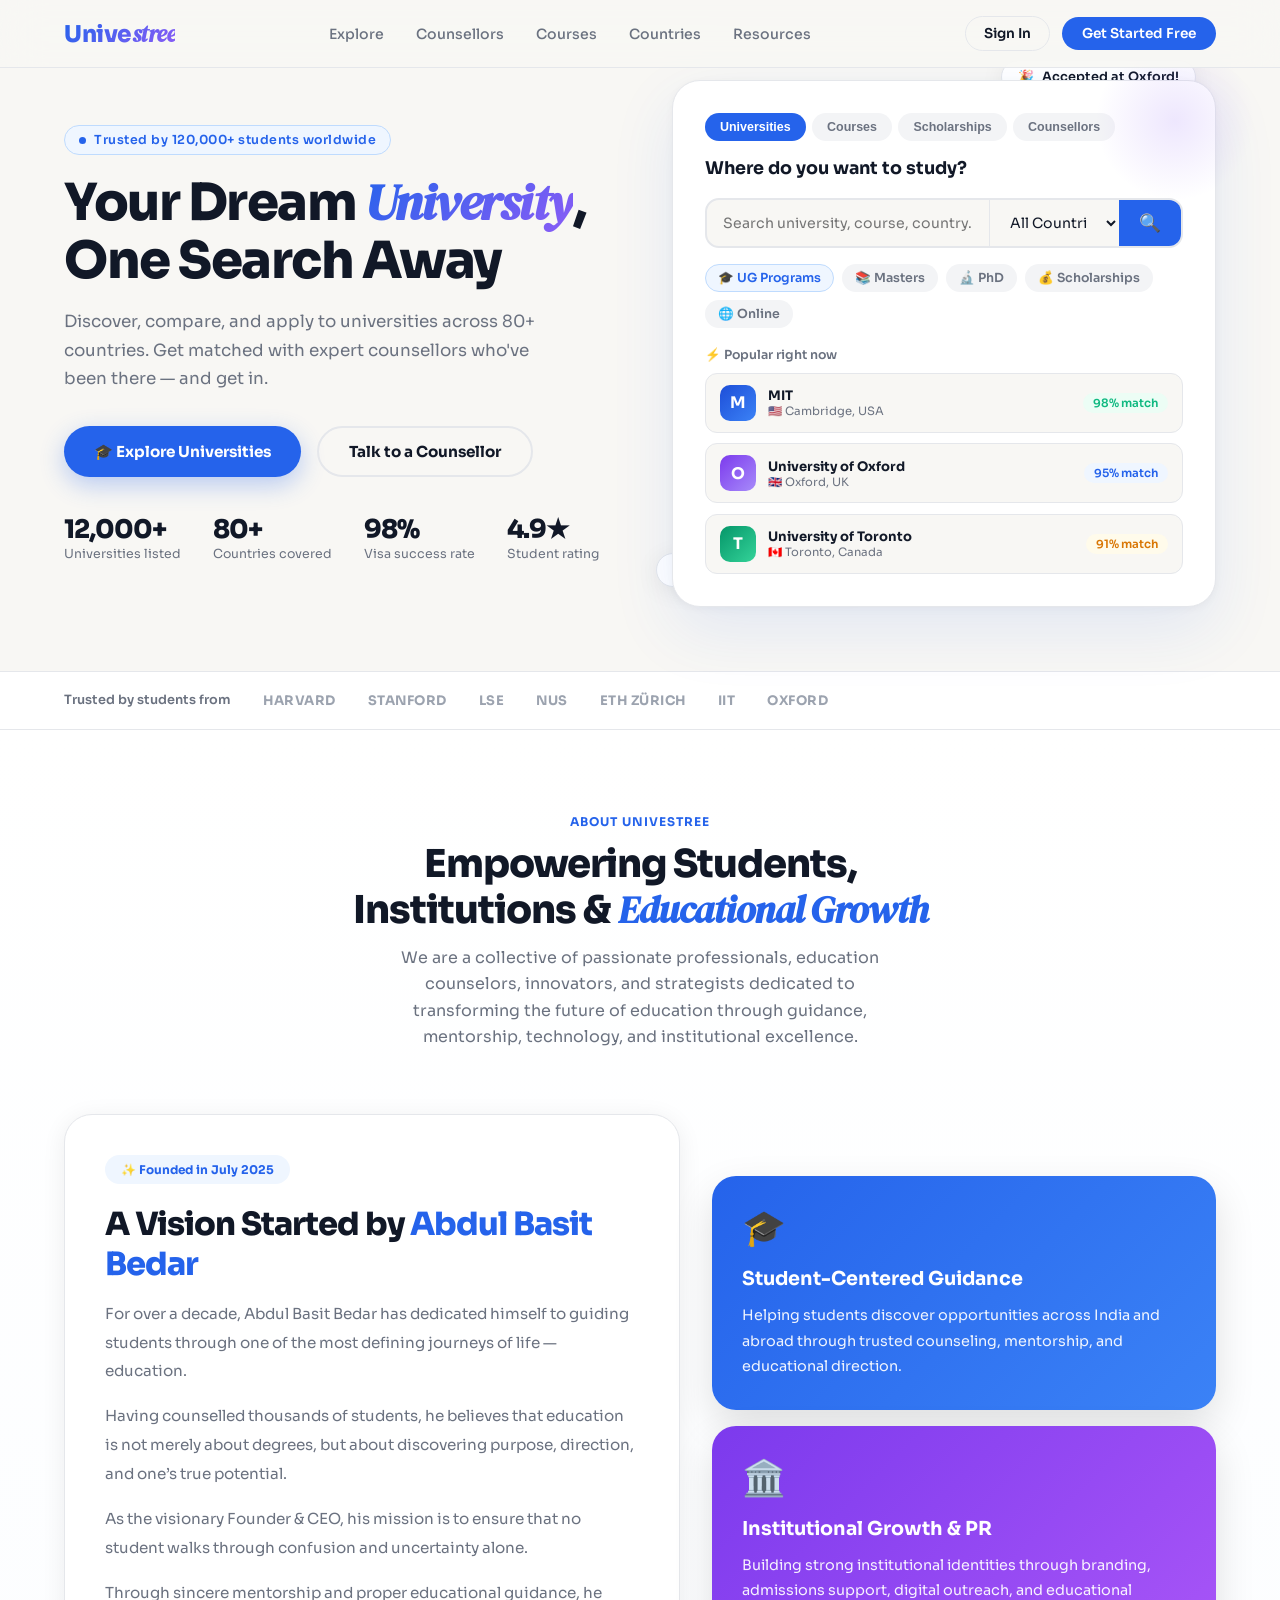
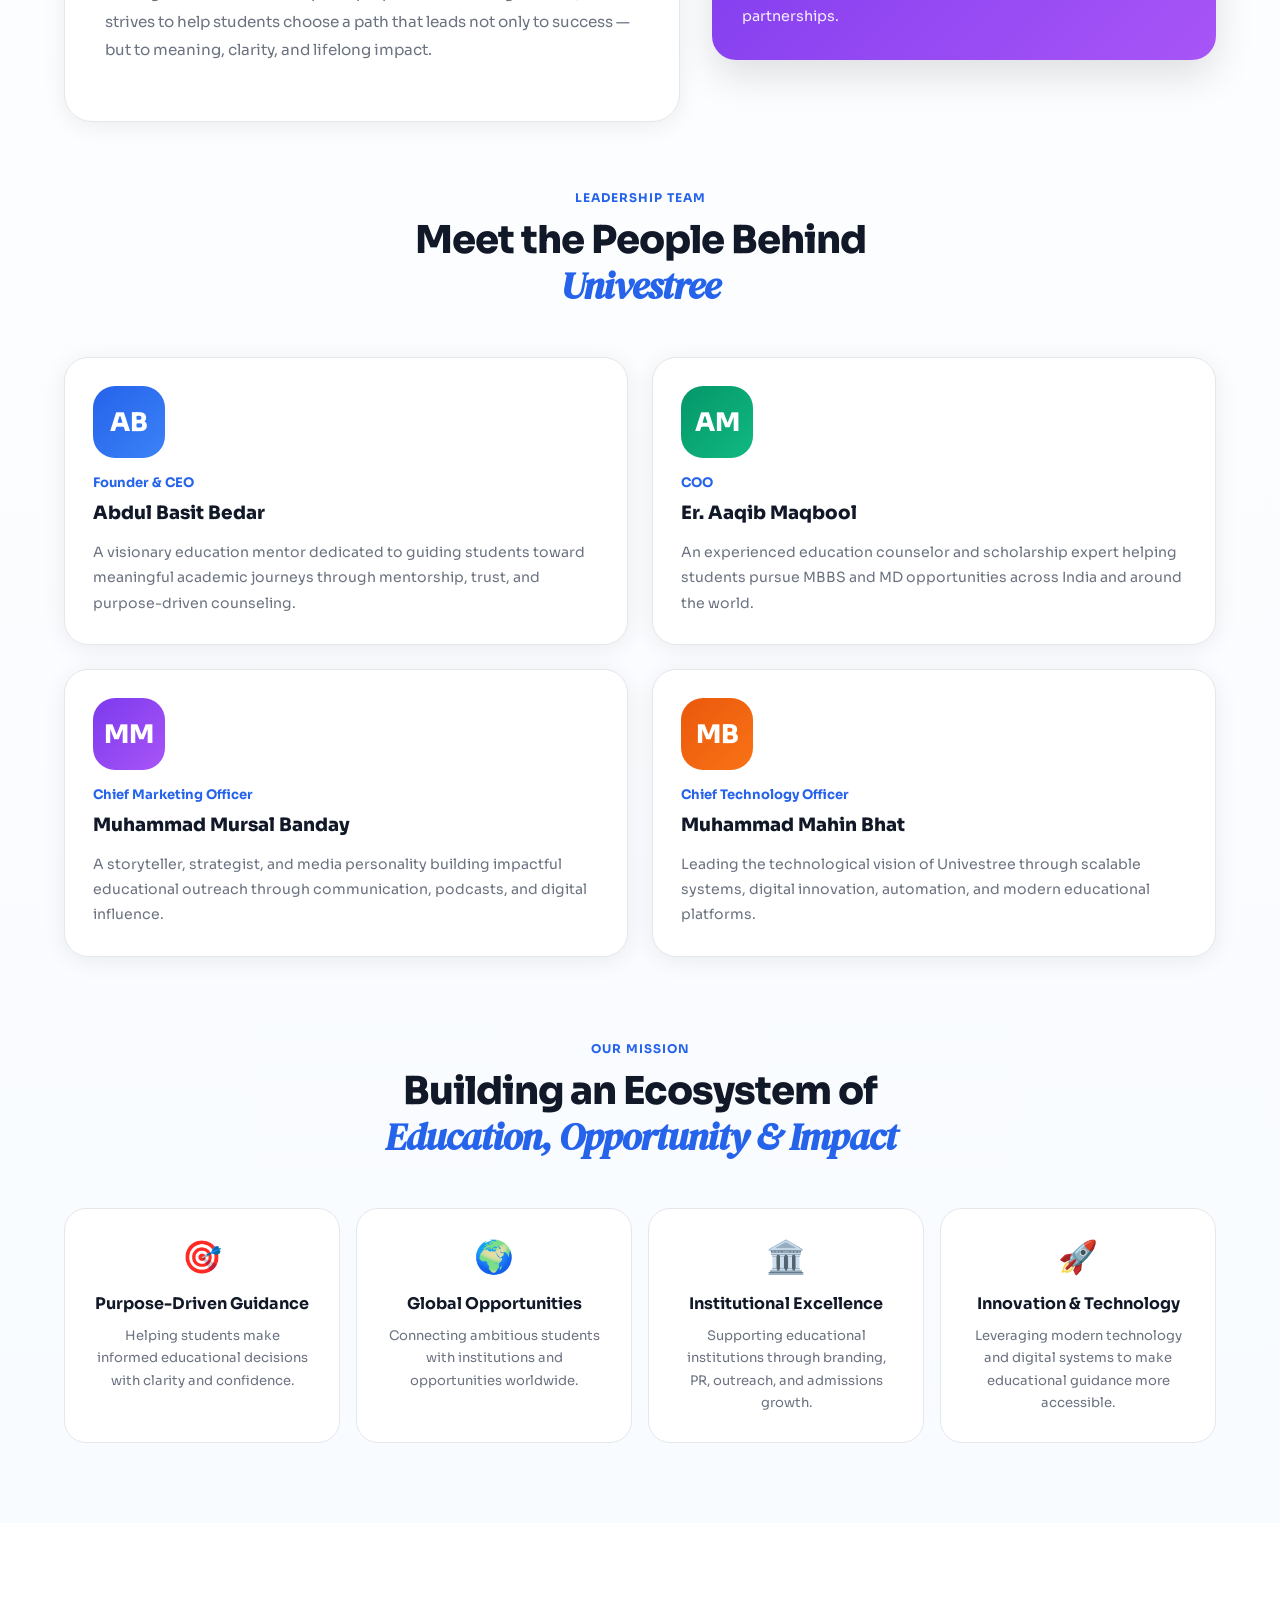
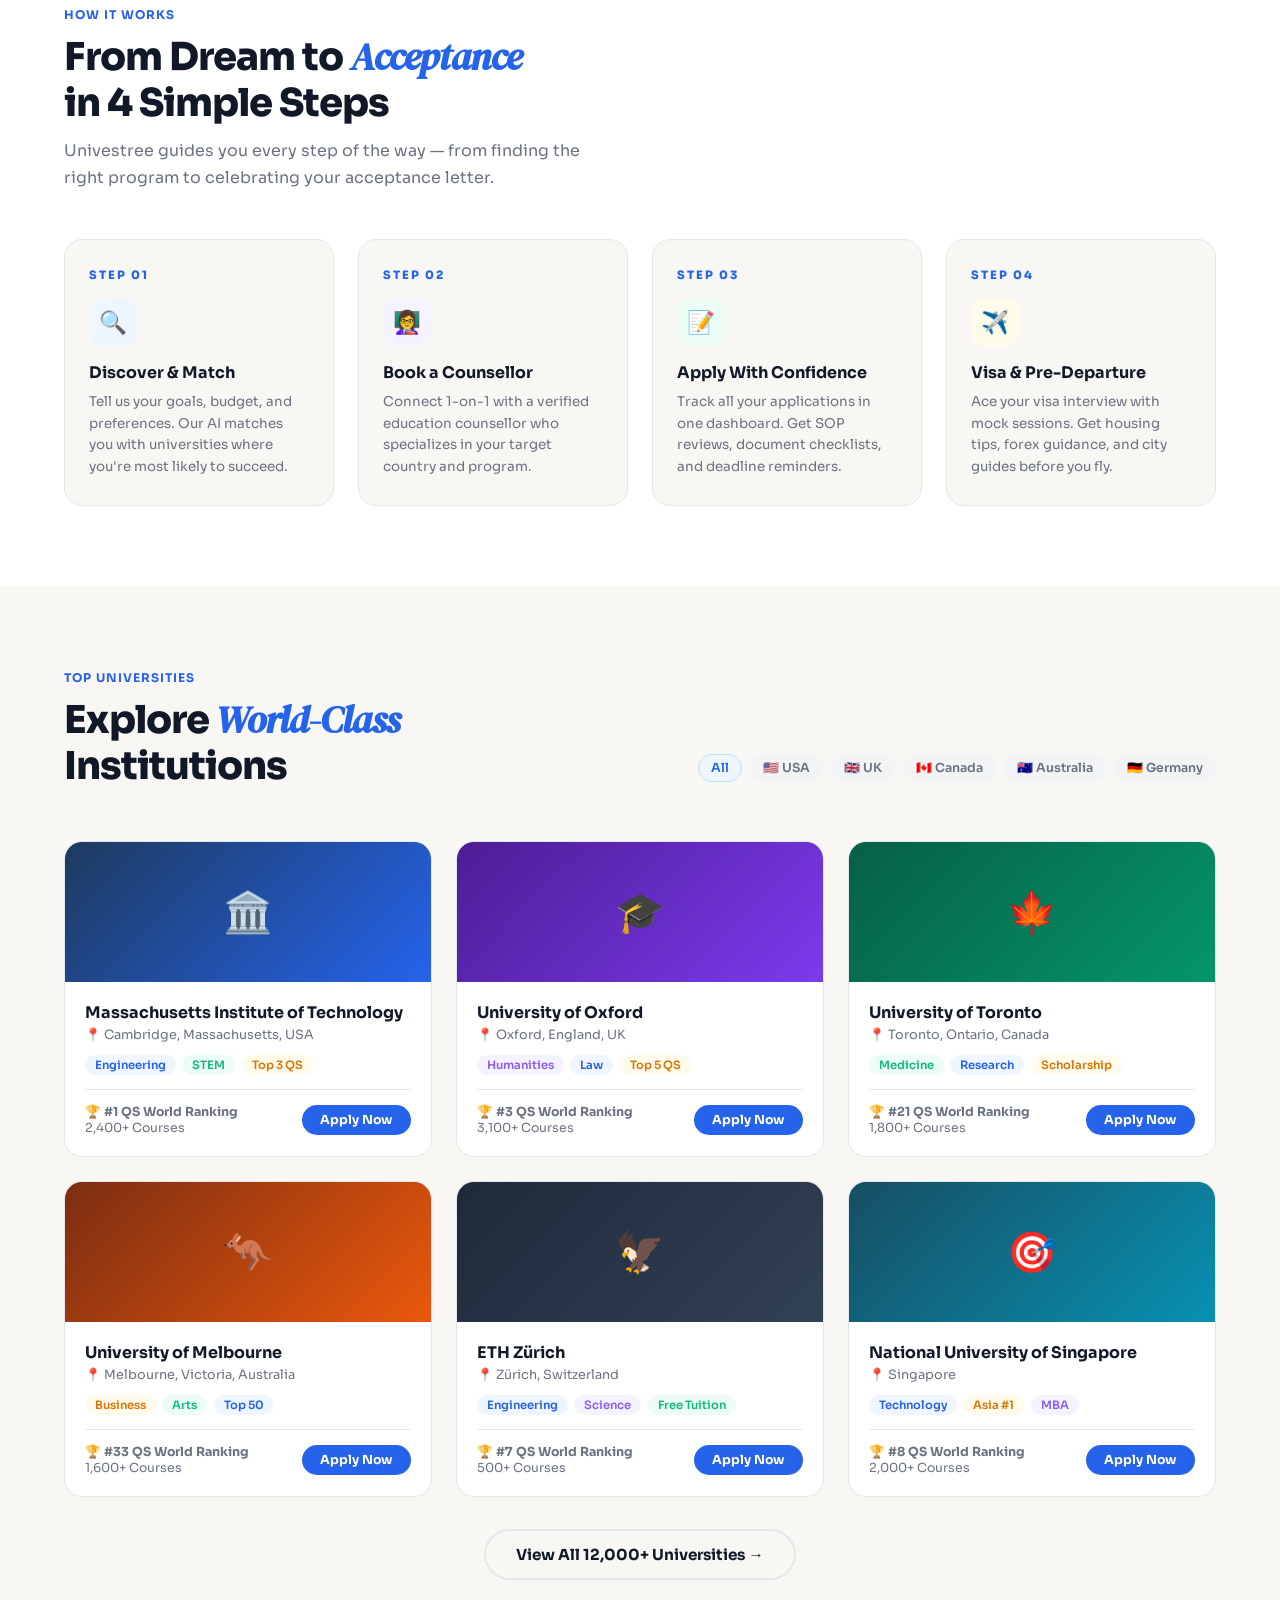
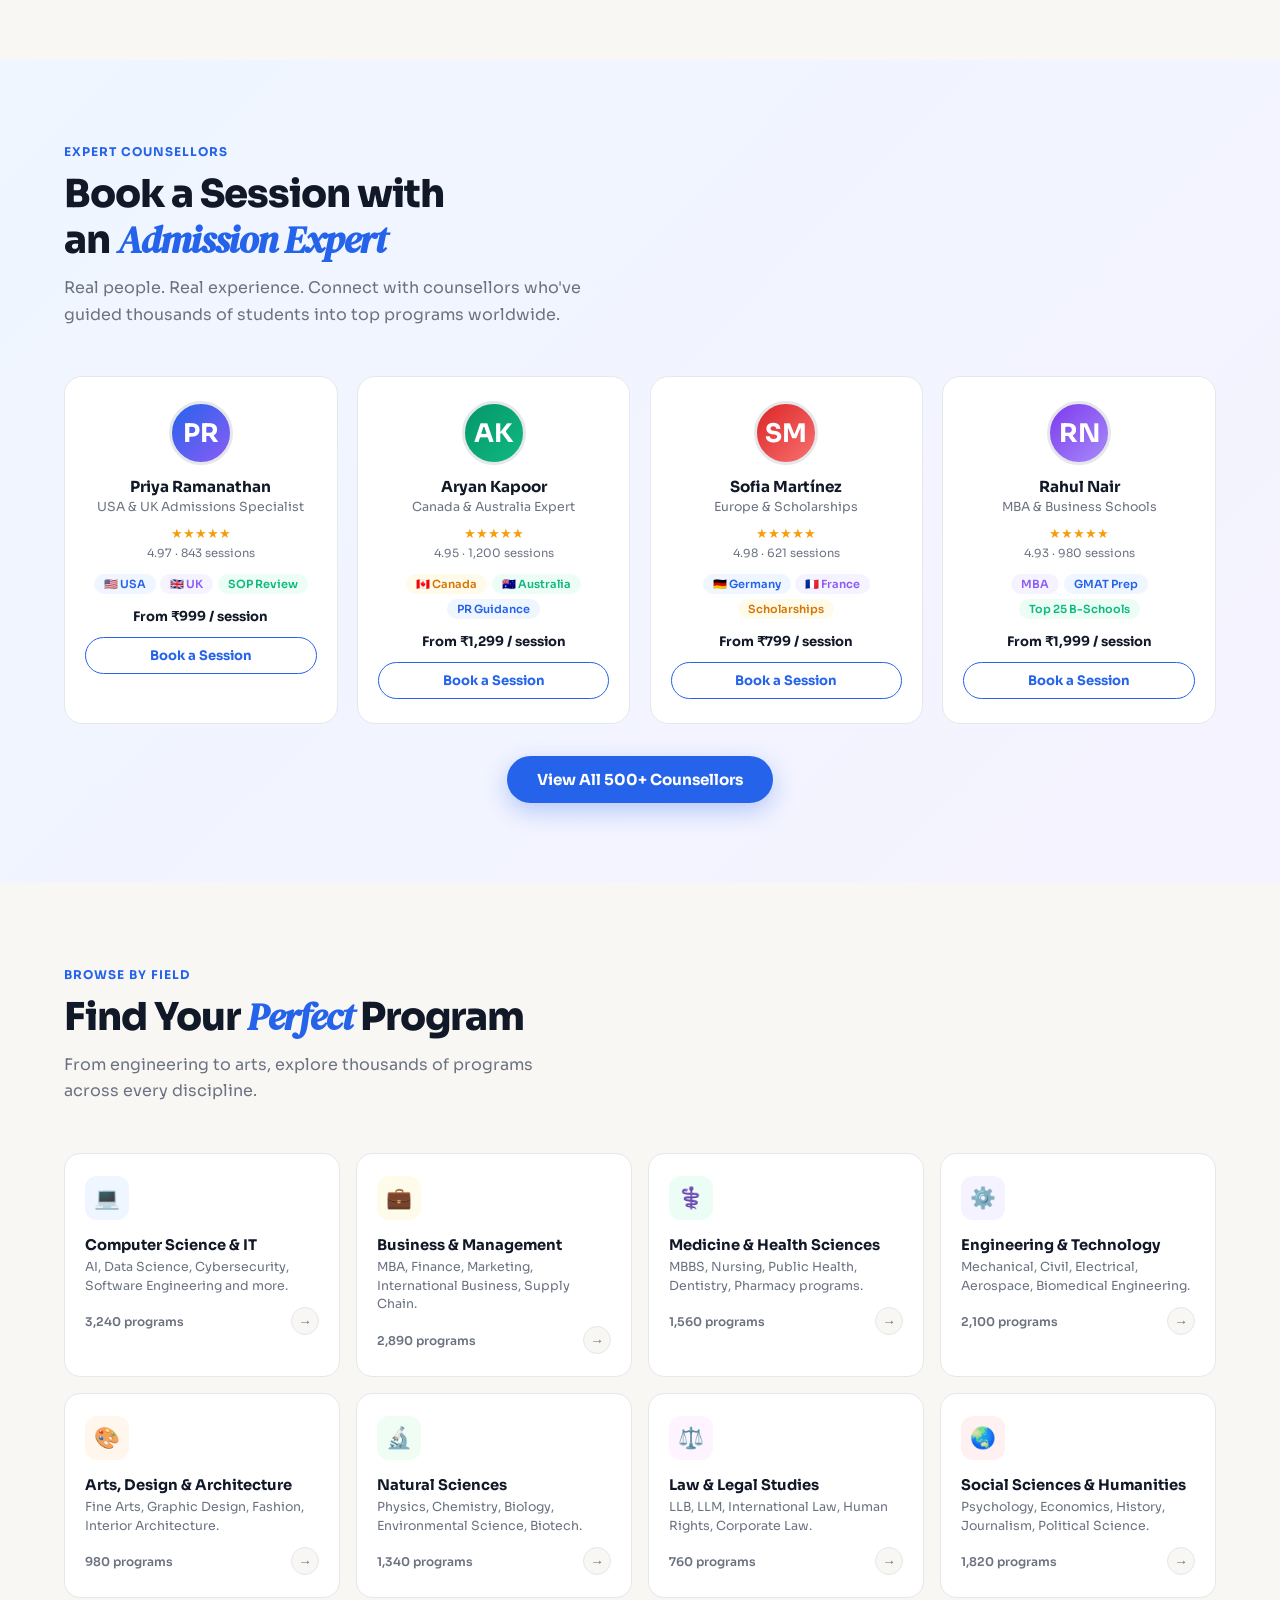
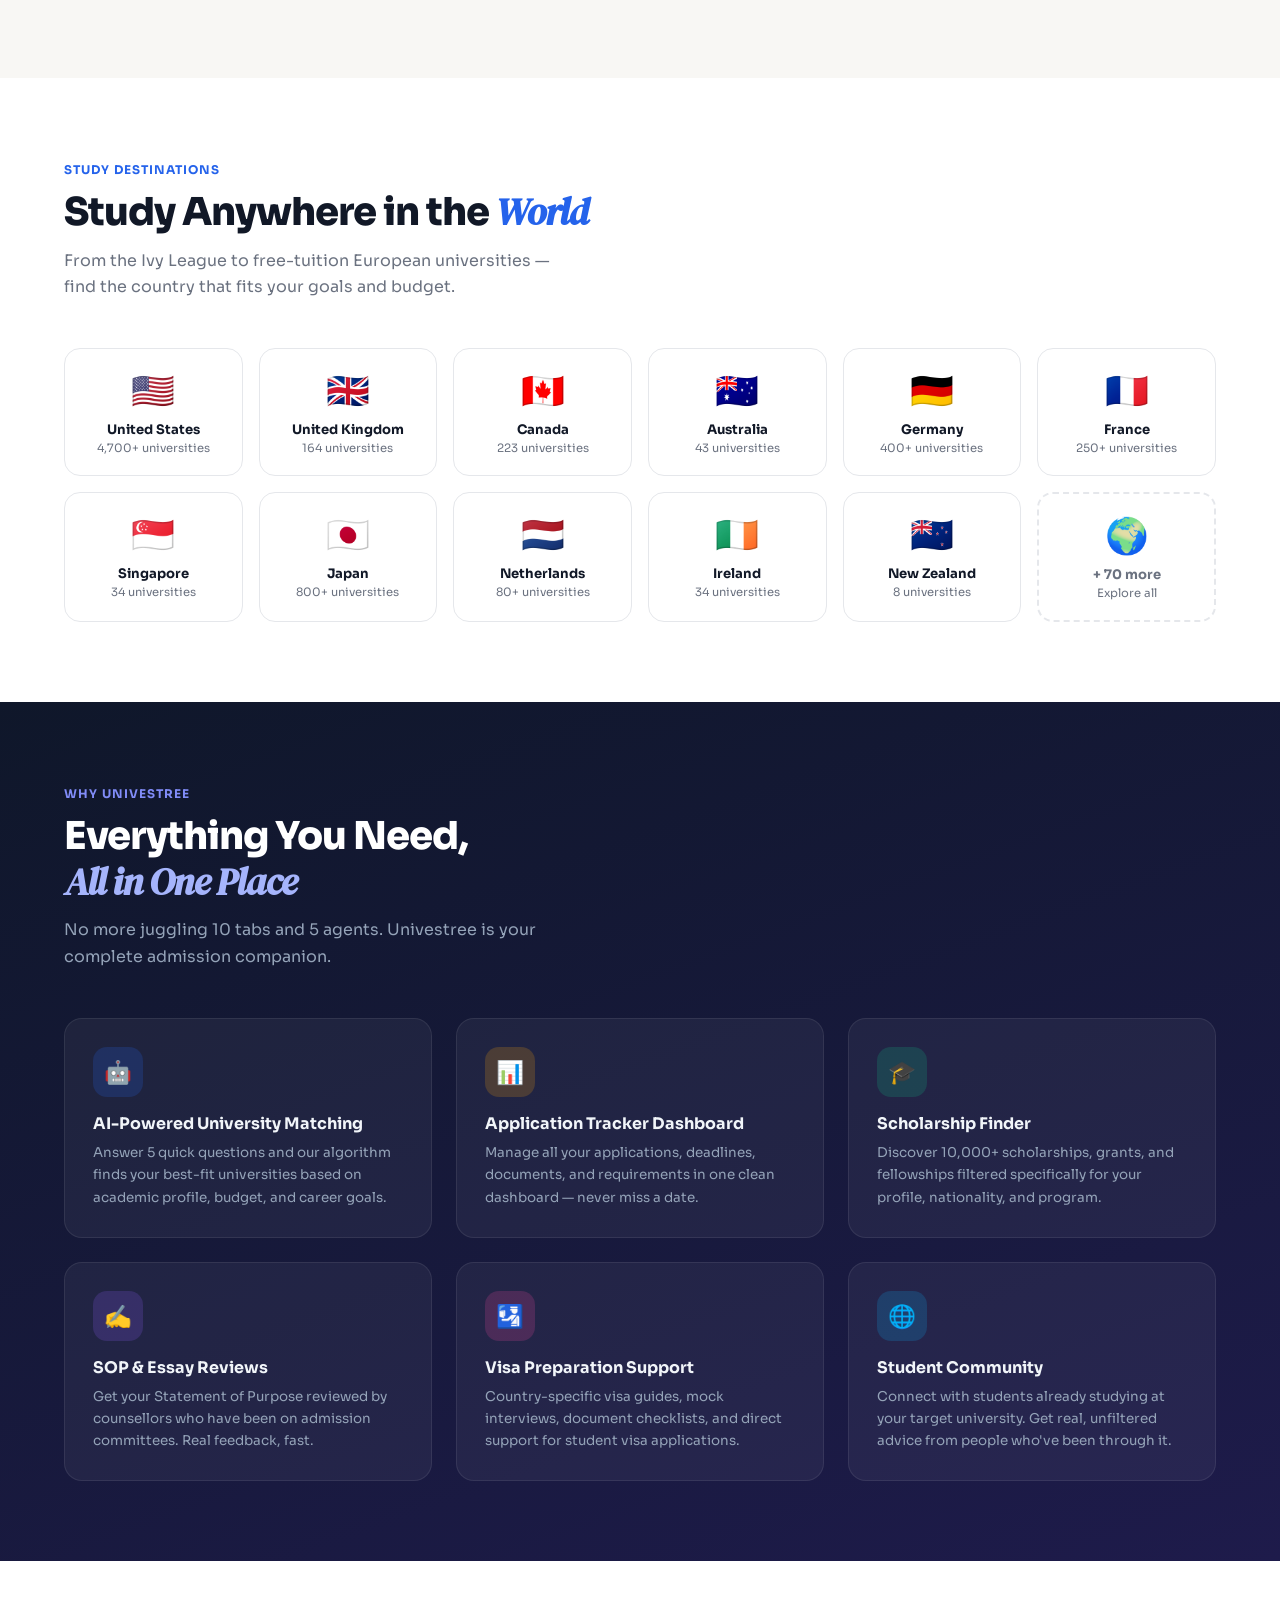
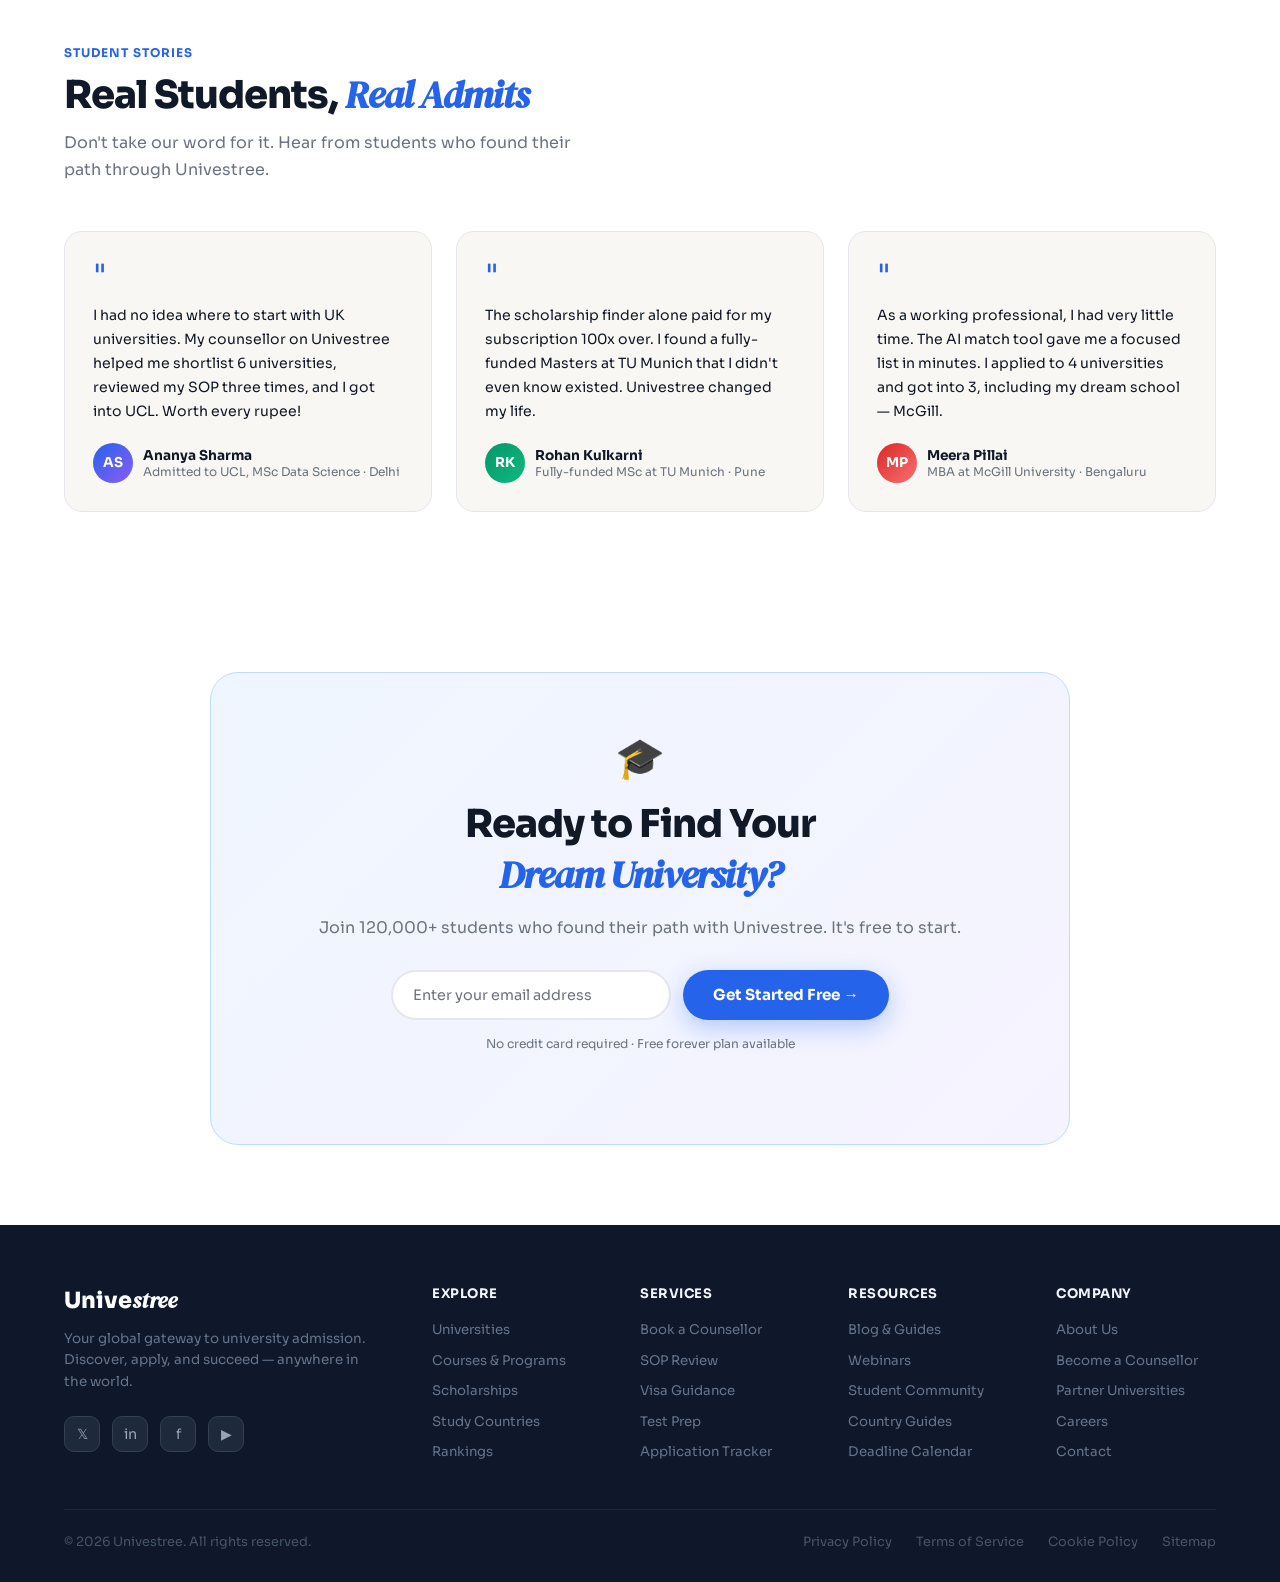
==== index.html @ a6bc5f27 "Initial website" ====
<!DOCTYPE html>
<html lang="en">
<head>
<meta charset="UTF-8">
<meta name="viewport" content="width=device-width, initial-scale=1.0">
<title>Univestree — Find Your University, Anywhere in the World</title>
<link rel="preconnect" href="https://fonts.googleapis.com">
<link href="https://fonts.googleapis.com/css2?family=Sora:wght@300;400;500;600;700;800&family=DM+Serif+Display:ital@0;1&display=swap" rel="stylesheet">
<style>
  :root {
    --primary: #2563EB;
    --primary-light: #3B82F6;
    --primary-dark: #1D4ED8;
    --accent: #F59E0B;
    --accent2: #10B981;
    --accent3: #8B5CF6;
    --bg: #F8F7F4;
    --card: #FFFFFF;
    --text: #111827;
    --muted: #6B7280;
    --border: #E5E7EB;
    --warm: #FFF7ED;
    --radius: 18px;
    --shadow: 0 4px 24px rgba(0,0,0,0.07);
    --shadow-hover: 0 12px 40px rgba(37,99,235,0.13);
  }

  * { margin: 0; padding: 0; box-sizing: border-box; }

  body {
    font-family: 'Sora', sans-serif;
    background: var(--bg);
    color: var(--text);
    overflow-x: hidden;
  }

  /* ── NAV ── */
  nav {
    position: fixed; top: 0; left: 0; right: 0; z-index: 100;
    background: rgba(248,247,244,0.88);
    backdrop-filter: blur(20px);
    border-bottom: 1px solid var(--border);
    padding: 0 5%;
    display: flex; align-items: center; justify-content: space-between;
    height: 68px;
  }
  .logo {
    font-size: 1.45rem; font-weight: 800;
    background: linear-gradient(135deg, var(--primary), var(--accent3));
    -webkit-background-clip: text; -webkit-text-fill-color: transparent;
    letter-spacing: -0.5px;
  }
  .logo span { font-family: 'DM Serif Display', serif; font-style: italic; }
  nav ul {
    display: flex; gap: 2rem; list-style: none;
    align-items: center;
  }
  nav ul a {
    text-decoration: none; color: var(--muted);
    font-size: 0.88rem; font-weight: 500;
    transition: color 0.2s;
  }
  nav ul a:hover { color: var(--primary); }
  .nav-ctas { display: flex; gap: 0.75rem; align-items: center; }
  .btn-ghost {
    padding: 8px 18px; border-radius: 50px;
    border: 1.5px solid var(--border);
    background: transparent; color: var(--text);
    font-family: 'Sora', sans-serif; font-size: 0.85rem; font-weight: 600;
    cursor: pointer; transition: all 0.2s;
  }
  .btn-ghost:hover { border-color: var(--primary); color: var(--primary); }
  .btn-primary {
    padding: 8px 20px; border-radius: 50px;
    border: none; background: var(--primary); color: #fff;
    font-family: 'Sora', sans-serif; font-size: 0.85rem; font-weight: 600;
    cursor: pointer; transition: all 0.2s;
  }
  .btn-primary:hover { background: var(--primary-dark); transform: translateY(-1px); box-shadow: 0 6px 20px rgba(37,99,235,0.3); }

  /* ── HERO ── */
  .hero {
    margin-top: 68px;
    padding: 80px 5% 60px;
    display: grid; grid-template-columns: 1fr 1fr; gap: 4rem;
    align-items: center; max-width: 1280px; margin-left: auto; margin-right: auto;
    margin-top: 68px;
  }
  .hero-tag {
    display: inline-flex; align-items: center; gap: 8px;
    background: #EFF6FF; color: var(--primary);
    font-size: 0.78rem; font-weight: 600; letter-spacing: 0.5px;
    padding: 6px 14px; border-radius: 50px;
    border: 1px solid #BFDBFE;
    margin-bottom: 1.2rem;
  }
  .hero-tag .dot { width: 7px; height: 7px; background: var(--primary); border-radius: 50%; animation: pulse 2s infinite; }
  @keyframes pulse { 0%,100%{opacity:1} 50%{opacity:0.4} }
  .hero h1 {
    font-size: clamp(2.4rem, 4vw, 3.6rem);
    font-weight: 800; line-height: 1.12;
    letter-spacing: -1.5px; color: var(--text);
    margin-bottom: 1.2rem;
  }
  .hero h1 em {
    font-family: 'DM Serif Display', serif;
    font-style: italic;
    background: linear-gradient(135deg, #2563EB, #8B5CF6);
    -webkit-background-clip: text; -webkit-text-fill-color: transparent;
  }
  .hero p {
    font-size: 1.05rem; color: var(--muted);
    line-height: 1.7; max-width: 480px; margin-bottom: 2rem;
  }
  .hero-btns { display: flex; gap: 1rem; flex-wrap: wrap; margin-bottom: 2.5rem; }
  .btn-big {
    padding: 14px 30px; border-radius: 50px;
    font-family: 'Sora', sans-serif; font-size: 0.95rem; font-weight: 700;
    cursor: pointer; transition: all 0.25s;
  }
  .btn-big.primary {
    background: var(--primary); color: #fff; border: none;
    box-shadow: 0 8px 24px rgba(37,99,235,0.3);
  }
  .btn-big.primary:hover { transform: translateY(-2px); box-shadow: 0 12px 32px rgba(37,99,235,0.4); }
  .btn-big.outline {
    background: transparent; color: var(--text);
    border: 2px solid var(--border);
  }
  .btn-big.outline:hover { border-color: var(--primary); color: var(--primary); }
  .hero-stats {
    display: flex; gap: 2rem; flex-wrap: wrap;
  }
  .stat { display: flex; flex-direction: column; }
  .stat-num {
    font-size: 1.6rem; font-weight: 800; color: var(--text);
    letter-spacing: -1px; line-height: 1;
  }
  .stat-label { font-size: 0.78rem; color: var(--muted); margin-top: 3px; }

  /* Hero Right — Search Card */
  .hero-card {
    background: var(--card);
    border-radius: 28px;
    padding: 32px;
    box-shadow: 0 24px 64px rgba(37,99,235,0.1), 0 2px 8px rgba(0,0,0,0.04);
    border: 1px solid var(--border);
    position: relative; overflow: visible;
  }
  .hero-card::before {
    content: '';
    position: absolute; top: -40px; right: -40px;
    width: 160px; height: 160px;
    background: radial-gradient(circle, rgba(139,92,246,0.15), transparent 70%);
    pointer-events: none;
  }
  .card-title {
    font-size: 1.1rem; font-weight: 700; margin-bottom: 1.2rem;
    color: var(--text);
  }
  .search-row {
    display: flex; gap: 0; margin-bottom: 1rem;
    border: 2px solid var(--border);
    border-radius: 14px; overflow: hidden;
    background: var(--bg); transition: border-color 0.2s;
  }
  .search-row:focus-within { border-color: var(--primary); }
  .search-row input, .search-row select {
    flex: 1; border: none; background: transparent;
    padding: 13px 16px; font-family: 'Sora', sans-serif;
    font-size: 0.88rem; color: var(--text); outline: none;
  }
  .search-row select { border-left: 1px solid var(--border); max-width: 130px; }
  .search-btn {
    background: var(--primary); color: #fff; border: none;
    padding: 12px 20px; font-size: 1.1rem; cursor: pointer;
    transition: background 0.2s;
  }
  .search-btn:hover { background: var(--primary-dark); }

  .filter-chips {
    display: flex; gap: 0.5rem; flex-wrap: wrap; margin-bottom: 1.2rem;
  }
  .chip {
    display: inline-flex; align-items: center; gap: 5px;
    padding: 5px 12px; border-radius: 50px; font-size: 0.78rem;
    font-weight: 600; cursor: pointer; transition: all 0.2s;
    border: 1.5px solid transparent;
  }
  .chip.active { background: #EFF6FF; color: var(--primary); border-color: #BFDBFE; }
  .chip:not(.active) { background: #F3F4F6; color: var(--muted); border-color: transparent; }
  .chip:hover { border-color: var(--primary); color: var(--primary); }

  .mini-unis {
    display: flex; flex-direction: column; gap: 0.65rem;
  }
  .mini-uni-card {
    display: flex; align-items: center; gap: 12px;
    padding: 11px 14px; background: var(--bg);
    border-radius: 12px; border: 1px solid var(--border);
    cursor: pointer; transition: all 0.2s;
  }
  .mini-uni-card:hover { border-color: var(--primary); background: #EFF6FF; }
  .uni-logo-sm {
    width: 36px; height: 36px; border-radius: 10px;
    display: flex; align-items: center; justify-content: center;
    font-size: 1rem; font-weight: 700; color: #fff;
  }
  .uni-info { flex: 1; }
  .uni-name-sm { font-size: 0.82rem; font-weight: 700; color: var(--text); }
  .uni-country-sm { font-size: 0.72rem; color: var(--muted); }
  .uni-match {
    font-size: 0.72rem; font-weight: 700;
    padding: 3px 9px; border-radius: 50px;
  }

  /* ── TRUST BAR ── */
  .trust-bar {
    background: var(--card); border-top: 1px solid var(--border); border-bottom: 1px solid var(--border);
    padding: 20px 5%;
  }
  .trust-inner {
    max-width: 1280px; margin: 0 auto;
    display: flex; align-items: center; gap: 2rem; flex-wrap: wrap;
  }
  .trust-label { font-size: 0.8rem; color: var(--muted); font-weight: 600; white-space: nowrap; }
  .trust-logos {
    display: flex; gap: 2rem; align-items: center; flex-wrap: wrap;
  }
  .t-logo {
    font-size: 0.82rem; font-weight: 700; color: #9CA3AF;
    letter-spacing: 0.5px; transition: color 0.2s;
  }
  .t-logo:hover { color: var(--muted); }

  /* ── SECTION LAYOUT ── */
  section { padding: 80px 5%; }
  .section-inner { max-width: 1280px; margin: 0 auto; }
  .section-tag {
    display: inline-block; font-size: 0.75rem; font-weight: 700;
    letter-spacing: 1px; text-transform: uppercase;
    color: var(--primary); margin-bottom: 0.75rem;
  }
  .section-h {
    font-size: clamp(1.8rem, 3vw, 2.6rem);
    font-weight: 800; letter-spacing: -1px;
    line-height: 1.2; margin-bottom: 0.75rem;
  }
  .section-h em {
    font-family: 'DM Serif Display', serif; font-style: italic;
    color: var(--primary);
  }
  .section-sub {
    font-size: 1rem; color: var(--muted); max-width: 520px; line-height: 1.65;
    margin-bottom: 3rem;
  }

  /* ── HOW IT WORKS ── */
  .how { background: var(--card); }
  .steps-grid {
    display: grid; grid-template-columns: repeat(4, 1fr); gap: 1.5rem;
  }
  .step-card {
    background: var(--bg); border-radius: var(--radius);
    padding: 28px 24px; border: 1px solid var(--border);
    transition: all 0.3s; position: relative; overflow: hidden;
  }
  .step-card::after {
    content: ''; position: absolute; bottom: 0; left: 0; right: 0;
    height: 3px; background: linear-gradient(90deg, var(--primary), var(--accent3));
    transform: scaleX(0); transition: transform 0.3s;
  }
  .step-card:hover { transform: translateY(-4px); box-shadow: var(--shadow-hover); }
  .step-card:hover::after { transform: scaleX(1); }
  .step-num {
    font-size: 0.72rem; font-weight: 800; color: var(--primary);
    letter-spacing: 2px; margin-bottom: 1rem;
  }
  .step-icon {
    width: 48px; height: 48px; border-radius: 14px;
    display: flex; align-items: center; justify-content: center;
    font-size: 1.4rem; margin-bottom: 1rem;
  }
  .step-card h3 { font-size: 1rem; font-weight: 700; margin-bottom: 0.5rem; }
  .step-card p { font-size: 0.84rem; color: var(--muted); line-height: 1.6; }

  /* ── UNIVERSITY CARDS ── */
  .unis-grid {
    display: grid; grid-template-columns: repeat(3, 1fr); gap: 1.5rem;
    margin-bottom: 2rem;
  }
  .uni-card {
    background: var(--card); border-radius: var(--radius);
    border: 1px solid var(--border); overflow: hidden;
    cursor: pointer; transition: all 0.3s;
  }
  .uni-card:hover { transform: translateY(-6px); box-shadow: var(--shadow-hover); border-color: #BFDBFE; }
  .uni-card-img {
    height: 140px; display: flex; align-items: center; justify-content: center;
    font-size: 2.5rem; position: relative; overflow: hidden;
  }
  .uni-card-body { padding: 20px; }
  .uni-card-name {
    font-size: 1rem; font-weight: 700; margin-bottom: 4px;
    color: var(--text);
  }
  .uni-card-loc {
    font-size: 0.8rem; color: var(--muted); margin-bottom: 12px;
    display: flex; align-items: center; gap: 4px;
  }
  .uni-card-tags {
    display: flex; gap: 0.4rem; flex-wrap: wrap; margin-bottom: 14px;
  }
  .tag {
    font-size: 0.72rem; font-weight: 600; padding: 3px 10px; border-radius: 50px;
  }
  .tag-blue { background: #EFF6FF; color: var(--primary); }
  .tag-green { background: #ECFDF5; color: var(--accent2); }
  .tag-amber { background: #FFFBEB; color: #D97706; }
  .tag-purple { background: #F5F3FF; color: var(--accent3); }
  .uni-card-footer {
    display: flex; align-items: center; justify-content: space-between;
    border-top: 1px solid var(--border); padding-top: 14px;
  }
  .uni-card-rank { font-size: 0.78rem; font-weight: 700; color: var(--muted); }
  .uni-card-courses { font-size: 0.78rem; color: var(--muted); }
  .apply-btn {
    padding: 7px 18px; border-radius: 50px; border: none;
    background: var(--primary); color: #fff;
    font-family: 'Sora', sans-serif; font-size: 0.78rem; font-weight: 700;
    cursor: pointer; transition: all 0.2s;
  }
  .apply-btn:hover { background: var(--primary-dark); }
  .view-all-row { text-align: center; }

  /* ── COUNSELLORS ── */
  .counsellors-bg { background: linear-gradient(135deg, #EFF6FF 0%, #F5F3FF 100%); }
  .counsellors-grid {
    display: grid; grid-template-columns: repeat(4, 1fr); gap: 1.2rem;
  }
  .counsellor-card {
    background: var(--card); border-radius: var(--radius);
    padding: 24px 20px; text-align: center;
    border: 1px solid var(--border); cursor: pointer;
    transition: all 0.3s;
  }
  .counsellor-card:hover { transform: translateY(-5px); box-shadow: var(--shadow-hover); border-color: #BFDBFE; }
  .c-avatar {
    width: 64px; height: 64px; border-radius: 50%;
    margin: 0 auto 12px;
    display: flex; align-items: center; justify-content: center;
    font-size: 1.6rem; font-weight: 700; color: #fff;
    border: 3px solid var(--border);
  }
  .c-name { font-size: 0.95rem; font-weight: 700; margin-bottom: 3px; }
  .c-spec { font-size: 0.78rem; color: var(--muted); margin-bottom: 10px; }
  .c-stars { font-size: 0.82rem; color: #F59E0B; margin-bottom: 4px; }
  .c-reviews { font-size: 0.72rem; color: var(--muted); margin-bottom: 14px; }
  .c-tags { display: flex; gap: 0.3rem; justify-content: center; flex-wrap: wrap; margin-bottom: 14px; }
  .c-price { font-size: 0.82rem; font-weight: 700; color: var(--text); margin-bottom: 12px; }
  .book-btn {
    width: 100%; padding: 9px; border-radius: 50px;
    border: 1.5px solid var(--primary); background: transparent;
    color: var(--primary); font-family: 'Sora', sans-serif;
    font-size: 0.82rem; font-weight: 700; cursor: pointer; transition: all 0.2s;
  }
  .book-btn:hover { background: var(--primary); color: #fff; }

  /* ── COURSES ── */
  .courses-grid {
    display: grid; grid-template-columns: repeat(4, 1fr); gap: 1rem;
  }
  .course-card {
    background: var(--card); border-radius: 16px;
    padding: 22px 20px; border: 1px solid var(--border);
    cursor: pointer; transition: all 0.3s;
  }
  .course-card:hover { transform: translateY(-4px); box-shadow: var(--shadow-hover); }
  .course-icon {
    width: 44px; height: 44px; border-radius: 12px;
    display: flex; align-items: center; justify-content: center;
    font-size: 1.3rem; margin-bottom: 1rem;
  }
  .course-card h3 { font-size: 0.92rem; font-weight: 700; margin-bottom: 4px; }
  .course-card p { font-size: 0.78rem; color: var(--muted); margin-bottom: 12px; line-height: 1.5; }
  .course-meta { display: flex; align-items: center; justify-content: space-between; }
  .course-count { font-size: 0.75rem; font-weight: 600; color: var(--muted); }
  .course-arrow {
    width: 28px; height: 28px; border-radius: 50%;
    background: var(--bg); border: 1px solid var(--border);
    display: flex; align-items: center; justify-content: center;
    font-size: 0.85rem; color: var(--muted); transition: all 0.2s;
  }
  .course-card:hover .course-arrow { background: var(--primary); color: #fff; border-color: var(--primary); }

  /* ── TESTIMONIALS ── */
  .testimonials-bg { background: var(--card); }
  .test-grid {
    display: grid; grid-template-columns: repeat(3, 1fr); gap: 1.5rem;
  }
  .test-card {
    background: var(--bg); border-radius: var(--radius);
    padding: 28px; border: 1px solid var(--border); transition: all 0.3s;
  }
  .test-card:hover { box-shadow: var(--shadow-hover); border-color: #BFDBFE; }
  .test-quote { font-size: 2rem; color: var(--primary); line-height: 1; margin-bottom: 0.75rem; }
  .test-text { font-size: 0.88rem; color: var(--text); line-height: 1.7; margin-bottom: 1.2rem; }
  .test-author { display: flex; align-items: center; gap: 10px; }
  .test-avatar {
    width: 40px; height: 40px; border-radius: 50%;
    display: flex; align-items: center; justify-content: center;
    font-weight: 700; font-size: 0.85rem; color: #fff;
  }
  .test-name { font-size: 0.85rem; font-weight: 700; }
  .test-info { font-size: 0.75rem; color: var(--muted); }

  /* ── COUNTRIES ── */
  .countries-grid {
    display: grid; grid-template-columns: repeat(6, 1fr); gap: 1rem;
  }
  .country-card {
    background: var(--card); border-radius: 16px;
    padding: 20px 16px; text-align: center;
    border: 1px solid var(--border); cursor: pointer; transition: all 0.3s;
  }
  .country-card:hover { border-color: var(--primary); background: #EFF6FF; transform: translateY(-3px); }
  .country-flag { font-size: 2.2rem; margin-bottom: 8px; }
  .country-name { font-size: 0.82rem; font-weight: 700; margin-bottom: 3px; }
  .country-unis { font-size: 0.72rem; color: var(--muted); }

  /* ── FEATURES (Why Univestree) ── */
  .features-bg { background: linear-gradient(160deg, #0F172A 0%, #1E1B4B 100%); color: #fff; }
  .features-bg .section-tag { color: #818CF8; }
  .features-bg .section-h { color: #fff; }
  .features-bg .section-h em { color: #A5B4FC; -webkit-text-fill-color: #A5B4FC; }
  .features-bg .section-sub { color: #94A3B8; }
  .features-grid {
    display: grid; grid-template-columns: repeat(3, 1fr); gap: 1.5rem;
  }
  .feat-card {
    background: rgba(255,255,255,0.05);
    border-radius: var(--radius); padding: 28px;
    border: 1px solid rgba(255,255,255,0.08);
    transition: all 0.3s;
  }
  .feat-card:hover { background: rgba(255,255,255,0.08); border-color: rgba(165,180,252,0.3); }
  .feat-icon {
    width: 50px; height: 50px; border-radius: 14px;
    display: flex; align-items: center; justify-content: center;
    font-size: 1.4rem; margin-bottom: 1rem;
  }
  .feat-card h3 { font-size: 1rem; font-weight: 700; color: #F1F5F9; margin-bottom: 0.5rem; }
  .feat-card p { font-size: 0.84rem; color: #94A3B8; line-height: 1.65; }

  /* ── CTA ── */
  .cta-section {
    background: var(--card); padding: 80px 5%;
  }
  .cta-box {
    max-width: 860px; margin: 0 auto; text-align: center;
    background: linear-gradient(135deg, #EFF6FF, #F5F3FF);
    border-radius: 28px; padding: 60px 48px;
    border: 1px solid #BFDBFE;
  }
  .cta-box h2 {
    font-size: clamp(1.8rem, 3vw, 2.6rem);
    font-weight: 800; letter-spacing: -1px; margin-bottom: 1rem;
  }
  .cta-box h2 em {
    font-family: 'DM Serif Display', serif; font-style: italic; color: var(--primary);
  }
  .cta-box p { font-size: 1rem; color: var(--muted); margin-bottom: 2rem; }
  .cta-row { display: flex; gap: 0.75rem; justify-content: center; flex-wrap: wrap; }
  .email-input {
    padding: 14px 20px; border-radius: 50px;
    border: 2px solid var(--border); background: var(--card);
    font-family: 'Sora', sans-serif; font-size: 0.9rem;
    width: 280px; outline: none; color: var(--text);
    transition: border-color 0.2s;
  }
  .email-input:focus { border-color: var(--primary); }
  .email-input::placeholder { color: var(--muted); }

  /* ── FOOTER ── */
  footer {
    background: #0F172A; color: #94A3B8; padding: 60px 5% 32px;
  }
  .footer-inner { max-width: 1280px; margin: 0 auto; }
  .footer-top {
    display: grid; grid-template-columns: 2fr 1fr 1fr 1fr 1fr; gap: 3rem;
    margin-bottom: 48px;
  }
  .footer-logo {
    font-size: 1.4rem; font-weight: 800; color: #fff;
    margin-bottom: 0.75rem;
  }
  .footer-logo span { font-family: 'DM Serif Display', serif; font-style: italic; }
  .footer-tagline { font-size: 0.84rem; line-height: 1.6; color: #64748B; margin-bottom: 1.5rem; }
  .footer-socials { display: flex; gap: 0.75rem; }
  .social-btn {
    width: 36px; height: 36px; border-radius: 10px;
    background: #1E293B; border: 1px solid #334155;
    display: flex; align-items: center; justify-content: center;
    font-size: 0.9rem; cursor: pointer; transition: all 0.2s;
    color: #94A3B8;
  }
  .social-btn:hover { background: var(--primary); border-color: var(--primary); color: #fff; }
  .footer-col h4 { font-size: 0.82rem; font-weight: 700; color: #F1F5F9; margin-bottom: 1rem; letter-spacing: 0.5px; text-transform: uppercase; }
  .footer-col ul { list-style: none; display: flex; flex-direction: column; gap: 0.6rem; }
  .footer-col ul a {
    text-decoration: none; color: #64748B; font-size: 0.83rem;
    transition: color 0.2s;
  }
  .footer-col ul a:hover { color: #94A3B8; }
  .footer-bottom {
    border-top: 1px solid #1E293B; padding-top: 24px;
    display: flex; align-items: center; justify-content: space-between; flex-wrap: wrap; gap: 1rem;
  }
  .footer-copy { font-size: 0.8rem; color: #475569; }
  .footer-links { display: flex; gap: 1.5rem; }
  .footer-links a { font-size: 0.8rem; color: #475569; text-decoration: none; transition: color 0.2s; }
  .footer-links a:hover { color: #94A3B8; }

  /* ── SEARCH TABS ── */
  .search-tabs {
    display: flex; gap: 0.4rem; margin-bottom: 1rem;
  }
  .s-tab {
    padding: 6px 14px; border-radius: 50px;
    font-size: 0.78rem; font-weight: 600; cursor: pointer;
    border: 1.5px solid transparent; transition: all 0.2s;
  }
  .s-tab.active { background: var(--primary); color: #fff; }
  .s-tab:not(.active) { color: var(--muted); background: #F3F4F6; }
  .s-tab:not(.active):hover { border-color: var(--primary); color: var(--primary); }

  /* ── FLOATING BADGES ── */
  .badge-float {
    position: absolute; display: flex; align-items: center; gap: 8px;
    background: var(--card); border: 1px solid var(--border);
    border-radius: 50px; padding: 8px 16px;
    box-shadow: var(--shadow); font-size: 0.8rem; font-weight: 600;
    white-space: nowrap; pointer-events: none;
  }

  /* ── SCROLL ANIMATIONS ── */
  .reveal {
    opacity: 0; transform: translateY(24px);
    transition: opacity 0.6s ease, transform 0.6s ease;
  }
  .reveal.in { opacity: 1; transform: none; }
  .reveal-delay-1 { transition-delay: 0.1s; }
  .reveal-delay-2 { transition-delay: 0.2s; }
  .reveal-delay-3 { transition-delay: 0.3s; }
/* ── ABOUT US PREMIUM ── */

.about-premium {
  background: linear-gradient(180deg,#ffffff 0%,#f8fbff 100%);
}

.about-grid {
  display:grid;
  grid-template-columns:1.1fr 0.9fr;
  gap:2rem;
  align-items:center;
  margin-bottom:4rem;
}

.about-card {
  background:var(--card);
  border:1px solid var(--border);
  border-radius:28px;
  padding:40px;
  box-shadow:var(--shadow);
}

.about-founder-badge {
  display:inline-flex;
  align-items:center;
  gap:8px;
  background:#EFF6FF;
  color:var(--primary);
  padding:7px 16px;
  border-radius:50px;
  font-size:0.75rem;
  font-weight:700;
  margin-bottom:1.2rem;
}

.about-founder-title {
  font-size:2rem;
  font-weight:800;
  line-height:1.25;
  margin-bottom:1rem;
  letter-spacing:-1px;
}

.about-founder-text {
  color:var(--muted);
  line-height:1.9;
  margin-bottom:1rem;
  font-size:0.95rem;
}

.about-highlight-grid {
  display:grid;
  gap:1rem;
}

.about-highlight {
  border-radius:24px;
  padding:30px;
  color:white;
  box-shadow:0 16px 40px rgba(0,0,0,0.12);
}

.team-grid {
  display:grid;
  grid-template-columns:repeat(2,1fr);
  gap:1.5rem;
  margin-top:3rem;
}

.team-card {
  background:var(--card);
  border:1px solid var(--border);
  border-radius:24px;
  padding:28px;
  transition:all 0.3s;
  box-shadow:var(--shadow);
}

.team-card:hover {
  transform:translateY(-6px);
  box-shadow:var(--shadow-hover);
}

.team-avatar {
  width:72px;
  height:72px;
  border-radius:22px;
  display:flex;
  align-items:center;
  justify-content:center;
  font-size:1.6rem;
  font-weight:800;
  color:white;
  margin-bottom:1rem;
}

.team-role {
  color:var(--primary);
  font-size:0.82rem;
  font-weight:700;
  margin-bottom:0.6rem;
}

.team-name {
  font-size:1.15rem;
  font-weight:800;
  margin-bottom:1rem;
}

.team-desc {
  color:var(--muted);
  line-height:1.8;
  font-size:0.88rem;
}

.mission-grid {
  display:grid;
  grid-template-columns:repeat(4,1fr);
  gap:1rem;
  margin-top:3rem;
}

.mission-card {
  background:var(--card);
  border:1px solid var(--border);
  border-radius:22px;
  padding:28px;
  text-align:center;
  transition:all 0.3s;
}

.mission-card:hover {
  transform:translateY(-4px);
  box-shadow:var(--shadow-hover);
}

.mission-icon {
  font-size:2rem;
  margin-bottom:1rem;
}

.mission-title {
  font-size:1rem;
  font-weight:700;
  margin-bottom:0.7rem;
}

.mission-text {
  font-size:0.82rem;
  color:var(--muted);
  line-height:1.7;
}

@media(max-width:1024px){

  .about-grid{
    grid-template-columns:1fr;
  }

  .team-grid{
    grid-template-columns:1fr;
  }

  .mission-grid{
    grid-template-columns:repeat(2,1fr);
  }

}

@media(max-width:640px){

  .mission-grid{
    grid-template-columns:1fr;
  }

  .about-card{
    padding:28px;
  }

  .about-founder-title{
    font-size:1.5rem;
  }

}
  /* ── RESPONSIVE ── */
  @media (max-width: 1024px) {
    .hero { grid-template-columns: 1fr; gap: 2.5rem; }
    .steps-grid { grid-template-columns: repeat(2, 1fr); }
    .unis-grid { grid-template-columns: repeat(2, 1fr); }
    .counsellors-grid { grid-template-columns: repeat(2, 1fr); }
    .courses-grid { grid-template-columns: repeat(2, 1fr); }
    .test-grid { grid-template-columns: 1fr; }
    .countries-grid { grid-template-columns: repeat(3, 1fr); }
    .features-grid { grid-template-columns: repeat(2, 1fr); }
    .footer-top { grid-template-columns: 1fr 1fr; }
  }
  @media (max-width: 640px) {
    nav ul { display: none; }
    .hero { padding: 40px 5%; }
    .steps-grid, .unis-grid, .counsellors-grid, .courses-grid { grid-template-columns: 1fr; }
    .countries-grid { grid-template-columns: repeat(2, 1fr); }
    .features-grid { grid-template-columns: 1fr; }
    .footer-top { grid-template-columns: 1fr 1fr; gap: 2rem; }
    .cta-box { padding: 36px 24px; }
  }
</style>
</head>
<body>

<!-- NAV -->
<nav>
  <div class="logo">Unive<span>stree</span></div>
  <ul>
    <li><a href="#explore">Explore</a></li>
    <li><a href="#counsellors">Counsellors</a></li>
    <li><a href="#courses">Courses</a></li>
    <li><a href="#countries">Countries</a></li>
    <li><a href="#about">Resources</a></li>
  </ul>
  <div class="nav-ctas">
    <button class="btn-ghost">Sign In</button>
    <button class="btn-primary">Get Started Free</button>
  </div>
</nav>

<!-- HERO -->
<section style="padding:0; max-width:none;">
<div class="hero section-inner" style="padding-top:80px; padding-bottom:64px;">
  <div>
    <div class="hero-tag">
      <span class="dot"></span>
      Trusted by 120,000+ students worldwide
    </div>
    <h1>Your Dream <em>University</em>,<br>One Search Away</h1>
    <p>Discover, compare, and apply to universities across 80+ countries. Get matched with expert counsellors who've been there — and get in.</p>
    <div class="hero-btns">
      <button class="btn-big primary">🎓 Explore Universities</button>
      <button class="btn-big outline">Talk to a Counsellor</button>
    </div>
    <div class="hero-stats">
      <div class="stat"><span class="stat-num">12,000+</span><span class="stat-label">Universities listed</span></div>
      <div class="stat"><span class="stat-num">80+</span><span class="stat-label">Countries covered</span></div>
      <div class="stat"><span class="stat-num">98%</span><span class="stat-label">Visa success rate</span></div>
      <div class="stat"><span class="stat-num">4.9★</span><span class="stat-label">Student rating</span></div>
    </div>
  </div>

  <div style="position:relative;">
    <!-- Floating badges -->
    <div class="badge-float" style="top:-20px; right:20px; animation: float1 3s ease-in-out infinite;">
      🎉 <span>Accepted at Oxford!</span>
    </div>
    <div class="badge-float" style="bottom:20px; left:-16px; animation: float2 4s ease-in-out infinite;">
      📩 <span>Application sent to MIT</span>
    </div>
    <style>
      @keyframes float1 { 0%,100%{transform:translateY(0)} 50%{transform:translateY(-8px)} }
      @keyframes float2 { 0%,100%{transform:translateY(0)} 50%{transform:translateY(6px)} }
    </style>

    <div class="hero-card">
      <div class="search-tabs">
        <button class="s-tab active">Universities</button>
        <button class="s-tab">Courses</button>
        <button class="s-tab">Scholarships</button>
        <button class="s-tab">Counsellors</button>
      </div>
      <div class="card-title">Where do you want to study?</div>
      <div class="search-row">
        <input type="text" placeholder="Search university, course, country...">
        <select>
          <option>All Countries</option>
          <option>🇺🇸 USA</option>
          <option>🇬🇧 UK</option>
          <option>🇨🇦 Canada</option>
          <option>🇦🇺 Australia</option>
          <option>🇩🇪 Germany</option>
        </select>
        <button class="search-btn">🔍</button>
      </div>
      <div class="filter-chips">
        <span class="chip active">🎓 UG Programs</span>
        <span class="chip">📚 Masters</span>
        <span class="chip">🔬 PhD</span>
        <span class="chip">💰 Scholarships</span>
        <span class="chip">🌐 Online</span>
      </div>
      <div style="font-size:0.78rem; color:var(--muted); font-weight:600; margin-bottom:0.6rem;">⚡ Popular right now</div>
      <div class="mini-unis">
        <div class="mini-uni-card">
          <div class="uni-logo-sm" style="background:linear-gradient(135deg,#1D4ED8,#3B82F6)">M</div>
          <div class="uni-info">
            <div class="uni-name-sm">MIT</div>
            <div class="uni-country-sm">🇺🇸 Cambridge, USA</div>
          </div>
          <div class="uni-match tag tag-green">98% match</div>
        </div>
        <div class="mini-uni-card">
          <div class="uni-logo-sm" style="background:linear-gradient(135deg,#7C3AED,#A78BFA)">O</div>
          <div class="uni-info">
            <div class="uni-name-sm">University of Oxford</div>
            <div class="uni-country-sm">🇬🇧 Oxford, UK</div>
          </div>
          <div class="uni-match tag tag-blue">95% match</div>
        </div>
        <div class="mini-uni-card">
          <div class="uni-logo-sm" style="background:linear-gradient(135deg,#059669,#34D399)">T</div>
          <div class="uni-info">
            <div class="uni-name-sm">University of Toronto</div>
            <div class="uni-country-sm">🇨🇦 Toronto, Canada</div>
          </div>
          <div class="uni-match tag tag-amber">91% match</div>
        </div>
      </div>
    </div>
  </div>
</div>
</section>

<!-- TRUST BAR -->
<div class="trust-bar">
  <div class="trust-inner">
    <span class="trust-label">Trusted by students from</span>
    <div class="trust-logos">
      <span class="t-logo">HARVARD</span>
      <span class="t-logo">STANFORD</span>
      <span class="t-logo">LSE</span>
      <span class="t-logo">NUS</span>
      <span class="t-logo">ETH ZÜRICH</span>
      <span class="t-logo">IIT</span>
      <span class="t-logo">OXFORD</span>
    </div>
  </div>
</div>
<!-- ABOUT US -->
<section class="about-premium" id="about-us">

<div class="section-inner">

  <!-- HEADING -->
  <div class="reveal" style="text-align:center; margin-bottom:4rem;">
    <span class="section-tag">About Univestree</span>

    <h2 class="section-h">
      Empowering Students,<br>
      Institutions & <em>Educational Growth</em>
    </h2>

    <p class="section-sub" style="margin:auto;">
      We are a collective of passionate professionals, education counselors, innovators, and strategists dedicated to transforming the future of education through guidance, mentorship, technology, and institutional excellence.
    </p>
  </div>

  <!-- FOUNDER SECTION -->
  <div class="about-grid">

    <!-- LEFT -->
    <div class="reveal">

      <div class="about-card">

        <div class="about-founder-badge">
          ✨ Founded in July 2025
        </div>

        <div class="about-founder-title">
          A Vision Started by <em style="color:var(--primary); font-style:normal;">Abdul Basit Bedar</em>
        </div>

        <p class="about-founder-text">
          For over a decade, Abdul Basit Bedar has dedicated himself to guiding students through one of the most defining journeys of life — education.
        </p>

        <p class="about-founder-text">
          Having counselled thousands of students, he believes that education is not merely about degrees, but about discovering purpose, direction, and one’s true potential.
        </p>

        <p class="about-founder-text">
          As the visionary Founder & CEO, his mission is to ensure that no student walks through confusion and uncertainty alone.
        </p>

        <p class="about-founder-text">
          Through sincere mentorship and proper educational guidance, he strives to help students choose a path that leads not only to success — but to meaning, clarity, and lifelong impact.
        </p>

      </div>

    </div>

    <!-- RIGHT -->
    <div class="about-highlight-grid reveal reveal-delay-1">

      <div class="about-highlight"
      style="background:linear-gradient(135deg,#2563EB,#3B82F6);">

        <div style="font-size:2.2rem; margin-bottom:1rem;">🎓</div>

        <h3 style="font-size:1.2rem; font-weight:700; margin-bottom:0.7rem;">
          Student-Centered Guidance
        </h3>

        <p style="line-height:1.8; opacity:0.92; font-size:0.9rem;">
          Helping students discover opportunities across India and abroad through trusted counseling, mentorship, and educational direction.
        </p>

      </div>

      <div class="about-highlight"
      style="background:linear-gradient(135deg,#7C3AED,#A855F7);">

        <div style="font-size:2.2rem; margin-bottom:1rem;">🏛️</div>

        <h3 style="font-size:1.2rem; font-weight:700; margin-bottom:0.7rem;">
          Institutional Growth & PR
        </h3>

        <p style="line-height:1.8; opacity:0.92; font-size:0.9rem;">
          Building strong institutional identities through branding, admissions support, digital outreach, and educational partnerships.
        </p>

      </div>

    </div>

  </div>

  <!-- TEAM -->
  <div class="reveal" style="margin-top:2rem;">

    <div style="text-align:center; margin-bottom:3rem;">
      <span class="section-tag">Leadership Team</span>

      <h2 class="section-h">
        Meet the People Behind<br>
        <em>Univestree</em>
      </h2>
    </div>

    <div class="team-grid">

      <!-- TEAM 1 -->
      <div class="team-card">

        <div class="team-avatar"
        style="background:linear-gradient(135deg,#2563EB,#3B82F6)">
          AB
        </div>

        <div class="team-role">
          Founder & CEO
        </div>

        <div class="team-name">
          Abdul Basit Bedar
        </div>

        <div class="team-desc">
          A visionary education mentor dedicated to guiding students toward meaningful academic journeys through mentorship, trust, and purpose-driven counseling.
        </div>

      </div>

      <!-- TEAM 2 -->
      <div class="team-card">

        <div class="team-avatar"
        style="background:linear-gradient(135deg,#059669,#10B981)">
          AM
        </div>

        <div class="team-role">
          COO
        </div>

        <div class="team-name">
          Er. Aaqib Maqbool
        </div>

        <div class="team-desc">
          An experienced education counselor and scholarship expert helping students pursue MBBS and MD opportunities across India and around the world.
        </div>

      </div>

      <!-- TEAM 3 -->
      <div class="team-card">

        <div class="team-avatar"
        style="background:linear-gradient(135deg,#7C3AED,#A855F7)">
          MM
        </div>

        <div class="team-role">
          Chief Marketing Officer
        </div>

        <div class="team-name">
          Muhammad Mursal Banday
        </div>

        <div class="team-desc">
          A storyteller, strategist, and media personality building impactful educational outreach through communication, podcasts, and digital influence.
        </div>

      </div>

      <!-- TEAM 4 -->
      <div class="team-card">

        <div class="team-avatar"
        style="background:linear-gradient(135deg,#EA580C,#F97316)">
          MB
        </div>

        <div class="team-role">
          Chief Technology Officer
        </div>

        <div class="team-name">
          Muhammad Mahin Bhat
        </div>

        <div class="team-desc">
          Leading the technological vision of Univestree through scalable systems, digital innovation, automation, and modern educational platforms.
        </div>

      </div>

    </div>

  </div>

  <!-- MISSION -->
  <div class="reveal" style="margin-top:5rem;">

    <div style="text-align:center; margin-bottom:2.5rem;">
      <span class="section-tag">Our Mission</span>

      <h2 class="section-h">
        Building an Ecosystem of<br>
        <em>Education, Opportunity & Impact</em>
      </h2>
    </div>

    <div class="mission-grid">

      <div class="mission-card">
        <div class="mission-icon">🎯</div>
        <div class="mission-title">Purpose-Driven Guidance</div>
        <div class="mission-text">
          Helping students make informed educational decisions with clarity and confidence.
        </div>
      </div>

      <div class="mission-card">
        <div class="mission-icon">🌍</div>
        <div class="mission-title">Global Opportunities</div>
        <div class="mission-text">
          Connecting ambitious students with institutions and opportunities worldwide.
        </div>
      </div>

      <div class="mission-card">
        <div class="mission-icon">🏛️</div>
        <div class="mission-title">Institutional Excellence</div>
        <div class="mission-text">
          Supporting educational institutions through branding, PR, outreach, and admissions growth.
        </div>
      </div>

      <div class="mission-card">
        <div class="mission-icon">🚀</div>
        <div class="mission-title">Innovation & Technology</div>
        <div class="mission-text">
          Leveraging modern technology and digital systems to make educational guidance more accessible.
        </div>
      </div>

    </div>

  </div>

</div>
</section>
<!-- HOW IT WORKS -->
<section class="how" id="about">
<div class="section-inner">
  <div class="reveal">
    <span class="section-tag">How It Works</span>
    <h2 class="section-h">From Dream to <em>Acceptance</em><br>in 4 Simple Steps</h2>
    <p class="section-sub">Univestree guides you every step of the way — from finding the right program to celebrating your acceptance letter.</p>
  </div>
  <div class="steps-grid">
    <div class="step-card reveal reveal-delay-1">
      <div class="step-num">STEP 01</div>
      <div class="step-icon" style="background:#EFF6FF;">🔍</div>
      <h3>Discover & Match</h3>
      <p>Tell us your goals, budget, and preferences. Our AI matches you with universities where you're most likely to succeed.</p>
    </div>
    <div class="step-card reveal reveal-delay-2">
      <div class="step-num">STEP 02</div>
      <div class="step-icon" style="background:#F5F3FF;">👩‍🏫</div>
      <h3>Book a Counsellor</h3>
      <p>Connect 1-on-1 with a verified education counsellor who specializes in your target country and program.</p>
    </div>
    <div class="step-card reveal reveal-delay-3">
      <div class="step-num">STEP 03</div>
      <div class="step-icon" style="background:#ECFDF5;">📝</div>
      <h3>Apply With Confidence</h3>
      <p>Track all your applications in one dashboard. Get SOP reviews, document checklists, and deadline reminders.</p>
    </div>
    <div class="step-card reveal" style="transition-delay:0.4s">
      <div class="step-num">STEP 04</div>
      <div class="step-icon" style="background:#FFFBEB;">✈️</div>
      <h3>Visa & Pre-Departure</h3>
      <p>Ace your visa interview with mock sessions. Get housing tips, forex guidance, and city guides before you fly.</p>
    </div>
  </div>
</div>
</section>

<!-- EXPLORE UNIVERSITIES -->
<section id="explore">
<div class="section-inner">
  <div style="display:flex; align-items:flex-end; justify-content:space-between; flex-wrap:wrap; gap:1rem; margin-bottom:2.5rem;">
    <div class="reveal">
      <span class="section-tag">Top Universities</span>
      <h2 class="section-h">Explore <em>World-Class</em><br>Institutions</h2>
    </div>
    <div class="filter-chips reveal">
      <span class="chip active">All</span>
      <span class="chip">🇺🇸 USA</span>
      <span class="chip">🇬🇧 UK</span>
      <span class="chip">🇨🇦 Canada</span>
      <span class="chip">🇦🇺 Australia</span>
      <span class="chip">🇩🇪 Germany</span>
    </div>
  </div>
  <div class="unis-grid">

    <div class="uni-card reveal">
      <div class="uni-card-img" style="background:linear-gradient(135deg,#1e3a5f,#2563EB);">🏛️</div>
      <div class="uni-card-body">
        <div class="uni-card-name">Massachusetts Institute of Technology</div>
        <div class="uni-card-loc">📍 Cambridge, Massachusetts, USA</div>
        <div class="uni-card-tags">
          <span class="tag tag-blue">Engineering</span>
          <span class="tag tag-green">STEM</span>
          <span class="tag tag-amber">Top 3 QS</span>
        </div>
        <div class="uni-card-footer">
          <div>
            <div class="uni-card-rank">🏆 #1 QS World Ranking</div>
            <div class="uni-card-courses">2,400+ Courses</div>
          </div>
          <button class="apply-btn">Apply Now</button>
        </div>
      </div>
    </div>

    <div class="uni-card reveal reveal-delay-1">
      <div class="uni-card-img" style="background:linear-gradient(135deg,#4c1d95,#7C3AED);">🎓</div>
      <div class="uni-card-body">
        <div class="uni-card-name">University of Oxford</div>
        <div class="uni-card-loc">📍 Oxford, England, UK</div>
        <div class="uni-card-tags">
          <span class="tag tag-purple">Humanities</span>
          <span class="tag tag-blue">Law</span>
          <span class="tag tag-amber">Top 5 QS</span>
        </div>
        <div class="uni-card-footer">
          <div>
            <div class="uni-card-rank">🏆 #3 QS World Ranking</div>
            <div class="uni-card-courses">3,100+ Courses</div>
          </div>
          <button class="apply-btn">Apply Now</button>
        </div>
      </div>
    </div>

    <div class="uni-card reveal reveal-delay-2">
      <div class="uni-card-img" style="background:linear-gradient(135deg,#065f46,#059669);">🍁</div>
      <div class="uni-card-body">
        <div class="uni-card-name">University of Toronto</div>
        <div class="uni-card-loc">📍 Toronto, Ontario, Canada</div>
        <div class="uni-card-tags">
          <span class="tag tag-green">Medicine</span>
          <span class="tag tag-blue">Research</span>
          <span class="tag tag-amber">Scholarship</span>
        </div>
        <div class="uni-card-footer">
          <div>
            <div class="uni-card-rank">🏆 #21 QS World Ranking</div>
            <div class="uni-card-courses">1,800+ Courses</div>
          </div>
          <button class="apply-btn">Apply Now</button>
        </div>
      </div>
    </div>

    <div class="uni-card reveal">
      <div class="uni-card-img" style="background:linear-gradient(135deg,#7c2d12,#EA580C);">🦘</div>
      <div class="uni-card-body">
        <div class="uni-card-name">University of Melbourne</div>
        <div class="uni-card-loc">📍 Melbourne, Victoria, Australia</div>
        <div class="uni-card-tags">
          <span class="tag tag-amber">Business</span>
          <span class="tag tag-green">Arts</span>
          <span class="tag tag-blue">Top 50</span>
        </div>
        <div class="uni-card-footer">
          <div>
            <div class="uni-card-rank">🏆 #33 QS World Ranking</div>
            <div class="uni-card-courses">1,600+ Courses</div>
          </div>
          <button class="apply-btn">Apply Now</button>
        </div>
      </div>
    </div>

    <div class="uni-card reveal reveal-delay-1">
      <div class="uni-card-img" style="background:linear-gradient(135deg,#1e293b,#334155);">🦅</div>
      <div class="uni-card-body">
        <div class="uni-card-name">ETH Zürich</div>
        <div class="uni-card-loc">📍 Zürich, Switzerland</div>
        <div class="uni-card-tags">
          <span class="tag tag-blue">Engineering</span>
          <span class="tag tag-purple">Science</span>
          <span class="tag tag-green">Free Tuition</span>
        </div>
        <div class="uni-card-footer">
          <div>
            <div class="uni-card-rank">🏆 #7 QS World Ranking</div>
            <div class="uni-card-courses">500+ Courses</div>
          </div>
          <button class="apply-btn">Apply Now</button>
        </div>
      </div>
    </div>

    <div class="uni-card reveal reveal-delay-2">
      <div class="uni-card-img" style="background:linear-gradient(135deg,#164e63,#0891B2);">🎯</div>
      <div class="uni-card-body">
        <div class="uni-card-name">National University of Singapore</div>
        <div class="uni-card-loc">📍 Singapore</div>
        <div class="uni-card-tags">
          <span class="tag tag-blue">Technology</span>
          <span class="tag tag-amber">Asia #1</span>
          <span class="tag tag-purple">MBA</span>
        </div>
        <div class="uni-card-footer">
          <div>
            <div class="uni-card-rank">🏆 #8 QS World Ranking</div>
            <div class="uni-card-courses">2,000+ Courses</div>
          </div>
          <button class="apply-btn">Apply Now</button>
        </div>
      </div>
    </div>

  </div>
  <div class="view-all-row" style="margin-top:2rem;">
    <button class="btn-big outline">View All 12,000+ Universities →</button>
  </div>
</div>
</section>

<!-- COUNSELLORS -->
<section class="counsellors-bg" id="counsellors">
<div class="section-inner">
  <div class="reveal">
    <span class="section-tag">Expert Counsellors</span>
    <h2 class="section-h">Book a Session with<br>an <em>Admission Expert</em></h2>
    <p class="section-sub">Real people. Real experience. Connect with counsellors who've guided thousands of students into top programs worldwide.</p>
  </div>
  <div class="counsellors-grid">

    <div class="counsellor-card reveal">
      <div class="c-avatar" style="background:linear-gradient(135deg,#2563EB,#8B5CF6)">PR</div>
      <div class="c-name">Priya Ramanathan</div>
      <div class="c-spec">USA & UK Admissions Specialist</div>
      <div class="c-stars">★★★★★</div>
      <div class="c-reviews">4.97 · 843 sessions</div>
      <div class="c-tags">
        <span class="tag tag-blue" style="font-size:0.7rem">🇺🇸 USA</span>
        <span class="tag tag-purple" style="font-size:0.7rem">🇬🇧 UK</span>
        <span class="tag tag-green" style="font-size:0.7rem">SOP Review</span>
      </div>
      <div class="c-price">From ₹999 / session</div>
      <button class="book-btn">Book a Session</button>
    </div>

    <div class="counsellor-card reveal reveal-delay-1">
      <div class="c-avatar" style="background:linear-gradient(135deg,#059669,#10B981)">AK</div>
      <div class="c-name">Aryan Kapoor</div>
      <div class="c-spec">Canada & Australia Expert</div>
      <div class="c-stars">★★★★★</div>
      <div class="c-reviews">4.95 · 1,200 sessions</div>
      <div class="c-tags">
        <span class="tag tag-amber" style="font-size:0.7rem">🇨🇦 Canada</span>
        <span class="tag tag-green" style="font-size:0.7rem">🇦🇺 Australia</span>
        <span class="tag tag-blue" style="font-size:0.7rem">PR Guidance</span>
      </div>
      <div class="c-price">From ₹1,299 / session</div>
      <button class="book-btn">Book a Session</button>
    </div>

    <div class="counsellor-card reveal reveal-delay-2">
      <div class="c-avatar" style="background:linear-gradient(135deg,#DC2626,#F87171)">SM</div>
      <div class="c-name">Sofia Martínez</div>
      <div class="c-spec">Europe & Scholarships</div>
      <div class="c-stars">★★★★★</div>
      <div class="c-reviews">4.98 · 621 sessions</div>
      <div class="c-tags">
        <span class="tag tag-blue" style="font-size:0.7rem">🇩🇪 Germany</span>
        <span class="tag tag-purple" style="font-size:0.7rem">🇫🇷 France</span>
        <span class="tag tag-amber" style="font-size:0.7rem">Scholarships</span>
      </div>
      <div class="c-price">From ₹799 / session</div>
      <button class="book-btn">Book a Session</button>
    </div>

    <div class="counsellor-card reveal" style="transition-delay:0.3s">
      <div class="c-avatar" style="background:linear-gradient(135deg,#7C3AED,#A78BFA)">RN</div>
      <div class="c-name">Rahul Nair</div>
      <div class="c-spec">MBA & Business Schools</div>
      <div class="c-stars">★★★★★</div>
      <div class="c-reviews">4.93 · 980 sessions</div>
      <div class="c-tags">
        <span class="tag tag-purple" style="font-size:0.7rem">MBA</span>
        <span class="tag tag-blue" style="font-size:0.7rem">GMAT Prep</span>
        <span class="tag tag-green" style="font-size:0.7rem">Top 25 B-Schools</span>
      </div>
      <div class="c-price">From ₹1,999 / session</div>
      <button class="book-btn">Book a Session</button>
    </div>

  </div>
  <div class="view-all-row" style="margin-top:2rem;">
    <button class="btn-big primary">View All 500+ Counsellors</button>
  </div>
</div>
</section>

<!-- COURSES -->
<section id="courses">
<div class="section-inner">
  <div class="reveal">
    <span class="section-tag">Browse by Field</span>
    <h2 class="section-h">Find Your <em>Perfect</em> Program</h2>
    <p class="section-sub">From engineering to arts, explore thousands of programs across every discipline.</p>
  </div>
  <div class="courses-grid">
    <div class="course-card reveal">
      <div class="course-icon" style="background:#EFF6FF;">💻</div>
      <h3>Computer Science & IT</h3>
      <p>AI, Data Science, Cybersecurity, Software Engineering and more.</p>
      <div class="course-meta">
        <span class="course-count">3,240 programs</span>
        <div class="course-arrow">→</div>
      </div>
    </div>
    <div class="course-card reveal reveal-delay-1">
      <div class="course-icon" style="background:#FFFBEB;">💼</div>
      <h3>Business & Management</h3>
      <p>MBA, Finance, Marketing, International Business, Supply Chain.</p>
      <div class="course-meta">
        <span class="course-count">2,890 programs</span>
        <div class="course-arrow">→</div>
      </div>
    </div>
    <div class="course-card reveal reveal-delay-2">
      <div class="course-icon" style="background:#ECFDF5;">⚕️</div>
      <h3>Medicine & Health Sciences</h3>
      <p>MBBS, Nursing, Public Health, Dentistry, Pharmacy programs.</p>
      <div class="course-meta">
        <span class="course-count">1,560 programs</span>
        <div class="course-arrow">→</div>
      </div>
    </div>
    <div class="course-card reveal" style="transition-delay:0.3s">
      <div class="course-icon" style="background:#F5F3FF;">⚙️</div>
      <h3>Engineering & Technology</h3>
      <p>Mechanical, Civil, Electrical, Aerospace, Biomedical Engineering.</p>
      <div class="course-meta">
        <span class="course-count">2,100 programs</span>
        <div class="course-arrow">→</div>
      </div>
    </div>
    <div class="course-card reveal">
      <div class="course-icon" style="background:#FFF7ED;">🎨</div>
      <h3>Arts, Design & Architecture</h3>
      <p>Fine Arts, Graphic Design, Fashion, Interior Architecture.</p>
      <div class="course-meta">
        <span class="course-count">980 programs</span>
        <div class="course-arrow">→</div>
      </div>
    </div>
    <div class="course-card reveal reveal-delay-1">
      <div class="course-icon" style="background:#F0FDF4;">🔬</div>
      <h3>Natural Sciences</h3>
      <p>Physics, Chemistry, Biology, Environmental Science, Biotech.</p>
      <div class="course-meta">
        <span class="course-count">1,340 programs</span>
        <div class="course-arrow">→</div>
      </div>
    </div>
    <div class="course-card reveal reveal-delay-2">
      <div class="course-icon" style="background:#FDF4FF;">⚖️</div>
      <h3>Law & Legal Studies</h3>
      <p>LLB, LLM, International Law, Human Rights, Corporate Law.</p>
      <div class="course-meta">
        <span class="course-count">760 programs</span>
        <div class="course-arrow">→</div>
      </div>
    </div>
    <div class="course-card reveal" style="transition-delay:0.3s">
      <div class="course-icon" style="background:#FFF1F2;">🌏</div>
      <h3>Social Sciences & Humanities</h3>
      <p>Psychology, Economics, History, Journalism, Political Science.</p>
      <div class="course-meta">
        <span class="course-count">1,820 programs</span>
        <div class="course-arrow">→</div>
      </div>
    </div>
  </div>
</div>
</section>

<!-- COUNTRIES -->
<section id="countries" style="background:var(--card);">
<div class="section-inner">
  <div class="reveal">
    <span class="section-tag">Study Destinations</span>
    <h2 class="section-h">Study Anywhere in the <em>World</em></h2>
    <p class="section-sub">From the Ivy League to free-tuition European universities — find the country that fits your goals and budget.</p>
  </div>
  <div class="countries-grid">
    <div class="country-card reveal"><div class="country-flag">🇺🇸</div><div class="country-name">United States</div><div class="country-unis">4,700+ universities</div></div>
    <div class="country-card reveal reveal-delay-1"><div class="country-flag">🇬🇧</div><div class="country-name">United Kingdom</div><div class="country-unis">164 universities</div></div>
    <div class="country-card reveal reveal-delay-2"><div class="country-flag">🇨🇦</div><div class="country-name">Canada</div><div class="country-unis">223 universities</div></div>
    <div class="country-card reveal"><div class="country-flag">🇦🇺</div><div class="country-name">Australia</div><div class="country-unis">43 universities</div></div>
    <div class="country-card reveal reveal-delay-1"><div class="country-flag">🇩🇪</div><div class="country-name">Germany</div><div class="country-unis">400+ universities</div></div>
    <div class="country-card reveal reveal-delay-2"><div class="country-flag">🇫🇷</div><div class="country-name">France</div><div class="country-unis">250+ universities</div></div>
    <div class="country-card reveal"><div class="country-flag">🇸🇬</div><div class="country-name">Singapore</div><div class="country-unis">34 universities</div></div>
    <div class="country-card reveal reveal-delay-1"><div class="country-flag">🇯🇵</div><div class="country-name">Japan</div><div class="country-unis">800+ universities</div></div>
    <div class="country-card reveal reveal-delay-2"><div class="country-flag">🇳🇱</div><div class="country-name">Netherlands</div><div class="country-unis">80+ universities</div></div>
    <div class="country-card reveal"><div class="country-flag">🇮🇪</div><div class="country-name">Ireland</div><div class="country-unis">34 universities</div></div>
    <div class="country-card reveal reveal-delay-1"><div class="country-flag">🇳🇿</div><div class="country-name">New Zealand</div><div class="country-unis">8 universities</div></div>
    <div class="country-card reveal reveal-delay-2" style="border:2px dashed var(--border); color:var(--muted);">
      <div class="country-flag">🌍</div><div class="country-name">+ 70 more</div><div class="country-unis">Explore all</div>
    </div>
  </div>
</div>
</section>

<!-- WHY UNIVESTREE -->
<section class="features-bg">
<div class="section-inner">
  <div class="reveal">
    <span class="section-tag">Why Univestree</span>
    <h2 class="section-h">Everything You Need,<br><em>All in One Place</em></h2>
    <p class="section-sub">No more juggling 10 tabs and 5 agents. Univestree is your complete admission companion.</p>
  </div>
  <div class="features-grid">
    <div class="feat-card reveal">
      <div class="feat-icon" style="background:rgba(37,99,235,0.2)">🤖</div>
      <h3>AI-Powered University Matching</h3>
      <p>Answer 5 quick questions and our algorithm finds your best-fit universities based on academic profile, budget, and career goals.</p>
    </div>
    <div class="feat-card reveal reveal-delay-1">
      <div class="feat-icon" style="background:rgba(245,158,11,0.2)">📊</div>
      <h3>Application Tracker Dashboard</h3>
      <p>Manage all your applications, deadlines, documents, and requirements in one clean dashboard — never miss a date.</p>
    </div>
    <div class="feat-card reveal reveal-delay-2">
      <div class="feat-icon" style="background:rgba(16,185,129,0.2)">🎓</div>
      <h3>Scholarship Finder</h3>
      <p>Discover 10,000+ scholarships, grants, and fellowships filtered specifically for your profile, nationality, and program.</p>
    </div>
    <div class="feat-card reveal">
      <div class="feat-icon" style="background:rgba(139,92,246,0.2)">✍️</div>
      <h3>SOP & Essay Reviews</h3>
      <p>Get your Statement of Purpose reviewed by counsellors who have been on admission committees. Real feedback, fast.</p>
    </div>
    <div class="feat-card reveal reveal-delay-1">
      <div class="feat-icon" style="background:rgba(236,72,153,0.2)">🛂</div>
      <h3>Visa Preparation Support</h3>
      <p>Country-specific visa guides, mock interviews, document checklists, and direct support for student visa applications.</p>
    </div>
    <div class="feat-card reveal reveal-delay-2">
      <div class="feat-icon" style="background:rgba(14,165,233,0.2)">🌐</div>
      <h3>Student Community</h3>
      <p>Connect with students already studying at your target university. Get real, unfiltered advice from people who've been through it.</p>
    </div>
  </div>
</div>
</section>

<!-- TESTIMONIALS -->
<section class="testimonials-bg">
<div class="section-inner">
  <div class="reveal">
    <span class="section-tag">Student Stories</span>
    <h2 class="section-h">Real Students, <em>Real Admits</em></h2>
    <p class="section-sub">Don't take our word for it. Hear from students who found their path through Univestree.</p>
  </div>
  <div class="test-grid">
    <div class="test-card reveal">
      <div class="test-quote">"</div>
      <p class="test-text">I had no idea where to start with UK universities. My counsellor on Univestree helped me shortlist 6 universities, reviewed my SOP three times, and I got into UCL. Worth every rupee!</p>
      <div class="test-author">
        <div class="test-avatar" style="background:linear-gradient(135deg,#2563EB,#8B5CF6)">AS</div>
        <div>
          <div class="test-name">Ananya Sharma</div>
          <div class="test-info">Admitted to UCL, MSc Data Science · Delhi</div>
        </div>
      </div>
    </div>
    <div class="test-card reveal reveal-delay-1">
      <div class="test-quote">"</div>
      <p class="test-text">The scholarship finder alone paid for my subscription 100x over. I found a fully-funded Masters at TU Munich that I didn't even know existed. Univestree changed my life.</p>
      <div class="test-author">
        <div class="test-avatar" style="background:linear-gradient(135deg,#059669,#10B981)">RK</div>
        <div>
          <div class="test-name">Rohan Kulkarni</div>
          <div class="test-info">Fully-funded MSc at TU Munich · Pune</div>
        </div>
      </div>
    </div>
    <div class="test-card reveal reveal-delay-2">
      <div class="test-quote">"</div>
      <p class="test-text">As a working professional, I had very little time. The AI match tool gave me a focused list in minutes. I applied to 4 universities and got into 3, including my dream school — McGill.</p>
      <div class="test-author">
        <div class="test-avatar" style="background:linear-gradient(135deg,#DC2626,#F87171)">MP</div>
        <div>
          <div class="test-name">Meera Pillai</div>
          <div class="test-info">MBA at McGill University · Bengaluru</div>
        </div>
      </div>
    </div>
  </div>
</div>
</section>

<!-- CTA -->
<div class="cta-section">
  <div class="cta-box reveal">
    <div style="font-size:2.5rem; margin-bottom:1rem;">🎓</div>
    <h2>Ready to Find Your<br><em>Dream University?</em></h2>
    <p>Join 120,000+ students who found their path with Univestree. It's free to start.</p>
    <div class="cta-row">
      <input class="email-input" type="email" placeholder="Enter your email address">
      <button class="btn-big primary">Get Started Free →</button>
    </div>
    <p style="font-size:0.76rem; color:var(--muted); margin-top:1rem;">No credit card required · Free forever plan available</p>
  </div>
</div>

<!-- FOOTER -->
<footer>
  <div class="footer-inner">
    <div class="footer-top">
      <div>
        <div class="footer-logo">Unive<span>stree</span></div>
        <p class="footer-tagline">Your global gateway to university admission. Discover, apply, and succeed — anywhere in the world.</p>
        <div class="footer-socials">
          <div class="social-btn">𝕏</div>
          <div class="social-btn">in</div>
          <div class="social-btn">f</div>
          <div class="social-btn">▶</div>
        </div>
      </div>
      <div class="footer-col">
        <h4>Explore</h4>
        <ul>
          <li><a href="#">Universities</a></li>
          <li><a href="#">Courses & Programs</a></li>
          <li><a href="#">Scholarships</a></li>
          <li><a href="#">Study Countries</a></li>
          <li><a href="#">Rankings</a></li>
        </ul>
      </div>
      <div class="footer-col">
        <h4>Services</h4>
        <ul>
          <li><a href="#">Book a Counsellor</a></li>
          <li><a href="#">SOP Review</a></li>
          <li><a href="#">Visa Guidance</a></li>
          <li><a href="#">Test Prep</a></li>
          <li><a href="#">Application Tracker</a></li>
        </ul>
      </div>
      <div class="footer-col">
        <h4>Resources</h4>
        <ul>
          <li><a href="#">Blog & Guides</a></li>
          <li><a href="#">Webinars</a></li>
          <li><a href="#">Student Community</a></li>
          <li><a href="#">Country Guides</a></li>
          <li><a href="#">Deadline Calendar</a></li>
        </ul>
      </div>
      <div class="footer-col">
        <h4>Company</h4>
        <ul>
          <li><a href="#">About Us</a></li>
          <li><a href="#">Become a Counsellor</a></li>
          <li><a href="#">Partner Universities</a></li>
          <li><a href="#">Careers</a></li>
          <li><a href="#">Contact</a></li>
        </ul>
      </div>
    </div>
    <div class="footer-bottom">
      <div class="footer-copy">© 2026 Univestree. All rights reserved.</div>
      <div class="footer-links">
        <a href="#">Privacy Policy</a>
        <a href="#">Terms of Service</a>
        <a href="#">Cookie Policy</a>
        <a href="#">Sitemap</a>
      </div>
    </div>
  </div>
</footer>

<script>
  // Scroll reveal
  const reveals = document.querySelectorAll('.reveal');
  const observer = new IntersectionObserver((entries) => {
    entries.forEach(e => { if (e.isIntersecting) { e.target.classList.add('in'); } });
  }, { threshold: 0.12 });
  reveals.forEach(r => observer.observe(r));

  // Filter chips interaction
  document.querySelectorAll('.filter-chips').forEach(group => {
    group.querySelectorAll('.chip').forEach(chip => {
      chip.addEventListener('click', () => {
        group.querySelectorAll('.chip').forEach(c => c.classList.remove('active'));
        chip.classList.add('active');
      });
    });
  });

  // Search tabs
  document.querySelectorAll('.s-tab').forEach(tab => {
    tab.addEventListener('click', () => {
      document.querySelectorAll('.s-tab').forEach(t => t.classList.remove('active'));
      tab.classList.add('active');
    });
  });

  // CTA email
  document.querySelector('.cta-section .btn-big').addEventListener('click', () => {
    const input = document.querySelector('.email-input');
    if (input.value.includes('@')) {
      input.style.borderColor = '#10B981';
      input.value = '✅ You\'re on the list!';
      input.disabled = true;
    } else {
      input.style.borderColor = '#EF4444';
      input.placeholder = 'Please enter a valid email';
    }
  });

  // Smooth scroll for nav links
  document.querySelectorAll('a[href^="#"]').forEach(a => {
    a.addEventListener('click', e => {
      e.preventDefault();
      const target = document.querySelector(a.getAttribute('href'));
      if (target) target.scrollIntoView({ behavior: 'smooth', block: 'start' });
    });
  });

  // Trigger hero reveals on load
  setTimeout(() => document.querySelectorAll('.hero .reveal').forEach(r => r.classList.add('in')), 100);
</script>
</body>
</html>
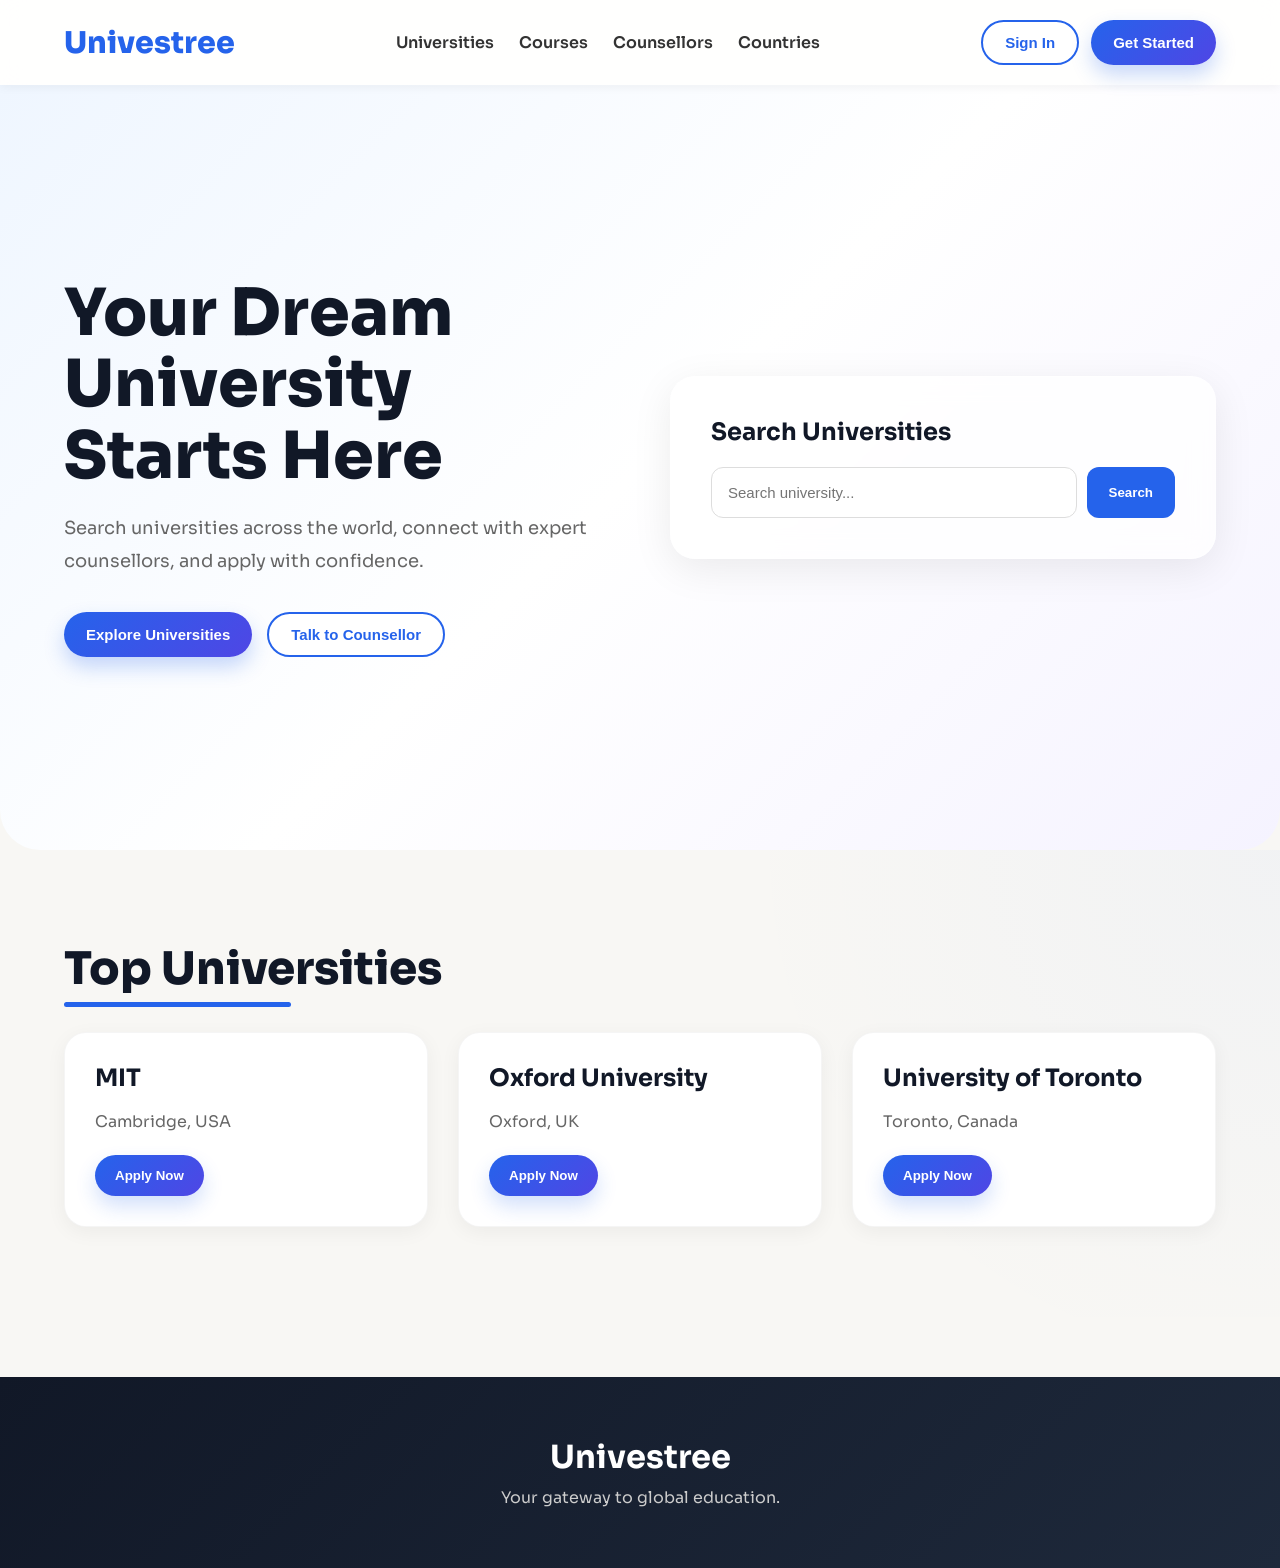
==== commit f53c81e3: "added latest project work" ====
--- a/index.html
+++ b/index.html
@@ -1,1733 +1,235 @@
 <!DOCTYPE html>
 <html lang="en">
+
 <head>
+
 <meta charset="UTF-8">
 <meta name="viewport" content="width=device-width, initial-scale=1.0">
-<title>Univestree — Find Your University, Anywhere in the World</title>
+
+<title>Univestree</title>
+
 <link rel="preconnect" href="https://fonts.googleapis.com">
-<link href="https://fonts.googleapis.com/css2?family=Sora:wght@300;400;500;600;700;800&family=DM+Serif+Display:ital@0;1&display=swap" rel="stylesheet">
-<style>
-  :root {
-    --primary: #2563EB;
-    --primary-light: #3B82F6;
-    --primary-dark: #1D4ED8;
-    --accent: #F59E0B;
-    --accent2: #10B981;
-    --accent3: #8B5CF6;
-    --bg: #F8F7F4;
-    --card: #FFFFFF;
-    --text: #111827;
-    --muted: #6B7280;
-    --border: #E5E7EB;
-    --warm: #FFF7ED;
-    --radius: 18px;
-    --shadow: 0 4px 24px rgba(0,0,0,0.07);
-    --shadow-hover: 0 12px 40px rgba(37,99,235,0.13);
-  }
-
-  * { margin: 0; padding: 0; box-sizing: border-box; }
-
-  body {
-    font-family: 'Sora', sans-serif;
-    background: var(--bg);
-    color: var(--text);
-    overflow-x: hidden;
-  }
-
-  /* ── NAV ── */
-  nav {
-    position: fixed; top: 0; left: 0; right: 0; z-index: 100;
-    background: rgba(248,247,244,0.88);
-    backdrop-filter: blur(20px);
-    border-bottom: 1px solid var(--border);
-    padding: 0 5%;
-    display: flex; align-items: center; justify-content: space-between;
-    height: 68px;
-  }
-  .logo {
-    font-size: 1.45rem; font-weight: 800;
-    background: linear-gradient(135deg, var(--primary), var(--accent3));
-    -webkit-background-clip: text; -webkit-text-fill-color: transparent;
-    letter-spacing: -0.5px;
-  }
-  .logo span { font-family: 'DM Serif Display', serif; font-style: italic; }
-  nav ul {
-    display: flex; gap: 2rem; list-style: none;
-    align-items: center;
-  }
-  nav ul a {
-    text-decoration: none; color: var(--muted);
-    font-size: 0.88rem; font-weight: 500;
-    transition: color 0.2s;
-  }
-  nav ul a:hover { color: var(--primary); }
-  .nav-ctas { display: flex; gap: 0.75rem; align-items: center; }
-  .btn-ghost {
-    padding: 8px 18px; border-radius: 50px;
-    border: 1.5px solid var(--border);
-    background: transparent; color: var(--text);
-    font-family: 'Sora', sans-serif; font-size: 0.85rem; font-weight: 600;
-    cursor: pointer; transition: all 0.2s;
-  }
-  .btn-ghost:hover { border-color: var(--primary); color: var(--primary); }
-  .btn-primary {
-    padding: 8px 20px; border-radius: 50px;
-    border: none; background: var(--primary); color: #fff;
-    font-family: 'Sora', sans-serif; font-size: 0.85rem; font-weight: 600;
-    cursor: pointer; transition: all 0.2s;
-  }
-  .btn-primary:hover { background: var(--primary-dark); transform: translateY(-1px); box-shadow: 0 6px 20px rgba(37,99,235,0.3); }
-
-  /* ── HERO ── */
-  .hero {
-    margin-top: 68px;
-    padding: 80px 5% 60px;
-    display: grid; grid-template-columns: 1fr 1fr; gap: 4rem;
-    align-items: center; max-width: 1280px; margin-left: auto; margin-right: auto;
-    margin-top: 68px;
-  }
-  .hero-tag {
-    display: inline-flex; align-items: center; gap: 8px;
-    background: #EFF6FF; color: var(--primary);
-    font-size: 0.78rem; font-weight: 600; letter-spacing: 0.5px;
-    padding: 6px 14px; border-radius: 50px;
-    border: 1px solid #BFDBFE;
-    margin-bottom: 1.2rem;
-  }
-  .hero-tag .dot { width: 7px; height: 7px; background: var(--primary); border-radius: 50%; animation: pulse 2s infinite; }
-  @keyframes pulse { 0%,100%{opacity:1} 50%{opacity:0.4} }
-  .hero h1 {
-    font-size: clamp(2.4rem, 4vw, 3.6rem);
-    font-weight: 800; line-height: 1.12;
-    letter-spacing: -1.5px; color: var(--text);
-    margin-bottom: 1.2rem;
-  }
-  .hero h1 em {
-    font-family: 'DM Serif Display', serif;
-    font-style: italic;
-    background: linear-gradient(135deg, #2563EB, #8B5CF6);
-    -webkit-background-clip: text; -webkit-text-fill-color: transparent;
-  }
-  .hero p {
-    font-size: 1.05rem; color: var(--muted);
-    line-height: 1.7; max-width: 480px; margin-bottom: 2rem;
-  }
-  .hero-btns { display: flex; gap: 1rem; flex-wrap: wrap; margin-bottom: 2.5rem; }
-  .btn-big {
-    padding: 14px 30px; border-radius: 50px;
-    font-family: 'Sora', sans-serif; font-size: 0.95rem; font-weight: 700;
-    cursor: pointer; transition: all 0.25s;
-  }
-  .btn-big.primary {
-    background: var(--primary); color: #fff; border: none;
-    box-shadow: 0 8px 24px rgba(37,99,235,0.3);
-  }
-  .btn-big.primary:hover { transform: translateY(-2px); box-shadow: 0 12px 32px rgba(37,99,235,0.4); }
-  .btn-big.outline {
-    background: transparent; color: var(--text);
-    border: 2px solid var(--border);
-  }
-  .btn-big.outline:hover { border-color: var(--primary); color: var(--primary); }
-  .hero-stats {
-    display: flex; gap: 2rem; flex-wrap: wrap;
-  }
-  .stat { display: flex; flex-direction: column; }
-  .stat-num {
-    font-size: 1.6rem; font-weight: 800; color: var(--text);
-    letter-spacing: -1px; line-height: 1;
-  }
-  .stat-label { font-size: 0.78rem; color: var(--muted); margin-top: 3px; }
-
-  /* Hero Right — Search Card */
-  .hero-card {
-    background: var(--card);
-    border-radius: 28px;
-    padding: 32px;
-    box-shadow: 0 24px 64px rgba(37,99,235,0.1), 0 2px 8px rgba(0,0,0,0.04);
-    border: 1px solid var(--border);
-    position: relative; overflow: visible;
-  }
-  .hero-card::before {
-    content: '';
-    position: absolute; top: -40px; right: -40px;
-    width: 160px; height: 160px;
-    background: radial-gradient(circle, rgba(139,92,246,0.15), transparent 70%);
-    pointer-events: none;
-  }
-  .card-title {
-    font-size: 1.1rem; font-weight: 700; margin-bottom: 1.2rem;
-    color: var(--text);
-  }
-  .search-row {
-    display: flex; gap: 0; margin-bottom: 1rem;
-    border: 2px solid var(--border);
-    border-radius: 14px; overflow: hidden;
-    background: var(--bg); transition: border-color 0.2s;
-  }
-  .search-row:focus-within { border-color: var(--primary); }
-  .search-row input, .search-row select {
-    flex: 1; border: none; background: transparent;
-    padding: 13px 16px; font-family: 'Sora', sans-serif;
-    font-size: 0.88rem; color: var(--text); outline: none;
-  }
-  .search-row select { border-left: 1px solid var(--border); max-width: 130px; }
-  .search-btn {
-    background: var(--primary); color: #fff; border: none;
-    padding: 12px 20px; font-size: 1.1rem; cursor: pointer;
-    transition: background 0.2s;
-  }
-  .search-btn:hover { background: var(--primary-dark); }
-
-  .filter-chips {
-    display: flex; gap: 0.5rem; flex-wrap: wrap; margin-bottom: 1.2rem;
-  }
-  .chip {
-    display: inline-flex; align-items: center; gap: 5px;
-    padding: 5px 12px; border-radius: 50px; font-size: 0.78rem;
-    font-weight: 600; cursor: pointer; transition: all 0.2s;
-    border: 1.5px solid transparent;
-  }
-  .chip.active { background: #EFF6FF; color: var(--primary); border-color: #BFDBFE; }
-  .chip:not(.active) { background: #F3F4F6; color: var(--muted); border-color: transparent; }
-  .chip:hover { border-color: var(--primary); color: var(--primary); }
-
-  .mini-unis {
-    display: flex; flex-direction: column; gap: 0.65rem;
-  }
-  .mini-uni-card {
-    display: flex; align-items: center; gap: 12px;
-    padding: 11px 14px; background: var(--bg);
-    border-radius: 12px; border: 1px solid var(--border);
-    cursor: pointer; transition: all 0.2s;
-  }
-  .mini-uni-card:hover { border-color: var(--primary); background: #EFF6FF; }
-  .uni-logo-sm {
-    width: 36px; height: 36px; border-radius: 10px;
-    display: flex; align-items: center; justify-content: center;
-    font-size: 1rem; font-weight: 700; color: #fff;
-  }
-  .uni-info { flex: 1; }
-  .uni-name-sm { font-size: 0.82rem; font-weight: 700; color: var(--text); }
-  .uni-country-sm { font-size: 0.72rem; color: var(--muted); }
-  .uni-match {
-    font-size: 0.72rem; font-weight: 700;
-    padding: 3px 9px; border-radius: 50px;
-  }
-
-  /* ── TRUST BAR ── */
-  .trust-bar {
-    background: var(--card); border-top: 1px solid var(--border); border-bottom: 1px solid var(--border);
-    padding: 20px 5%;
-  }
-  .trust-inner {
-    max-width: 1280px; margin: 0 auto;
-    display: flex; align-items: center; gap: 2rem; flex-wrap: wrap;
-  }
-  .trust-label { font-size: 0.8rem; color: var(--muted); font-weight: 600; white-space: nowrap; }
-  .trust-logos {
-    display: flex; gap: 2rem; align-items: center; flex-wrap: wrap;
-  }
-  .t-logo {
-    font-size: 0.82rem; font-weight: 700; color: #9CA3AF;
-    letter-spacing: 0.5px; transition: color 0.2s;
-  }
-  .t-logo:hover { color: var(--muted); }
-
-  /* ── SECTION LAYOUT ── */
-  section { padding: 80px 5%; }
-  .section-inner { max-width: 1280px; margin: 0 auto; }
-  .section-tag {
-    display: inline-block; font-size: 0.75rem; font-weight: 700;
-    letter-spacing: 1px; text-transform: uppercase;
-    color: var(--primary); margin-bottom: 0.75rem;
-  }
-  .section-h {
-    font-size: clamp(1.8rem, 3vw, 2.6rem);
-    font-weight: 800; letter-spacing: -1px;
-    line-height: 1.2; margin-bottom: 0.75rem;
-  }
-  .section-h em {
-    font-family: 'DM Serif Display', serif; font-style: italic;
-    color: var(--primary);
-  }
-  .section-sub {
-    font-size: 1rem; color: var(--muted); max-width: 520px; line-height: 1.65;
-    margin-bottom: 3rem;
-  }
-
-  /* ── HOW IT WORKS ── */
-  .how { background: var(--card); }
-  .steps-grid {
-    display: grid; grid-template-columns: repeat(4, 1fr); gap: 1.5rem;
-  }
-  .step-card {
-    background: var(--bg); border-radius: var(--radius);
-    padding: 28px 24px; border: 1px solid var(--border);
-    transition: all 0.3s; position: relative; overflow: hidden;
-  }
-  .step-card::after {
-    content: ''; position: absolute; bottom: 0; left: 0; right: 0;
-    height: 3px; background: linear-gradient(90deg, var(--primary), var(--accent3));
-    transform: scaleX(0); transition: transform 0.3s;
-  }
-  .step-card:hover { transform: translateY(-4px); box-shadow: var(--shadow-hover); }
-  .step-card:hover::after { transform: scaleX(1); }
-  .step-num {
-    font-size: 0.72rem; font-weight: 800; color: var(--primary);
-    letter-spacing: 2px; margin-bottom: 1rem;
-  }
-  .step-icon {
-    width: 48px; height: 48px; border-radius: 14px;
-    display: flex; align-items: center; justify-content: center;
-    font-size: 1.4rem; margin-bottom: 1rem;
-  }
-  .step-card h3 { font-size: 1rem; font-weight: 700; margin-bottom: 0.5rem; }
-  .step-card p { font-size: 0.84rem; color: var(--muted); line-height: 1.6; }
-
-  /* ── UNIVERSITY CARDS ── */
-  .unis-grid {
-    display: grid; grid-template-columns: repeat(3, 1fr); gap: 1.5rem;
-    margin-bottom: 2rem;
-  }
-  .uni-card {
-    background: var(--card); border-radius: var(--radius);
-    border: 1px solid var(--border); overflow: hidden;
-    cursor: pointer; transition: all 0.3s;
-  }
-  .uni-card:hover { transform: translateY(-6px); box-shadow: var(--shadow-hover); border-color: #BFDBFE; }
-  .uni-card-img {
-    height: 140px; display: flex; align-items: center; justify-content: center;
-    font-size: 2.5rem; position: relative; overflow: hidden;
-  }
-  .uni-card-body { padding: 20px; }
-  .uni-card-name {
-    font-size: 1rem; font-weight: 700; margin-bottom: 4px;
-    color: var(--text);
-  }
-  .uni-card-loc {
-    font-size: 0.8rem; color: var(--muted); margin-bottom: 12px;
-    display: flex; align-items: center; gap: 4px;
-  }
-  .uni-card-tags {
-    display: flex; gap: 0.4rem; flex-wrap: wrap; margin-bottom: 14px;
-  }
-  .tag {
-    font-size: 0.72rem; font-weight: 600; padding: 3px 10px; border-radius: 50px;
-  }
-  .tag-blue { background: #EFF6FF; color: var(--primary); }
-  .tag-green { background: #ECFDF5; color: var(--accent2); }
-  .tag-amber { background: #FFFBEB; color: #D97706; }
-  .tag-purple { background: #F5F3FF; color: var(--accent3); }
-  .uni-card-footer {
-    display: flex; align-items: center; justify-content: space-between;
-    border-top: 1px solid var(--border); padding-top: 14px;
-  }
-  .uni-card-rank { font-size: 0.78rem; font-weight: 700; color: var(--muted); }
-  .uni-card-courses { font-size: 0.78rem; color: var(--muted); }
-  .apply-btn {
-    padding: 7px 18px; border-radius: 50px; border: none;
-    background: var(--primary); color: #fff;
-    font-family: 'Sora', sans-serif; font-size: 0.78rem; font-weight: 700;
-    cursor: pointer; transition: all 0.2s;
-  }
-  .apply-btn:hover { background: var(--primary-dark); }
-  .view-all-row { text-align: center; }
-
-  /* ── COUNSELLORS ── */
-  .counsellors-bg { background: linear-gradient(135deg, #EFF6FF 0%, #F5F3FF 100%); }
-  .counsellors-grid {
-    display: grid; grid-template-columns: repeat(4, 1fr); gap: 1.2rem;
-  }
-  .counsellor-card {
-    background: var(--card); border-radius: var(--radius);
-    padding: 24px 20px; text-align: center;
-    border: 1px solid var(--border); cursor: pointer;
-    transition: all 0.3s;
-  }
-  .counsellor-card:hover { transform: translateY(-5px); box-shadow: var(--shadow-hover); border-color: #BFDBFE; }
-  .c-avatar {
-    width: 64px; height: 64px; border-radius: 50%;
-    margin: 0 auto 12px;
-    display: flex; align-items: center; justify-content: center;
-    font-size: 1.6rem; font-weight: 700; color: #fff;
-    border: 3px solid var(--border);
-  }
-  .c-name { font-size: 0.95rem; font-weight: 700; margin-bottom: 3px; }
-  .c-spec { font-size: 0.78rem; color: var(--muted); margin-bottom: 10px; }
-  .c-stars { font-size: 0.82rem; color: #F59E0B; margin-bottom: 4px; }
-  .c-reviews { font-size: 0.72rem; color: var(--muted); margin-bottom: 14px; }
-  .c-tags { display: flex; gap: 0.3rem; justify-content: center; flex-wrap: wrap; margin-bottom: 14px; }
-  .c-price { font-size: 0.82rem; font-weight: 700; color: var(--text); margin-bottom: 12px; }
-  .book-btn {
-    width: 100%; padding: 9px; border-radius: 50px;
-    border: 1.5px solid var(--primary); background: transparent;
-    color: var(--primary); font-family: 'Sora', sans-serif;
-    font-size: 0.82rem; font-weight: 700; cursor: pointer; transition: all 0.2s;
-  }
-  .book-btn:hover { background: var(--primary); color: #fff; }
-
-  /* ── COURSES ── */
-  .courses-grid {
-    display: grid; grid-template-columns: repeat(4, 1fr); gap: 1rem;
-  }
-  .course-card {
-    background: var(--card); border-radius: 16px;
-    padding: 22px 20px; border: 1px solid var(--border);
-    cursor: pointer; transition: all 0.3s;
-  }
-  .course-card:hover { transform: translateY(-4px); box-shadow: var(--shadow-hover); }
-  .course-icon {
-    width: 44px; height: 44px; border-radius: 12px;
-    display: flex; align-items: center; justify-content: center;
-    font-size: 1.3rem; margin-bottom: 1rem;
-  }
-  .course-card h3 { font-size: 0.92rem; font-weight: 700; margin-bottom: 4px; }
-  .course-card p { font-size: 0.78rem; color: var(--muted); margin-bottom: 12px; line-height: 1.5; }
-  .course-meta { display: flex; align-items: center; justify-content: space-between; }
-  .course-count { font-size: 0.75rem; font-weight: 600; color: var(--muted); }
-  .course-arrow {
-    width: 28px; height: 28px; border-radius: 50%;
-    background: var(--bg); border: 1px solid var(--border);
-    display: flex; align-items: center; justify-content: center;
-    font-size: 0.85rem; color: var(--muted); transition: all 0.2s;
-  }
-  .course-card:hover .course-arrow { background: var(--primary); color: #fff; border-color: var(--primary); }
-
-  /* ── TESTIMONIALS ── */
-  .testimonials-bg { background: var(--card); }
-  .test-grid {
-    display: grid; grid-template-columns: repeat(3, 1fr); gap: 1.5rem;
-  }
-  .test-card {
-    background: var(--bg); border-radius: var(--radius);
-    padding: 28px; border: 1px solid var(--border); transition: all 0.3s;
-  }
-  .test-card:hover { box-shadow: var(--shadow-hover); border-color: #BFDBFE; }
-  .test-quote { font-size: 2rem; color: var(--primary); line-height: 1; margin-bottom: 0.75rem; }
-  .test-text { font-size: 0.88rem; color: var(--text); line-height: 1.7; margin-bottom: 1.2rem; }
-  .test-author { display: flex; align-items: center; gap: 10px; }
-  .test-avatar {
-    width: 40px; height: 40px; border-radius: 50%;
-    display: flex; align-items: center; justify-content: center;
-    font-weight: 700; font-size: 0.85rem; color: #fff;
-  }
-  .test-name { font-size: 0.85rem; font-weight: 700; }
-  .test-info { font-size: 0.75rem; color: var(--muted); }
-
-  /* ── COUNTRIES ── */
-  .countries-grid {
-    display: grid; grid-template-columns: repeat(6, 1fr); gap: 1rem;
-  }
-  .country-card {
-    background: var(--card); border-radius: 16px;
-    padding: 20px 16px; text-align: center;
-    border: 1px solid var(--border); cursor: pointer; transition: all 0.3s;
-  }
-  .country-card:hover { border-color: var(--primary); background: #EFF6FF; transform: translateY(-3px); }
-  .country-flag { font-size: 2.2rem; margin-bottom: 8px; }
-  .country-name { font-size: 0.82rem; font-weight: 700; margin-bottom: 3px; }
-  .country-unis { font-size: 0.72rem; color: var(--muted); }
-
-  /* ── FEATURES (Why Univestree) ── */
-  .features-bg { background: linear-gradient(160deg, #0F172A 0%, #1E1B4B 100%); color: #fff; }
-  .features-bg .section-tag { color: #818CF8; }
-  .features-bg .section-h { color: #fff; }
-  .features-bg .section-h em { color: #A5B4FC; -webkit-text-fill-color: #A5B4FC; }
-  .features-bg .section-sub { color: #94A3B8; }
-  .features-grid {
-    display: grid; grid-template-columns: repeat(3, 1fr); gap: 1.5rem;
-  }
-  .feat-card {
-    background: rgba(255,255,255,0.05);
-    border-radius: var(--radius); padding: 28px;
-    border: 1px solid rgba(255,255,255,0.08);
-    transition: all 0.3s;
-  }
-  .feat-card:hover { background: rgba(255,255,255,0.08); border-color: rgba(165,180,252,0.3); }
-  .feat-icon {
-    width: 50px; height: 50px; border-radius: 14px;
-    display: flex; align-items: center; justify-content: center;
-    font-size: 1.4rem; margin-bottom: 1rem;
-  }
-  .feat-card h3 { font-size: 1rem; font-weight: 700; color: #F1F5F9; margin-bottom: 0.5rem; }
-  .feat-card p { font-size: 0.84rem; color: #94A3B8; line-height: 1.65; }
-
-  /* ── CTA ── */
-  .cta-section {
-    background: var(--card); padding: 80px 5%;
-  }
-  .cta-box {
-    max-width: 860px; margin: 0 auto; text-align: center;
-    background: linear-gradient(135deg, #EFF6FF, #F5F3FF);
-    border-radius: 28px; padding: 60px 48px;
-    border: 1px solid #BFDBFE;
-  }
-  .cta-box h2 {
-    font-size: clamp(1.8rem, 3vw, 2.6rem);
-    font-weight: 800; letter-spacing: -1px; margin-bottom: 1rem;
-  }
-  .cta-box h2 em {
-    font-family: 'DM Serif Display', serif; font-style: italic; color: var(--primary);
-  }
-  .cta-box p { font-size: 1rem; color: var(--muted); margin-bottom: 2rem; }
-  .cta-row { display: flex; gap: 0.75rem; justify-content: center; flex-wrap: wrap; }
-  .email-input {
-    padding: 14px 20px; border-radius: 50px;
-    border: 2px solid var(--border); background: var(--card);
-    font-family: 'Sora', sans-serif; font-size: 0.9rem;
-    width: 280px; outline: none; color: var(--text);
-    transition: border-color 0.2s;
-  }
-  .email-input:focus { border-color: var(--primary); }
-  .email-input::placeholder { color: var(--muted); }
-
-  /* ── FOOTER ── */
-  footer {
-    background: #0F172A; color: #94A3B8; padding: 60px 5% 32px;
-  }
-  .footer-inner { max-width: 1280px; margin: 0 auto; }
-  .footer-top {
-    display: grid; grid-template-columns: 2fr 1fr 1fr 1fr 1fr; gap: 3rem;
-    margin-bottom: 48px;
-  }
-  .footer-logo {
-    font-size: 1.4rem; font-weight: 800; color: #fff;
-    margin-bottom: 0.75rem;
-  }
-  .footer-logo span { font-family: 'DM Serif Display', serif; font-style: italic; }
-  .footer-tagline { font-size: 0.84rem; line-height: 1.6; color: #64748B; margin-bottom: 1.5rem; }
-  .footer-socials { display: flex; gap: 0.75rem; }
-  .social-btn {
-    width: 36px; height: 36px; border-radius: 10px;
-    background: #1E293B; border: 1px solid #334155;
-    display: flex; align-items: center; justify-content: center;
-    font-size: 0.9rem; cursor: pointer; transition: all 0.2s;
-    color: #94A3B8;
-  }
-  .social-btn:hover { background: var(--primary); border-color: var(--primary); color: #fff; }
-  .footer-col h4 { font-size: 0.82rem; font-weight: 700; color: #F1F5F9; margin-bottom: 1rem; letter-spacing: 0.5px; text-transform: uppercase; }
-  .footer-col ul { list-style: none; display: flex; flex-direction: column; gap: 0.6rem; }
-  .footer-col ul a {
-    text-decoration: none; color: #64748B; font-size: 0.83rem;
-    transition: color 0.2s;
-  }
-  .footer-col ul a:hover { color: #94A3B8; }
-  .footer-bottom {
-    border-top: 1px solid #1E293B; padding-top: 24px;
-    display: flex; align-items: center; justify-content: space-between; flex-wrap: wrap; gap: 1rem;
-  }
-  .footer-copy { font-size: 0.8rem; color: #475569; }
-  .footer-links { display: flex; gap: 1.5rem; }
-  .footer-links a { font-size: 0.8rem; color: #475569; text-decoration: none; transition: color 0.2s; }
-  .footer-links a:hover { color: #94A3B8; }
-
-  /* ── SEARCH TABS ── */
-  .search-tabs {
-    display: flex; gap: 0.4rem; margin-bottom: 1rem;
-  }
-  .s-tab {
-    padding: 6px 14px; border-radius: 50px;
-    font-size: 0.78rem; font-weight: 600; cursor: pointer;
-    border: 1.5px solid transparent; transition: all 0.2s;
-  }
-  .s-tab.active { background: var(--primary); color: #fff; }
-  .s-tab:not(.active) { color: var(--muted); background: #F3F4F6; }
-  .s-tab:not(.active):hover { border-color: var(--primary); color: var(--primary); }
-
-  /* ── FLOATING BADGES ── */
-  .badge-float {
-    position: absolute; display: flex; align-items: center; gap: 8px;
-    background: var(--card); border: 1px solid var(--border);
-    border-radius: 50px; padding: 8px 16px;
-    box-shadow: var(--shadow); font-size: 0.8rem; font-weight: 600;
-    white-space: nowrap; pointer-events: none;
-  }
-
-  /* ── SCROLL ANIMATIONS ── */
-  .reveal {
-    opacity: 0; transform: translateY(24px);
-    transition: opacity 0.6s ease, transform 0.6s ease;
-  }
-  .reveal.in { opacity: 1; transform: none; }
-  .reveal-delay-1 { transition-delay: 0.1s; }
-  .reveal-delay-2 { transition-delay: 0.2s; }
-  .reveal-delay-3 { transition-delay: 0.3s; }
-/* ── ABOUT US PREMIUM ── */
-
-.about-premium {
-  background: linear-gradient(180deg,#ffffff 0%,#f8fbff 100%);
-}
-
-.about-grid {
-  display:grid;
-  grid-template-columns:1.1fr 0.9fr;
-  gap:2rem;
-  align-items:center;
-  margin-bottom:4rem;
-}
-
-.about-card {
-  background:var(--card);
-  border:1px solid var(--border);
-  border-radius:28px;
-  padding:40px;
-  box-shadow:var(--shadow);
-}
-
-.about-founder-badge {
-  display:inline-flex;
-  align-items:center;
-  gap:8px;
-  background:#EFF6FF;
-  color:var(--primary);
-  padding:7px 16px;
-  border-radius:50px;
-  font-size:0.75rem;
-  font-weight:700;
-  margin-bottom:1.2rem;
-}
-
-.about-founder-title {
-  font-size:2rem;
-  font-weight:800;
-  line-height:1.25;
-  margin-bottom:1rem;
-  letter-spacing:-1px;
-}
-
-.about-founder-text {
-  color:var(--muted);
-  line-height:1.9;
-  margin-bottom:1rem;
-  font-size:0.95rem;
-}
-
-.about-highlight-grid {
-  display:grid;
-  gap:1rem;
-}
-
-.about-highlight {
-  border-radius:24px;
-  padding:30px;
-  color:white;
-  box-shadow:0 16px 40px rgba(0,0,0,0.12);
-}
-
-.team-grid {
-  display:grid;
-  grid-template-columns:repeat(2,1fr);
-  gap:1.5rem;
-  margin-top:3rem;
-}
-
-.team-card {
-  background:var(--card);
-  border:1px solid var(--border);
-  border-radius:24px;
-  padding:28px;
-  transition:all 0.3s;
-  box-shadow:var(--shadow);
-}
-
-.team-card:hover {
-  transform:translateY(-6px);
-  box-shadow:var(--shadow-hover);
-}
-
-.team-avatar {
-  width:72px;
-  height:72px;
-  border-radius:22px;
-  display:flex;
-  align-items:center;
-  justify-content:center;
-  font-size:1.6rem;
-  font-weight:800;
-  color:white;
-  margin-bottom:1rem;
-}
-
-.team-role {
-  color:var(--primary);
-  font-size:0.82rem;
-  font-weight:700;
-  margin-bottom:0.6rem;
-}
-
-.team-name {
-  font-size:1.15rem;
-  font-weight:800;
-  margin-bottom:1rem;
-}
-
-.team-desc {
-  color:var(--muted);
-  line-height:1.8;
-  font-size:0.88rem;
-}
-
-.mission-grid {
-  display:grid;
-  grid-template-columns:repeat(4,1fr);
-  gap:1rem;
-  margin-top:3rem;
-}
-
-.mission-card {
-  background:var(--card);
-  border:1px solid var(--border);
-  border-radius:22px;
-  padding:28px;
-  text-align:center;
-  transition:all 0.3s;
-}
-
-.mission-card:hover {
-  transform:translateY(-4px);
-  box-shadow:var(--shadow-hover);
-}
-
-.mission-icon {
-  font-size:2rem;
-  margin-bottom:1rem;
-}
-
-.mission-title {
-  font-size:1rem;
-  font-weight:700;
-  margin-bottom:0.7rem;
-}
-
-.mission-text {
-  font-size:0.82rem;
-  color:var(--muted);
-  line-height:1.7;
-}
-
-@media(max-width:1024px){
-
-  .about-grid{
-    grid-template-columns:1fr;
-  }
-
-  .team-grid{
-    grid-template-columns:1fr;
-  }
-
-  .mission-grid{
-    grid-template-columns:repeat(2,1fr);
-  }
-
-}
-
-@media(max-width:640px){
-
-  .mission-grid{
-    grid-template-columns:1fr;
-  }
-
-  .about-card{
-    padding:28px;
-  }
-
-  .about-founder-title{
-    font-size:1.5rem;
-  }
-
-}
-  /* ── RESPONSIVE ── */
-  @media (max-width: 1024px) {
-    .hero { grid-template-columns: 1fr; gap: 2.5rem; }
-    .steps-grid { grid-template-columns: repeat(2, 1fr); }
-    .unis-grid { grid-template-columns: repeat(2, 1fr); }
-    .counsellors-grid { grid-template-columns: repeat(2, 1fr); }
-    .courses-grid { grid-template-columns: repeat(2, 1fr); }
-    .test-grid { grid-template-columns: 1fr; }
-    .countries-grid { grid-template-columns: repeat(3, 1fr); }
-    .features-grid { grid-template-columns: repeat(2, 1fr); }
-    .footer-top { grid-template-columns: 1fr 1fr; }
-  }
-  @media (max-width: 640px) {
-    nav ul { display: none; }
-    .hero { padding: 40px 5%; }
-    .steps-grid, .unis-grid, .counsellors-grid, .courses-grid { grid-template-columns: 1fr; }
-    .countries-grid { grid-template-columns: repeat(2, 1fr); }
-    .features-grid { grid-template-columns: 1fr; }
-    .footer-top { grid-template-columns: 1fr 1fr; gap: 2rem; }
-    .cta-box { padding: 36px 24px; }
-  }
-</style>
+
+<link href="https://fonts.googleapis.com/css2?family=Sora:wght@300;400;500;600;700;800&display=swap" rel="stylesheet">
+
+<link rel="stylesheet" href="css/style.css">
+
 </head>
+
 <body>
 
-<!-- NAV -->
+<!-- NAVBAR -->
+
 <nav>
-  <div class="logo">Unive<span>stree</span></div>
-  <ul>
-    <li><a href="#explore">Explore</a></li>
-    <li><a href="#counsellors">Counsellors</a></li>
-    <li><a href="#courses">Courses</a></li>
-    <li><a href="#countries">Countries</a></li>
-    <li><a href="#about">Resources</a></li>
-  </ul>
-  <div class="nav-ctas">
-    <button class="btn-ghost">Sign In</button>
-    <button class="btn-primary">Get Started Free</button>
-  </div>
+
+<div class="logo">
+Univestree
+</div>
+
+<ul>
+
+<li>
+<a href="pages/universities.html">
+Universities
+</a>
+</li>
+
+<li>
+<a href="pages/courses.html">
+Courses
+</a>
+</li>
+
+<li>
+<a href="pages/counsellors.html">
+Counsellors
+</a>
+</li>
+
+<li>
+<a href="pages/countries.html">
+Countries
+</a>
+</li>
+
+</ul>
+
+<div class="nav-buttons">
+
+<button
+class="btn btn-outline"
+onclick="window.location.href='pages/login.html'">
+
+Sign In
+
+</button>
+
+<button
+class="btn btn-primary"
+onclick="window.location.href='pages/signup.html'">
+
+Get Started
+
+</button>
+
+</div>
+
 </nav>
 
-<!-- HERO -->
-<section style="padding:0; max-width:none;">
-<div class="hero section-inner" style="padding-top:80px; padding-bottom:64px;">
-  <div>
-    <div class="hero-tag">
-      <span class="dot"></span>
-      Trusted by 120,000+ students worldwide
-    </div>
-    <h1>Your Dream <em>University</em>,<br>One Search Away</h1>
-    <p>Discover, compare, and apply to universities across 80+ countries. Get matched with expert counsellors who've been there — and get in.</p>
-    <div class="hero-btns">
-      <button class="btn-big primary">🎓 Explore Universities</button>
-      <button class="btn-big outline">Talk to a Counsellor</button>
-    </div>
-    <div class="hero-stats">
-      <div class="stat"><span class="stat-num">12,000+</span><span class="stat-label">Universities listed</span></div>
-      <div class="stat"><span class="stat-num">80+</span><span class="stat-label">Countries covered</span></div>
-      <div class="stat"><span class="stat-num">98%</span><span class="stat-label">Visa success rate</span></div>
-      <div class="stat"><span class="stat-num">4.9★</span><span class="stat-label">Student rating</span></div>
-    </div>
-  </div>
-
-  <div style="position:relative;">
-    <!-- Floating badges -->
-    <div class="badge-float" style="top:-20px; right:20px; animation: float1 3s ease-in-out infinite;">
-      🎉 <span>Accepted at Oxford!</span>
-    </div>
-    <div class="badge-float" style="bottom:20px; left:-16px; animation: float2 4s ease-in-out infinite;">
-      📩 <span>Application sent to MIT</span>
-    </div>
-    <style>
-      @keyframes float1 { 0%,100%{transform:translateY(0)} 50%{transform:translateY(-8px)} }
-      @keyframes float2 { 0%,100%{transform:translateY(0)} 50%{transform:translateY(6px)} }
-    </style>
-
-    <div class="hero-card">
-      <div class="search-tabs">
-        <button class="s-tab active">Universities</button>
-        <button class="s-tab">Courses</button>
-        <button class="s-tab">Scholarships</button>
-        <button class="s-tab">Counsellors</button>
-      </div>
-      <div class="card-title">Where do you want to study?</div>
-      <div class="search-row">
-        <input type="text" placeholder="Search university, course, country...">
-        <select>
-          <option>All Countries</option>
-          <option>🇺🇸 USA</option>
-          <option>🇬🇧 UK</option>
-          <option>🇨🇦 Canada</option>
-          <option>🇦🇺 Australia</option>
-          <option>🇩🇪 Germany</option>
-        </select>
-        <button class="search-btn">🔍</button>
-      </div>
-      <div class="filter-chips">
-        <span class="chip active">🎓 UG Programs</span>
-        <span class="chip">📚 Masters</span>
-        <span class="chip">🔬 PhD</span>
-        <span class="chip">💰 Scholarships</span>
-        <span class="chip">🌐 Online</span>
-      </div>
-      <div style="font-size:0.78rem; color:var(--muted); font-weight:600; margin-bottom:0.6rem;">⚡ Popular right now</div>
-      <div class="mini-unis">
-        <div class="mini-uni-card">
-          <div class="uni-logo-sm" style="background:linear-gradient(135deg,#1D4ED8,#3B82F6)">M</div>
-          <div class="uni-info">
-            <div class="uni-name-sm">MIT</div>
-            <div class="uni-country-sm">🇺🇸 Cambridge, USA</div>
-          </div>
-          <div class="uni-match tag tag-green">98% match</div>
-        </div>
-        <div class="mini-uni-card">
-          <div class="uni-logo-sm" style="background:linear-gradient(135deg,#7C3AED,#A78BFA)">O</div>
-          <div class="uni-info">
-            <div class="uni-name-sm">University of Oxford</div>
-            <div class="uni-country-sm">🇬🇧 Oxford, UK</div>
-          </div>
-          <div class="uni-match tag tag-blue">95% match</div>
-        </div>
-        <div class="mini-uni-card">
-          <div class="uni-logo-sm" style="background:linear-gradient(135deg,#059669,#34D399)">T</div>
-          <div class="uni-info">
-            <div class="uni-name-sm">University of Toronto</div>
-            <div class="uni-country-sm">🇨🇦 Toronto, Canada</div>
-          </div>
-          <div class="uni-match tag tag-amber">91% match</div>
-        </div>
-      </div>
-    </div>
-  </div>
-</div>
+<!-- HERO SECTION -->
+
+<section class="hero">
+
+<div class="hero-left">
+
+<h1>
+Your Dream University<br>
+Starts Here
+</h1>
+
+<p>
+
+Search universities across the world,
+connect with expert counsellors,
+and apply with confidence.
+
+</p>
+
+<div class="hero-buttons">
+
+<button
+class="btn btn-primary"
+onclick="window.location.href='pages/universities.html'">
+
+Explore Universities
+
+</button>
+
+<button
+class="btn btn-outline"
+onclick="window.location.href='pages/counsellors.html'">
+
+Talk to Counsellor
+
+</button>
+
+</div>
+
+</div>
+
+<div class="hero-card">
+
+<h2>
+Search Universities
+</h2>
+
+<div class="search-box">
+
+<input
+type="text"
+placeholder="Search university...">
+
+<button>
+
+Search
+
+</button>
+
+</div>
+
+</div>
+
 </section>
 
-<!-- TRUST BAR -->
-<div class="trust-bar">
-  <div class="trust-inner">
-    <span class="trust-label">Trusted by students from</span>
-    <div class="trust-logos">
-      <span class="t-logo">HARVARD</span>
-      <span class="t-logo">STANFORD</span>
-      <span class="t-logo">LSE</span>
-      <span class="t-logo">NUS</span>
-      <span class="t-logo">ETH ZÜRICH</span>
-      <span class="t-logo">IIT</span>
-      <span class="t-logo">OXFORD</span>
-    </div>
-  </div>
-</div>
-<!-- ABOUT US -->
-<section class="about-premium" id="about-us">
-
-<div class="section-inner">
-
-  <!-- HEADING -->
-  <div class="reveal" style="text-align:center; margin-bottom:4rem;">
-    <span class="section-tag">About Univestree</span>
-
-    <h2 class="section-h">
-      Empowering Students,<br>
-      Institutions & <em>Educational Growth</em>
-    </h2>
-
-    <p class="section-sub" style="margin:auto;">
-      We are a collective of passionate professionals, education counselors, innovators, and strategists dedicated to transforming the future of education through guidance, mentorship, technology, and institutional excellence.
-    </p>
-  </div>
-
-  <!-- FOUNDER SECTION -->
-  <div class="about-grid">
-
-    <!-- LEFT -->
-    <div class="reveal">
-
-      <div class="about-card">
-
-        <div class="about-founder-badge">
-          ✨ Founded in July 2025
-        </div>
-
-        <div class="about-founder-title">
-          A Vision Started by <em style="color:var(--primary); font-style:normal;">Abdul Basit Bedar</em>
-        </div>
-
-        <p class="about-founder-text">
-          For over a decade, Abdul Basit Bedar has dedicated himself to guiding students through one of the most defining journeys of life — education.
-        </p>
-
-        <p class="about-founder-text">
-          Having counselled thousands of students, he believes that education is not merely about degrees, but about discovering purpose, direction, and one’s true potential.
-        </p>
-
-        <p class="about-founder-text">
-          As the visionary Founder & CEO, his mission is to ensure that no student walks through confusion and uncertainty alone.
-        </p>
-
-        <p class="about-founder-text">
-          Through sincere mentorship and proper educational guidance, he strives to help students choose a path that leads not only to success — but to meaning, clarity, and lifelong impact.
-        </p>
-
-      </div>
-
-    </div>
-
-    <!-- RIGHT -->
-    <div class="about-highlight-grid reveal reveal-delay-1">
-
-      <div class="about-highlight"
-      style="background:linear-gradient(135deg,#2563EB,#3B82F6);">
-
-        <div style="font-size:2.2rem; margin-bottom:1rem;">🎓</div>
-
-        <h3 style="font-size:1.2rem; font-weight:700; margin-bottom:0.7rem;">
-          Student-Centered Guidance
-        </h3>
-
-        <p style="line-height:1.8; opacity:0.92; font-size:0.9rem;">
-          Helping students discover opportunities across India and abroad through trusted counseling, mentorship, and educational direction.
-        </p>
-
-      </div>
-
-      <div class="about-highlight"
-      style="background:linear-gradient(135deg,#7C3AED,#A855F7);">
-
-        <div style="font-size:2.2rem; margin-bottom:1rem;">🏛️</div>
-
-        <h3 style="font-size:1.2rem; font-weight:700; margin-bottom:0.7rem;">
-          Institutional Growth & PR
-        </h3>
-
-        <p style="line-height:1.8; opacity:0.92; font-size:0.9rem;">
-          Building strong institutional identities through branding, admissions support, digital outreach, and educational partnerships.
-        </p>
-
-      </div>
-
-    </div>
-
-  </div>
-
-  <!-- TEAM -->
-  <div class="reveal" style="margin-top:2rem;">
-
-    <div style="text-align:center; margin-bottom:3rem;">
-      <span class="section-tag">Leadership Team</span>
-
-      <h2 class="section-h">
-        Meet the People Behind<br>
-        <em>Univestree</em>
-      </h2>
-    </div>
-
-    <div class="team-grid">
-
-      <!-- TEAM 1 -->
-      <div class="team-card">
-
-        <div class="team-avatar"
-        style="background:linear-gradient(135deg,#2563EB,#3B82F6)">
-          AB
-        </div>
-
-        <div class="team-role">
-          Founder & CEO
-        </div>
-
-        <div class="team-name">
-          Abdul Basit Bedar
-        </div>
-
-        <div class="team-desc">
-          A visionary education mentor dedicated to guiding students toward meaningful academic journeys through mentorship, trust, and purpose-driven counseling.
-        </div>
-
-      </div>
-
-      <!-- TEAM 2 -->
-      <div class="team-card">
-
-        <div class="team-avatar"
-        style="background:linear-gradient(135deg,#059669,#10B981)">
-          AM
-        </div>
-
-        <div class="team-role">
-          COO
-        </div>
-
-        <div class="team-name">
-          Er. Aaqib Maqbool
-        </div>
-
-        <div class="team-desc">
-          An experienced education counselor and scholarship expert helping students pursue MBBS and MD opportunities across India and around the world.
-        </div>
-
-      </div>
-
-      <!-- TEAM 3 -->
-      <div class="team-card">
-
-        <div class="team-avatar"
-        style="background:linear-gradient(135deg,#7C3AED,#A855F7)">
-          MM
-        </div>
-
-        <div class="team-role">
-          Chief Marketing Officer
-        </div>
-
-        <div class="team-name">
-          Muhammad Mursal Banday
-        </div>
-
-        <div class="team-desc">
-          A storyteller, strategist, and media personality building impactful educational outreach through communication, podcasts, and digital influence.
-        </div>
-
-      </div>
-
-      <!-- TEAM 4 -->
-      <div class="team-card">
-
-        <div class="team-avatar"
-        style="background:linear-gradient(135deg,#EA580C,#F97316)">
-          MB
-        </div>
-
-        <div class="team-role">
-          Chief Technology Officer
-        </div>
-
-        <div class="team-name">
-          Muhammad Mahin Bhat
-        </div>
-
-        <div class="team-desc">
-          Leading the technological vision of Univestree through scalable systems, digital innovation, automation, and modern educational platforms.
-        </div>
-
-      </div>
-
-    </div>
-
-  </div>
-
-  <!-- MISSION -->
-  <div class="reveal" style="margin-top:5rem;">
-
-    <div style="text-align:center; margin-bottom:2.5rem;">
-      <span class="section-tag">Our Mission</span>
-
-      <h2 class="section-h">
-        Building an Ecosystem of<br>
-        <em>Education, Opportunity & Impact</em>
-      </h2>
-    </div>
-
-    <div class="mission-grid">
-
-      <div class="mission-card">
-        <div class="mission-icon">🎯</div>
-        <div class="mission-title">Purpose-Driven Guidance</div>
-        <div class="mission-text">
-          Helping students make informed educational decisions with clarity and confidence.
-        </div>
-      </div>
-
-      <div class="mission-card">
-        <div class="mission-icon">🌍</div>
-        <div class="mission-title">Global Opportunities</div>
-        <div class="mission-text">
-          Connecting ambitious students with institutions and opportunities worldwide.
-        </div>
-      </div>
-
-      <div class="mission-card">
-        <div class="mission-icon">🏛️</div>
-        <div class="mission-title">Institutional Excellence</div>
-        <div class="mission-text">
-          Supporting educational institutions through branding, PR, outreach, and admissions growth.
-        </div>
-      </div>
-
-      <div class="mission-card">
-        <div class="mission-icon">🚀</div>
-        <div class="mission-title">Innovation & Technology</div>
-        <div class="mission-text">
-          Leveraging modern technology and digital systems to make educational guidance more accessible.
-        </div>
-      </div>
-
-    </div>
-
-  </div>
-
-</div>
+<!-- UNIVERSITIES SECTION -->
+
+<section class="section">
+
+<h2 class="section-title">
+Top Universities
+</h2>
+
+<div class="cards">
+
+<div class="card">
+
+<h3>
+MIT
+</h3>
+
+<p>
+Cambridge, USA
+</p>
+
+<button
+class="apply-btn"
+onclick="window.location.href='pages/apply.html'">
+
+Apply Now
+
+</button>
+
+</div>
+
+<div class="card">
+
+<h3>
+Oxford University
+</h3>
+
+<p>
+Oxford, UK
+</p>
+
+<button
+class="apply-btn"
+onclick="window.location.href='pages/apply.html'">
+
+Apply Now
+
+</button>
+
+</div>
+
+<div class="card">
+
+<h3>
+University of Toronto
+</h3>
+
+<p>
+Toronto, Canada
+</p>
+
+<button
+class="apply-btn"
+onclick="window.location.href='pages/apply.html'">
+
+Apply Now
+
+</button>
+
+</div>
+
+</div>
+
 </section>
-<!-- HOW IT WORKS -->
-<section class="how" id="about">
-<div class="section-inner">
-  <div class="reveal">
-    <span class="section-tag">How It Works</span>
-    <h2 class="section-h">From Dream to <em>Acceptance</em><br>in 4 Simple Steps</h2>
-    <p class="section-sub">Univestree guides you every step of the way — from finding the right program to celebrating your acceptance letter.</p>
-  </div>
-  <div class="steps-grid">
-    <div class="step-card reveal reveal-delay-1">
-      <div class="step-num">STEP 01</div>
-      <div class="step-icon" style="background:#EFF6FF;">🔍</div>
-      <h3>Discover & Match</h3>
-      <p>Tell us your goals, budget, and preferences. Our AI matches you with universities where you're most likely to succeed.</p>
-    </div>
-    <div class="step-card reveal reveal-delay-2">
-      <div class="step-num">STEP 02</div>
-      <div class="step-icon" style="background:#F5F3FF;">👩‍🏫</div>
-      <h3>Book a Counsellor</h3>
-      <p>Connect 1-on-1 with a verified education counsellor who specializes in your target country and program.</p>
-    </div>
-    <div class="step-card reveal reveal-delay-3">
-      <div class="step-num">STEP 03</div>
-      <div class="step-icon" style="background:#ECFDF5;">📝</div>
-      <h3>Apply With Confidence</h3>
-      <p>Track all your applications in one dashboard. Get SOP reviews, document checklists, and deadline reminders.</p>
-    </div>
-    <div class="step-card reveal" style="transition-delay:0.4s">
-      <div class="step-num">STEP 04</div>
-      <div class="step-icon" style="background:#FFFBEB;">✈️</div>
-      <h3>Visa & Pre-Departure</h3>
-      <p>Ace your visa interview with mock sessions. Get housing tips, forex guidance, and city guides before you fly.</p>
-    </div>
-  </div>
-</div>
-</section>
-
-<!-- EXPLORE UNIVERSITIES -->
-<section id="explore">
-<div class="section-inner">
-  <div style="display:flex; align-items:flex-end; justify-content:space-between; flex-wrap:wrap; gap:1rem; margin-bottom:2.5rem;">
-    <div class="reveal">
-      <span class="section-tag">Top Universities</span>
-      <h2 class="section-h">Explore <em>World-Class</em><br>Institutions</h2>
-    </div>
-    <div class="filter-chips reveal">
-      <span class="chip active">All</span>
-      <span class="chip">🇺🇸 USA</span>
-      <span class="chip">🇬🇧 UK</span>
-      <span class="chip">🇨🇦 Canada</span>
-      <span class="chip">🇦🇺 Australia</span>
-      <span class="chip">🇩🇪 Germany</span>
-    </div>
-  </div>
-  <div class="unis-grid">
-
-    <div class="uni-card reveal">
-      <div class="uni-card-img" style="background:linear-gradient(135deg,#1e3a5f,#2563EB);">🏛️</div>
-      <div class="uni-card-body">
-        <div class="uni-card-name">Massachusetts Institute of Technology</div>
-        <div class="uni-card-loc">📍 Cambridge, Massachusetts, USA</div>
-        <div class="uni-card-tags">
-          <span class="tag tag-blue">Engineering</span>
-          <span class="tag tag-green">STEM</span>
-          <span class="tag tag-amber">Top 3 QS</span>
-        </div>
-        <div class="uni-card-footer">
-          <div>
-            <div class="uni-card-rank">🏆 #1 QS World Ranking</div>
-            <div class="uni-card-courses">2,400+ Courses</div>
-          </div>
-          <button class="apply-btn">Apply Now</button>
-        </div>
-      </div>
-    </div>
-
-    <div class="uni-card reveal reveal-delay-1">
-      <div class="uni-card-img" style="background:linear-gradient(135deg,#4c1d95,#7C3AED);">🎓</div>
-      <div class="uni-card-body">
-        <div class="uni-card-name">University of Oxford</div>
-        <div class="uni-card-loc">📍 Oxford, England, UK</div>
-        <div class="uni-card-tags">
-          <span class="tag tag-purple">Humanities</span>
-          <span class="tag tag-blue">Law</span>
-          <span class="tag tag-amber">Top 5 QS</span>
-        </div>
-        <div class="uni-card-footer">
-          <div>
-            <div class="uni-card-rank">🏆 #3 QS World Ranking</div>
-            <div class="uni-card-courses">3,100+ Courses</div>
-          </div>
-          <button class="apply-btn">Apply Now</button>
-        </div>
-      </div>
-    </div>
-
-    <div class="uni-card reveal reveal-delay-2">
-      <div class="uni-card-img" style="background:linear-gradient(135deg,#065f46,#059669);">🍁</div>
-      <div class="uni-card-body">
-        <div class="uni-card-name">University of Toronto</div>
-        <div class="uni-card-loc">📍 Toronto, Ontario, Canada</div>
-        <div class="uni-card-tags">
-          <span class="tag tag-green">Medicine</span>
-          <span class="tag tag-blue">Research</span>
-          <span class="tag tag-amber">Scholarship</span>
-        </div>
-        <div class="uni-card-footer">
-          <div>
-            <div class="uni-card-rank">🏆 #21 QS World Ranking</div>
-            <div class="uni-card-courses">1,800+ Courses</div>
-          </div>
-          <button class="apply-btn">Apply Now</button>
-        </div>
-      </div>
-    </div>
-
-    <div class="uni-card reveal">
-      <div class="uni-card-img" style="background:linear-gradient(135deg,#7c2d12,#EA580C);">🦘</div>
-      <div class="uni-card-body">
-        <div class="uni-card-name">University of Melbourne</div>
-        <div class="uni-card-loc">📍 Melbourne, Victoria, Australia</div>
-        <div class="uni-card-tags">
-          <span class="tag tag-amber">Business</span>
-          <span class="tag tag-green">Arts</span>
-          <span class="tag tag-blue">Top 50</span>
-        </div>
-        <div class="uni-card-footer">
-          <div>
-            <div class="uni-card-rank">🏆 #33 QS World Ranking</div>
-            <div class="uni-card-courses">1,600+ Courses</div>
-          </div>
-          <button class="apply-btn">Apply Now</button>
-        </div>
-      </div>
-    </div>
-
-    <div class="uni-card reveal reveal-delay-1">
-      <div class="uni-card-img" style="background:linear-gradient(135deg,#1e293b,#334155);">🦅</div>
-      <div class="uni-card-body">
-        <div class="uni-card-name">ETH Zürich</div>
-        <div class="uni-card-loc">📍 Zürich, Switzerland</div>
-        <div class="uni-card-tags">
-          <span class="tag tag-blue">Engineering</span>
-          <span class="tag tag-purple">Science</span>
-          <span class="tag tag-green">Free Tuition</span>
-        </div>
-        <div class="uni-card-footer">
-          <div>
-            <div class="uni-card-rank">🏆 #7 QS World Ranking</div>
-            <div class="uni-card-courses">500+ Courses</div>
-          </div>
-          <button class="apply-btn">Apply Now</button>
-        </div>
-      </div>
-    </div>
-
-    <div class="uni-card reveal reveal-delay-2">
-      <div class="uni-card-img" style="background:linear-gradient(135deg,#164e63,#0891B2);">🎯</div>
-      <div class="uni-card-body">
-        <div class="uni-card-name">National University of Singapore</div>
-        <div class="uni-card-loc">📍 Singapore</div>
-        <div class="uni-card-tags">
-          <span class="tag tag-blue">Technology</span>
-          <span class="tag tag-amber">Asia #1</span>
-          <span class="tag tag-purple">MBA</span>
-        </div>
-        <div class="uni-card-footer">
-          <div>
-            <div class="uni-card-rank">🏆 #8 QS World Ranking</div>
-            <div class="uni-card-courses">2,000+ Courses</div>
-          </div>
-          <button class="apply-btn">Apply Now</button>
-        </div>
-      </div>
-    </div>
-
-  </div>
-  <div class="view-all-row" style="margin-top:2rem;">
-    <button class="btn-big outline">View All 12,000+ Universities →</button>
-  </div>
-</div>
-</section>
-
-<!-- COUNSELLORS -->
-<section class="counsellors-bg" id="counsellors">
-<div class="section-inner">
-  <div class="reveal">
-    <span class="section-tag">Expert Counsellors</span>
-    <h2 class="section-h">Book a Session with<br>an <em>Admission Expert</em></h2>
-    <p class="section-sub">Real people. Real experience. Connect with counsellors who've guided thousands of students into top programs worldwide.</p>
-  </div>
-  <div class="counsellors-grid">
-
-    <div class="counsellor-card reveal">
-      <div class="c-avatar" style="background:linear-gradient(135deg,#2563EB,#8B5CF6)">PR</div>
-      <div class="c-name">Priya Ramanathan</div>
-      <div class="c-spec">USA & UK Admissions Specialist</div>
-      <div class="c-stars">★★★★★</div>
-      <div class="c-reviews">4.97 · 843 sessions</div>
-      <div class="c-tags">
-        <span class="tag tag-blue" style="font-size:0.7rem">🇺🇸 USA</span>
-        <span class="tag tag-purple" style="font-size:0.7rem">🇬🇧 UK</span>
-        <span class="tag tag-green" style="font-size:0.7rem">SOP Review</span>
-      </div>
-      <div class="c-price">From ₹999 / session</div>
-      <button class="book-btn">Book a Session</button>
-    </div>
-
-    <div class="counsellor-card reveal reveal-delay-1">
-      <div class="c-avatar" style="background:linear-gradient(135deg,#059669,#10B981)">AK</div>
-      <div class="c-name">Aryan Kapoor</div>
-      <div class="c-spec">Canada & Australia Expert</div>
-      <div class="c-stars">★★★★★</div>
-      <div class="c-reviews">4.95 · 1,200 sessions</div>
-      <div class="c-tags">
-        <span class="tag tag-amber" style="font-size:0.7rem">🇨🇦 Canada</span>
-        <span class="tag tag-green" style="font-size:0.7rem">🇦🇺 Australia</span>
-        <span class="tag tag-blue" style="font-size:0.7rem">PR Guidance</span>
-      </div>
-      <div class="c-price">From ₹1,299 / session</div>
-      <button class="book-btn">Book a Session</button>
-    </div>
-
-    <div class="counsellor-card reveal reveal-delay-2">
-      <div class="c-avatar" style="background:linear-gradient(135deg,#DC2626,#F87171)">SM</div>
-      <div class="c-name">Sofia Martínez</div>
-      <div class="c-spec">Europe & Scholarships</div>
-      <div class="c-stars">★★★★★</div>
-      <div class="c-reviews">4.98 · 621 sessions</div>
-      <div class="c-tags">
-        <span class="tag tag-blue" style="font-size:0.7rem">🇩🇪 Germany</span>
-        <span class="tag tag-purple" style="font-size:0.7rem">🇫🇷 France</span>
-        <span class="tag tag-amber" style="font-size:0.7rem">Scholarships</span>
-      </div>
-      <div class="c-price">From ₹799 / session</div>
-      <button class="book-btn">Book a Session</button>
-    </div>
-
-    <div class="counsellor-card reveal" style="transition-delay:0.3s">
-      <div class="c-avatar" style="background:linear-gradient(135deg,#7C3AED,#A78BFA)">RN</div>
-      <div class="c-name">Rahul Nair</div>
-      <div class="c-spec">MBA & Business Schools</div>
-      <div class="c-stars">★★★★★</div>
-      <div class="c-reviews">4.93 · 980 sessions</div>
-      <div class="c-tags">
-        <span class="tag tag-purple" style="font-size:0.7rem">MBA</span>
-        <span class="tag tag-blue" style="font-size:0.7rem">GMAT Prep</span>
-        <span class="tag tag-green" style="font-size:0.7rem">Top 25 B-Schools</span>
-      </div>
-      <div class="c-price">From ₹1,999 / session</div>
-      <button class="book-btn">Book a Session</button>
-    </div>
-
-  </div>
-  <div class="view-all-row" style="margin-top:2rem;">
-    <button class="btn-big primary">View All 500+ Counsellors</button>
-  </div>
-</div>
-</section>
-
-<!-- COURSES -->
-<section id="courses">
-<div class="section-inner">
-  <div class="reveal">
-    <span class="section-tag">Browse by Field</span>
-    <h2 class="section-h">Find Your <em>Perfect</em> Program</h2>
-    <p class="section-sub">From engineering to arts, explore thousands of programs across every discipline.</p>
-  </div>
-  <div class="courses-grid">
-    <div class="course-card reveal">
-      <div class="course-icon" style="background:#EFF6FF;">💻</div>
-      <h3>Computer Science & IT</h3>
-      <p>AI, Data Science, Cybersecurity, Software Engineering and more.</p>
-      <div class="course-meta">
-        <span class="course-count">3,240 programs</span>
-        <div class="course-arrow">→</div>
-      </div>
-    </div>
-    <div class="course-card reveal reveal-delay-1">
-      <div class="course-icon" style="background:#FFFBEB;">💼</div>
-      <h3>Business & Management</h3>
-      <p>MBA, Finance, Marketing, International Business, Supply Chain.</p>
-      <div class="course-meta">
-        <span class="course-count">2,890 programs</span>
-        <div class="course-arrow">→</div>
-      </div>
-    </div>
-    <div class="course-card reveal reveal-delay-2">
-      <div class="course-icon" style="background:#ECFDF5;">⚕️</div>
-      <h3>Medicine & Health Sciences</h3>
-      <p>MBBS, Nursing, Public Health, Dentistry, Pharmacy programs.</p>
-      <div class="course-meta">
-        <span class="course-count">1,560 programs</span>
-        <div class="course-arrow">→</div>
-      </div>
-    </div>
-    <div class="course-card reveal" style="transition-delay:0.3s">
-      <div class="course-icon" style="background:#F5F3FF;">⚙️</div>
-      <h3>Engineering & Technology</h3>
-      <p>Mechanical, Civil, Electrical, Aerospace, Biomedical Engineering.</p>
-      <div class="course-meta">
-        <span class="course-count">2,100 programs</span>
-        <div class="course-arrow">→</div>
-      </div>
-    </div>
-    <div class="course-card reveal">
-      <div class="course-icon" style="background:#FFF7ED;">🎨</div>
-      <h3>Arts, Design & Architecture</h3>
-      <p>Fine Arts, Graphic Design, Fashion, Interior Architecture.</p>
-      <div class="course-meta">
-        <span class="course-count">980 programs</span>
-        <div class="course-arrow">→</div>
-      </div>
-    </div>
-    <div class="course-card reveal reveal-delay-1">
-      <div class="course-icon" style="background:#F0FDF4;">🔬</div>
-      <h3>Natural Sciences</h3>
-      <p>Physics, Chemistry, Biology, Environmental Science, Biotech.</p>
-      <div class="course-meta">
-        <span class="course-count">1,340 programs</span>
-        <div class="course-arrow">→</div>
-      </div>
-    </div>
-    <div class="course-card reveal reveal-delay-2">
-      <div class="course-icon" style="background:#FDF4FF;">⚖️</div>
-      <h3>Law & Legal Studies</h3>
-      <p>LLB, LLM, International Law, Human Rights, Corporate Law.</p>
-      <div class="course-meta">
-        <span class="course-count">760 programs</span>
-        <div class="course-arrow">→</div>
-      </div>
-    </div>
-    <div class="course-card reveal" style="transition-delay:0.3s">
-      <div class="course-icon" style="background:#FFF1F2;">🌏</div>
-      <h3>Social Sciences & Humanities</h3>
-      <p>Psychology, Economics, History, Journalism, Political Science.</p>
-      <div class="course-meta">
-        <span class="course-count">1,820 programs</span>
-        <div class="course-arrow">→</div>
-      </div>
-    </div>
-  </div>
-</div>
-</section>
-
-<!-- COUNTRIES -->
-<section id="countries" style="background:var(--card);">
-<div class="section-inner">
-  <div class="reveal">
-    <span class="section-tag">Study Destinations</span>
-    <h2 class="section-h">Study Anywhere in the <em>World</em></h2>
-    <p class="section-sub">From the Ivy League to free-tuition European universities — find the country that fits your goals and budget.</p>
-  </div>
-  <div class="countries-grid">
-    <div class="country-card reveal"><div class="country-flag">🇺🇸</div><div class="country-name">United States</div><div class="country-unis">4,700+ universities</div></div>
-    <div class="country-card reveal reveal-delay-1"><div class="country-flag">🇬🇧</div><div class="country-name">United Kingdom</div><div class="country-unis">164 universities</div></div>
-    <div class="country-card reveal reveal-delay-2"><div class="country-flag">🇨🇦</div><div class="country-name">Canada</div><div class="country-unis">223 universities</div></div>
-    <div class="country-card reveal"><div class="country-flag">🇦🇺</div><div class="country-name">Australia</div><div class="country-unis">43 universities</div></div>
-    <div class="country-card reveal reveal-delay-1"><div class="country-flag">🇩🇪</div><div class="country-name">Germany</div><div class="country-unis">400+ universities</div></div>
-    <div class="country-card reveal reveal-delay-2"><div class="country-flag">🇫🇷</div><div class="country-name">France</div><div class="country-unis">250+ universities</div></div>
-    <div class="country-card reveal"><div class="country-flag">🇸🇬</div><div class="country-name">Singapore</div><div class="country-unis">34 universities</div></div>
-    <div class="country-card reveal reveal-delay-1"><div class="country-flag">🇯🇵</div><div class="country-name">Japan</div><div class="country-unis">800+ universities</div></div>
-    <div class="country-card reveal reveal-delay-2"><div class="country-flag">🇳🇱</div><div class="country-name">Netherlands</div><div class="country-unis">80+ universities</div></div>
-    <div class="country-card reveal"><div class="country-flag">🇮🇪</div><div class="country-name">Ireland</div><div class="country-unis">34 universities</div></div>
-    <div class="country-card reveal reveal-delay-1"><div class="country-flag">🇳🇿</div><div class="country-name">New Zealand</div><div class="country-unis">8 universities</div></div>
-    <div class="country-card reveal reveal-delay-2" style="border:2px dashed var(--border); color:var(--muted);">
-      <div class="country-flag">🌍</div><div class="country-name">+ 70 more</div><div class="country-unis">Explore all</div>
-    </div>
-  </div>
-</div>
-</section>
-
-<!-- WHY UNIVESTREE -->
-<section class="features-bg">
-<div class="section-inner">
-  <div class="reveal">
-    <span class="section-tag">Why Univestree</span>
-    <h2 class="section-h">Everything You Need,<br><em>All in One Place</em></h2>
-    <p class="section-sub">No more juggling 10 tabs and 5 agents. Univestree is your complete admission companion.</p>
-  </div>
-  <div class="features-grid">
-    <div class="feat-card reveal">
-      <div class="feat-icon" style="background:rgba(37,99,235,0.2)">🤖</div>
-      <h3>AI-Powered University Matching</h3>
-      <p>Answer 5 quick questions and our algorithm finds your best-fit universities based on academic profile, budget, and career goals.</p>
-    </div>
-    <div class="feat-card reveal reveal-delay-1">
-      <div class="feat-icon" style="background:rgba(245,158,11,0.2)">📊</div>
-      <h3>Application Tracker Dashboard</h3>
-      <p>Manage all your applications, deadlines, documents, and requirements in one clean dashboard — never miss a date.</p>
-    </div>
-    <div class="feat-card reveal reveal-delay-2">
-      <div class="feat-icon" style="background:rgba(16,185,129,0.2)">🎓</div>
-      <h3>Scholarship Finder</h3>
-      <p>Discover 10,000+ scholarships, grants, and fellowships filtered specifically for your profile, nationality, and program.</p>
-    </div>
-    <div class="feat-card reveal">
-      <div class="feat-icon" style="background:rgba(139,92,246,0.2)">✍️</div>
-      <h3>SOP & Essay Reviews</h3>
-      <p>Get your Statement of Purpose reviewed by counsellors who have been on admission committees. Real feedback, fast.</p>
-    </div>
-    <div class="feat-card reveal reveal-delay-1">
-      <div class="feat-icon" style="background:rgba(236,72,153,0.2)">🛂</div>
-      <h3>Visa Preparation Support</h3>
-      <p>Country-specific visa guides, mock interviews, document checklists, and direct support for student visa applications.</p>
-    </div>
-    <div class="feat-card reveal reveal-delay-2">
-      <div class="feat-icon" style="background:rgba(14,165,233,0.2)">🌐</div>
-      <h3>Student Community</h3>
-      <p>Connect with students already studying at your target university. Get real, unfiltered advice from people who've been through it.</p>
-    </div>
-  </div>
-</div>
-</section>
-
-<!-- TESTIMONIALS -->
-<section class="testimonials-bg">
-<div class="section-inner">
-  <div class="reveal">
-    <span class="section-tag">Student Stories</span>
-    <h2 class="section-h">Real Students, <em>Real Admits</em></h2>
-    <p class="section-sub">Don't take our word for it. Hear from students who found their path through Univestree.</p>
-  </div>
-  <div class="test-grid">
-    <div class="test-card reveal">
-      <div class="test-quote">"</div>
-      <p class="test-text">I had no idea where to start with UK universities. My counsellor on Univestree helped me shortlist 6 universities, reviewed my SOP three times, and I got into UCL. Worth every rupee!</p>
-      <div class="test-author">
-        <div class="test-avatar" style="background:linear-gradient(135deg,#2563EB,#8B5CF6)">AS</div>
-        <div>
-          <div class="test-name">Ananya Sharma</div>
-          <div class="test-info">Admitted to UCL, MSc Data Science · Delhi</div>
-        </div>
-      </div>
-    </div>
-    <div class="test-card reveal reveal-delay-1">
-      <div class="test-quote">"</div>
-      <p class="test-text">The scholarship finder alone paid for my subscription 100x over. I found a fully-funded Masters at TU Munich that I didn't even know existed. Univestree changed my life.</p>
-      <div class="test-author">
-        <div class="test-avatar" style="background:linear-gradient(135deg,#059669,#10B981)">RK</div>
-        <div>
-          <div class="test-name">Rohan Kulkarni</div>
-          <div class="test-info">Fully-funded MSc at TU Munich · Pune</div>
-        </div>
-      </div>
-    </div>
-    <div class="test-card reveal reveal-delay-2">
-      <div class="test-quote">"</div>
-      <p class="test-text">As a working professional, I had very little time. The AI match tool gave me a focused list in minutes. I applied to 4 universities and got into 3, including my dream school — McGill.</p>
-      <div class="test-author">
-        <div class="test-avatar" style="background:linear-gradient(135deg,#DC2626,#F87171)">MP</div>
-        <div>
-          <div class="test-name">Meera Pillai</div>
-          <div class="test-info">MBA at McGill University · Bengaluru</div>
-        </div>
-      </div>
-    </div>
-  </div>
-</div>
-</section>
-
-<!-- CTA -->
-<div class="cta-section">
-  <div class="cta-box reveal">
-    <div style="font-size:2.5rem; margin-bottom:1rem;">🎓</div>
-    <h2>Ready to Find Your<br><em>Dream University?</em></h2>
-    <p>Join 120,000+ students who found their path with Univestree. It's free to start.</p>
-    <div class="cta-row">
-      <input class="email-input" type="email" placeholder="Enter your email address">
-      <button class="btn-big primary">Get Started Free →</button>
-    </div>
-    <p style="font-size:0.76rem; color:var(--muted); margin-top:1rem;">No credit card required · Free forever plan available</p>
-  </div>
-</div>
 
 <!-- FOOTER -->
+
 <footer>
-  <div class="footer-inner">
-    <div class="footer-top">
-      <div>
-        <div class="footer-logo">Unive<span>stree</span></div>
-        <p class="footer-tagline">Your global gateway to university admission. Discover, apply, and succeed — anywhere in the world.</p>
-        <div class="footer-socials">
-          <div class="social-btn">𝕏</div>
-          <div class="social-btn">in</div>
-          <div class="social-btn">f</div>
-          <div class="social-btn">▶</div>
-        </div>
-      </div>
-      <div class="footer-col">
-        <h4>Explore</h4>
-        <ul>
-          <li><a href="#">Universities</a></li>
-          <li><a href="#">Courses & Programs</a></li>
-          <li><a href="#">Scholarships</a></li>
-          <li><a href="#">Study Countries</a></li>
-          <li><a href="#">Rankings</a></li>
-        </ul>
-      </div>
-      <div class="footer-col">
-        <h4>Services</h4>
-        <ul>
-          <li><a href="#">Book a Counsellor</a></li>
-          <li><a href="#">SOP Review</a></li>
-          <li><a href="#">Visa Guidance</a></li>
-          <li><a href="#">Test Prep</a></li>
-          <li><a href="#">Application Tracker</a></li>
-        </ul>
-      </div>
-      <div class="footer-col">
-        <h4>Resources</h4>
-        <ul>
-          <li><a href="#">Blog & Guides</a></li>
-          <li><a href="#">Webinars</a></li>
-          <li><a href="#">Student Community</a></li>
-          <li><a href="#">Country Guides</a></li>
-          <li><a href="#">Deadline Calendar</a></li>
-        </ul>
-      </div>
-      <div class="footer-col">
-        <h4>Company</h4>
-        <ul>
-          <li><a href="#">About Us</a></li>
-          <li><a href="#">Become a Counsellor</a></li>
-          <li><a href="#">Partner Universities</a></li>
-          <li><a href="#">Careers</a></li>
-          <li><a href="#">Contact</a></li>
-        </ul>
-      </div>
-    </div>
-    <div class="footer-bottom">
-      <div class="footer-copy">© 2026 Univestree. All rights reserved.</div>
-      <div class="footer-links">
-        <a href="#">Privacy Policy</a>
-        <a href="#">Terms of Service</a>
-        <a href="#">Cookie Policy</a>
-        <a href="#">Sitemap</a>
-      </div>
-    </div>
-  </div>
+
+<h2>
+Univestree
+</h2>
+
+<p>
+Your gateway to global education.
+</p>
+
 </footer>
 
-<script>
-  // Scroll reveal
-  const reveals = document.querySelectorAll('.reveal');
-  const observer = new IntersectionObserver((entries) => {
-    entries.forEach(e => { if (e.isIntersecting) { e.target.classList.add('in'); } });
-  }, { threshold: 0.12 });
-  reveals.forEach(r => observer.observe(r));
-
-  // Filter chips interaction
-  document.querySelectorAll('.filter-chips').forEach(group => {
-    group.querySelectorAll('.chip').forEach(chip => {
-      chip.addEventListener('click', () => {
-        group.querySelectorAll('.chip').forEach(c => c.classList.remove('active'));
-        chip.classList.add('active');
-      });
-    });
-  });
-
-  // Search tabs
-  document.querySelectorAll('.s-tab').forEach(tab => {
-    tab.addEventListener('click', () => {
-      document.querySelectorAll('.s-tab').forEach(t => t.classList.remove('active'));
-      tab.classList.add('active');
-    });
-  });
-
-  // CTA email
-  document.querySelector('.cta-section .btn-big').addEventListener('click', () => {
-    const input = document.querySelector('.email-input');
-    if (input.value.includes('@')) {
-      input.style.borderColor = '#10B981';
-      input.value = '✅ You\'re on the list!';
-      input.disabled = true;
-    } else {
-      input.style.borderColor = '#EF4444';
-      input.placeholder = 'Please enter a valid email';
-    }
-  });
-
-  // Smooth scroll for nav links
-  document.querySelectorAll('a[href^="#"]').forEach(a => {
-    a.addEventListener('click', e => {
-      e.preventDefault();
-      const target = document.querySelector(a.getAttribute('href'));
-      if (target) target.scrollIntoView({ behavior: 'smooth', block: 'start' });
-    });
-  });
-
-  // Trigger hero reveals on load
-  setTimeout(() => document.querySelectorAll('.hero .reveal').forEach(r => r.classList.add('in')), 100);
-</script>
+<script src="js/main.js"></script>
+
 </body>
-</html>
+</html>
--- a/css/style.css
+++ b/css/style.css
@@ -0,0 +1,607 @@
+html{
+scroll-behavior:smooth;
+}
+
+*{
+margin:0;
+padding:0;
+box-sizing:border-box;
+}
+
+body{
+font-family:'Sora',sans-serif;
+background:#f8f7f4;
+color:#111827;
+overflow-x:hidden;
+transition:0.5s;
+}
+
+/* NAVBAR */
+
+nav{
+
+display:flex;
+justify-content:space-between;
+align-items:center;
+
+padding:20px 5%;
+
+position:sticky;
+top:0;
+z-index:1000;
+
+backdrop-filter:blur(12px);
+
+background:
+rgba(255,255,255,0.9);
+
+box-shadow:
+0 2px 10px rgba(0,0,0,0.05);
+
+}
+
+.logo{
+
+font-size:30px;
+font-weight:800;
+color:#2563EB;
+
+cursor:pointer;
+transition:0.3s;
+
+}
+
+.logo:hover{
+transform:scale(1.05);
+}
+
+nav ul{
+
+display:flex;
+gap:25px;
+list-style:none;
+
+}
+
+nav ul a{
+
+text-decoration:none;
+color:#333;
+font-weight:600;
+transition:0.3s;
+
+}
+
+nav ul a:hover{
+color:#2563EB;
+}
+
+.nav-buttons{
+display:flex;
+gap:12px;
+}
+
+/* BUTTONS */
+
+.btn{
+
+padding:12px 22px;
+border:none;
+border-radius:30px;
+
+cursor:pointer;
+
+font-weight:600;
+font-size:15px;
+
+transition:0.3s;
+
+}
+
+.btn-primary{
+
+color:white;
+
+background:
+linear-gradient(
+135deg,
+#2563EB,
+#4F46E5
+);
+
+box-shadow:
+0 10px 20px rgba(37,99,235,0.25);
+
+}
+
+.btn-primary:hover{
+
+transform:translateY(-2px);
+
+box-shadow:
+0 15px 30px rgba(37,99,235,0.4);
+
+}
+
+.btn-outline{
+
+border:2px solid #2563EB;
+
+background:white;
+color:#2563EB;
+
+}
+
+.btn-outline:hover{
+
+background:#2563EB;
+color:white;
+
+transform:translateY(-2px);
+
+}
+
+/* HERO */
+
+.hero{
+
+padding:100px 5%;
+
+display:grid;
+grid-template-columns:1fr 1fr;
+
+gap:60px;
+align-items:center;
+
+min-height:85vh;
+
+background:
+linear-gradient(
+135deg,
+#EFF6FF 0%,
+#FFFFFF 50%,
+#F5F3FF 100%
+);
+
+border-radius:0 0 40px 40px;
+
+}
+
+.hero h1{
+
+font-size:65px;
+line-height:1.1;
+
+margin-bottom:20px;
+
+font-weight:800;
+
+animation:fadeUp 1s ease;
+
+}
+
+.hero p{
+
+font-size:18px;
+line-height:1.8;
+
+color:#666;
+
+margin-bottom:35px;
+max-width:600px;
+
+animation:fadeUp 1.3s ease;
+
+}
+
+.hero-buttons{
+
+display:flex;
+gap:15px;
+flex-wrap:wrap;
+
+animation:fadeUp 1.6s ease;
+
+}
+
+.hero-card{
+
+background:
+rgba(255,255,255,0.75);
+
+backdrop-filter:blur(12px);
+
+border:1px solid rgba(255,255,255,0.4);
+
+padding:40px;
+
+border-radius:25px;
+
+box-shadow:
+0 10px 40px rgba(0,0,0,0.08);
+
+transition:0.3s;
+
+animation:floatCard 4s ease-in-out infinite;
+
+}
+
+.hero-card:hover{
+transform:translateY(-5px);
+}
+
+/* SEARCH */
+
+.search-box{
+
+display:flex;
+gap:10px;
+
+margin-top:20px;
+
+}
+
+.search-box input{
+
+flex:1;
+
+padding:16px;
+
+border-radius:12px;
+border:1px solid #ddd;
+
+font-size:15px;
+
+outline:none;
+
+}
+
+.search-box input:focus{
+border-color:#2563EB;
+}
+
+.search-box button{
+
+padding:16px 22px;
+
+border:none;
+
+background:#2563EB;
+color:white;
+
+border-radius:12px;
+
+cursor:pointer;
+
+font-weight:600;
+
+transition:0.3s;
+
+}
+
+.search-box button:hover{
+background:#1D4ED8;
+}
+
+/* SECTIONS */
+
+.section{
+
+padding:90px 5%;
+
+position:relative;
+
+}
+
+.section::before{
+
+content:"";
+
+position:absolute;
+top:0;
+left:0;
+
+width:100%;
+height:100%;
+
+pointer-events:none;
+
+background:
+radial-gradient(
+circle at top right,
+rgba(37,99,235,0.03),
+transparent 40%
+);
+
+}
+
+.section-title{
+
+font-size:45px;
+
+margin-bottom:35px;
+
+font-weight:800;
+
+position:relative;
+display:inline-block;
+
+}
+
+.section-title::after{
+
+content:"";
+
+position:absolute;
+
+left:0;
+bottom:-10px;
+
+width:60%;
+height:5px;
+
+background:#2563EB;
+
+border-radius:20px;
+
+}
+
+/* CARDS */
+
+.cards{
+
+display:grid;
+grid-template-columns:repeat(3,1fr);
+
+gap:30px;
+
+}
+
+.card{
+
+background:white;
+
+padding:30px;
+
+border-radius:22px;
+
+border:1px solid rgba(0,0,0,0.04);
+
+box-shadow:
+0 5px 20px rgba(0,0,0,0.05);
+
+transition:0.3s;
+
+overflow:hidden;
+position:relative;
+
+}
+
+.card:hover{
+
+transform:translateY(-8px);
+
+border-color:#2563EB20;
+
+box-shadow:
+0 15px 40px rgba(0,0,0,0.1);
+
+}
+
+.card::before{
+
+content:"";
+
+position:absolute;
+
+top:0;
+left:-100%;
+
+width:100%;
+height:100%;
+
+background:
+linear-gradient(
+90deg,
+transparent,
+rgba(255,255,255,0.4),
+transparent
+);
+
+transition:0.6s;
+
+}
+
+.card:hover::before{
+left:100%;
+}
+
+.card h3{
+
+font-size:24px;
+
+margin-bottom:15px;
+
+}
+
+.card p{
+
+color:#666;
+
+line-height:1.7;
+
+}
+
+/* APPLY BUTTON */
+
+.apply-btn{
+
+margin-top:20px;
+
+padding:13px 20px;
+
+border:none;
+border-radius:30px;
+
+cursor:pointer;
+
+font-weight:600;
+
+color:white;
+
+transition:0.3s;
+
+background:
+linear-gradient(
+135deg,
+#2563EB,
+#4F46E5
+);
+
+box-shadow:
+0 10px 20px rgba(37,99,235,0.2);
+
+}
+
+.apply-btn:hover{
+
+transform:translateY(-2px);
+
+box-shadow:
+0 15px 30px rgba(37,99,235,0.4);
+
+}
+
+/* FORMS */
+
+form input,
+form select,
+form textarea{
+
+width:100%;
+
+padding:15px;
+
+margin-bottom:20px;
+
+border-radius:12px;
+border:1px solid #ddd;
+
+font-size:15px;
+
+font-family:'Sora',sans-serif;
+
+outline:none;
+
+}
+
+form input:focus,
+form select:focus,
+form textarea:focus{
+
+border-color:#2563EB;
+
+}
+
+/* FOOTER */
+
+footer{
+
+background:
+linear-gradient(
+135deg,
+#111827,
+#1E293B
+);
+
+color:white;
+
+padding:60px 5%;
+
+margin-top:60px;
+
+text-align:center;
+
+}
+
+footer h2{
+
+font-size:32px;
+
+margin-bottom:10px;
+
+}
+
+footer p{
+color:#ccc;
+}
+
+/* ANIMATIONS */
+
+@keyframes fadeUp{
+
+from{
+
+opacity:0;
+transform:translateY(40px);
+
+}
+
+to{
+
+opacity:1;
+transform:translateY(0);
+
+}
+
+}
+
+@keyframes floatCard{
+
+0%{
+transform:translateY(0px);
+}
+
+50%{
+transform:translateY(-10px);
+}
+
+100%{
+transform:translateY(0px);
+}
+
+}
+
+/* RESPONSIVE */
+
+@media(max-width:900px){
+
+.hero{
+
+grid-template-columns:1fr;
+
+padding-top:60px;
+
+}
+
+.cards{
+grid-template-columns:1fr;
+}
+
+nav ul{
+display:none;
+}
+
+.hero h1{
+font-size:42px;
+}
+
+.section-title{
+font-size:34px;
+}
+
+.search-box{
+flex-direction:column;
+}
+
+}
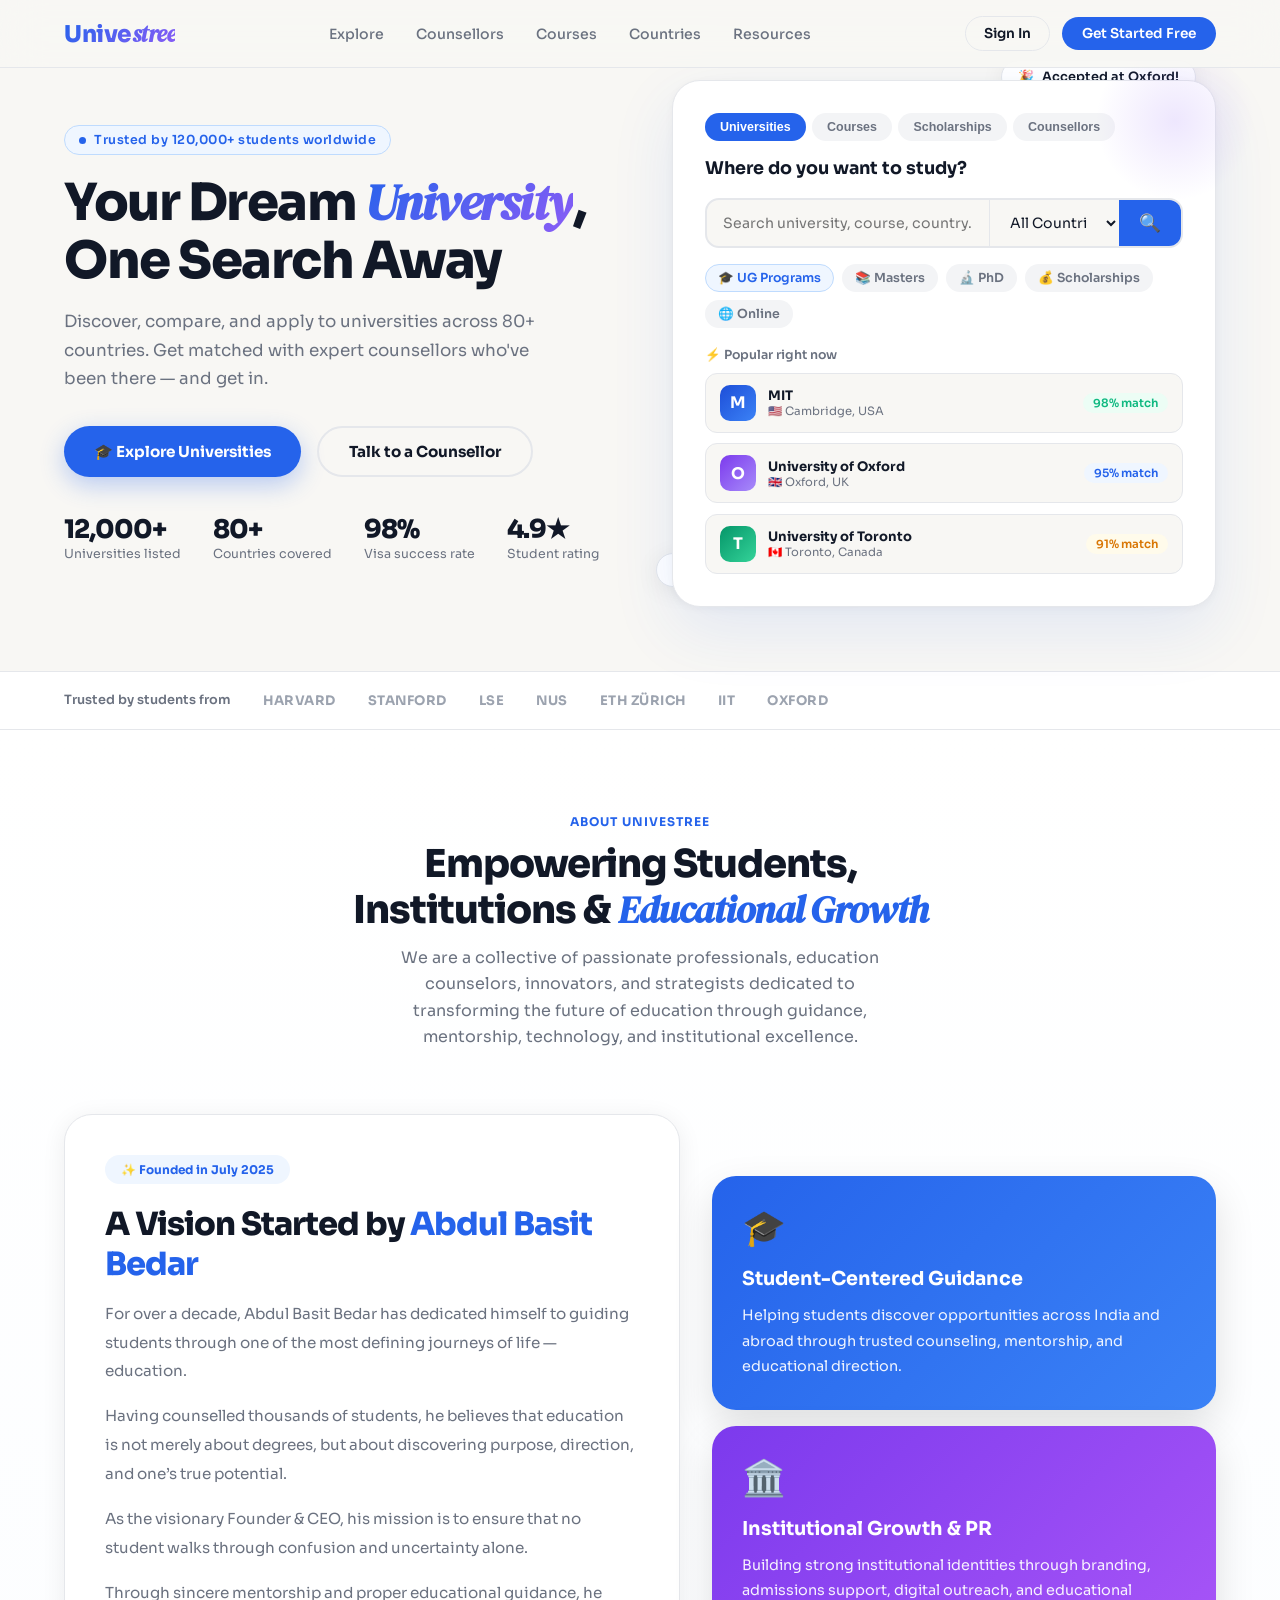
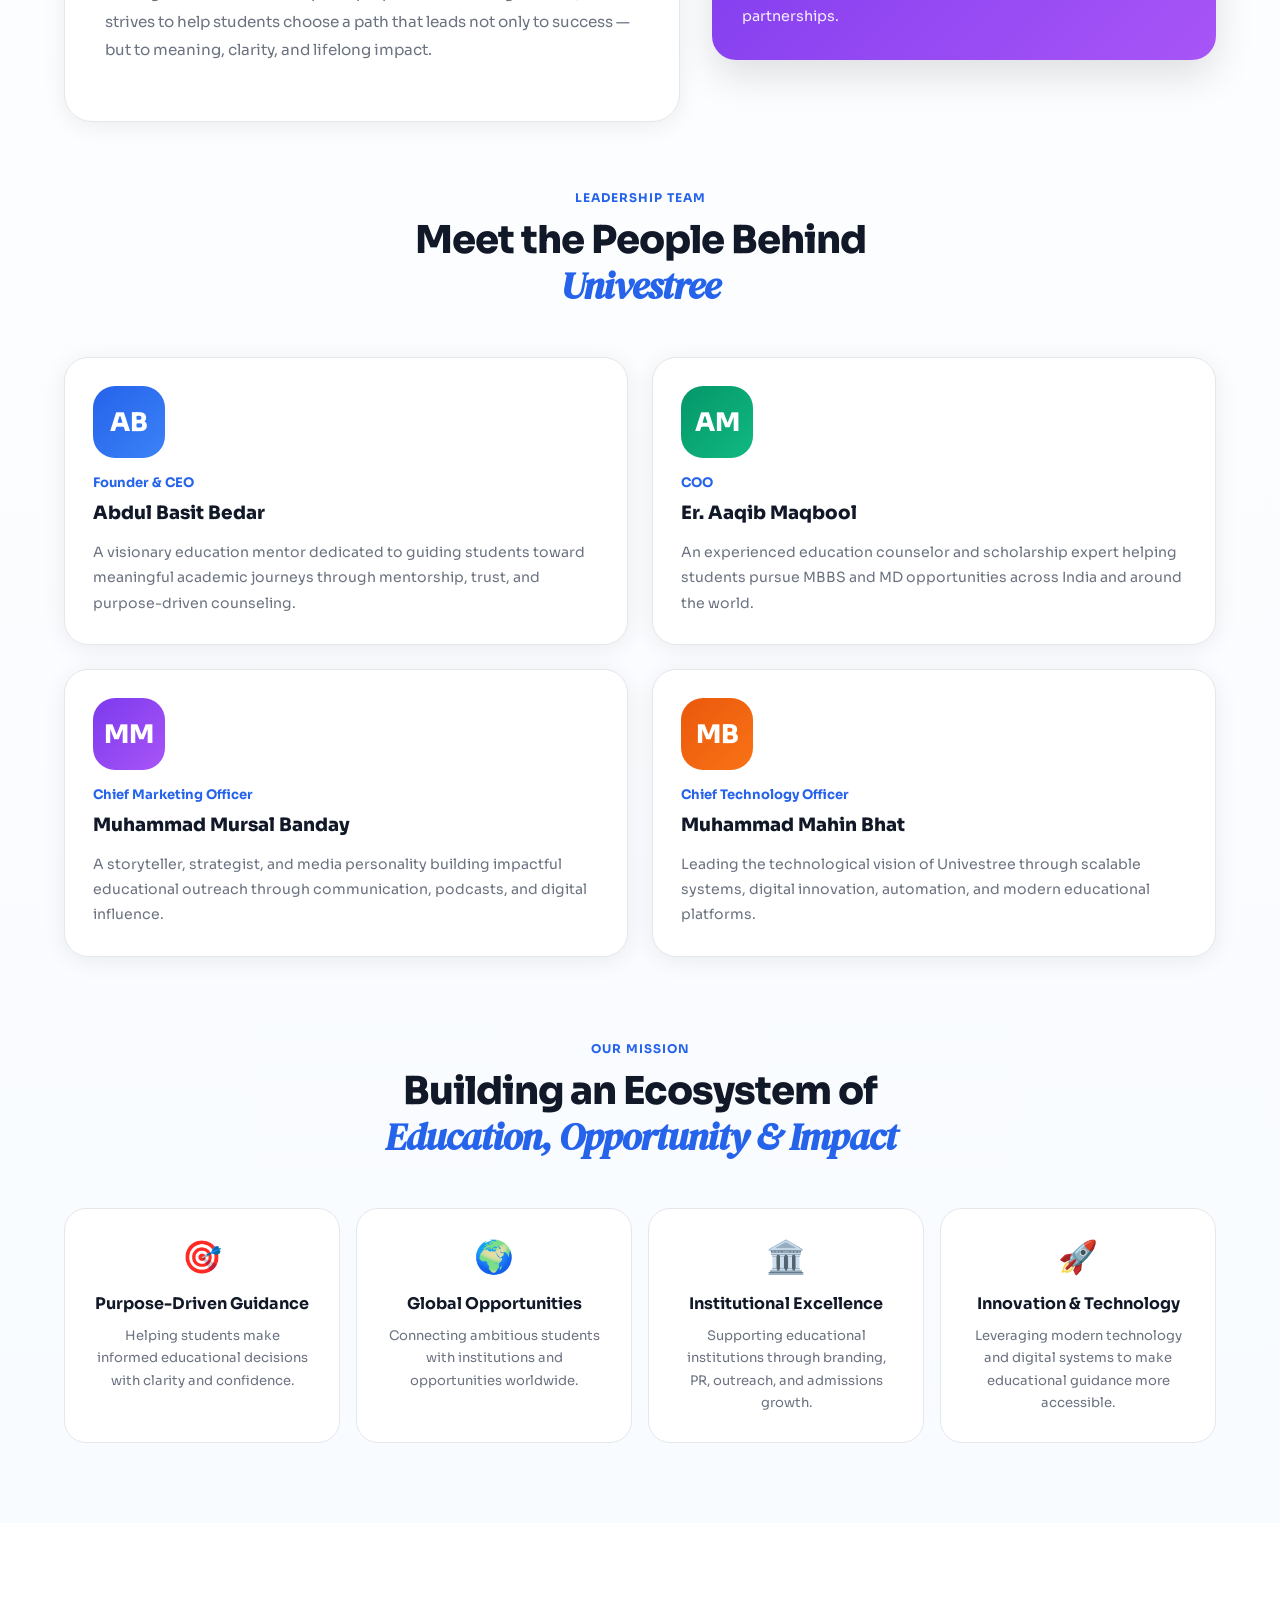
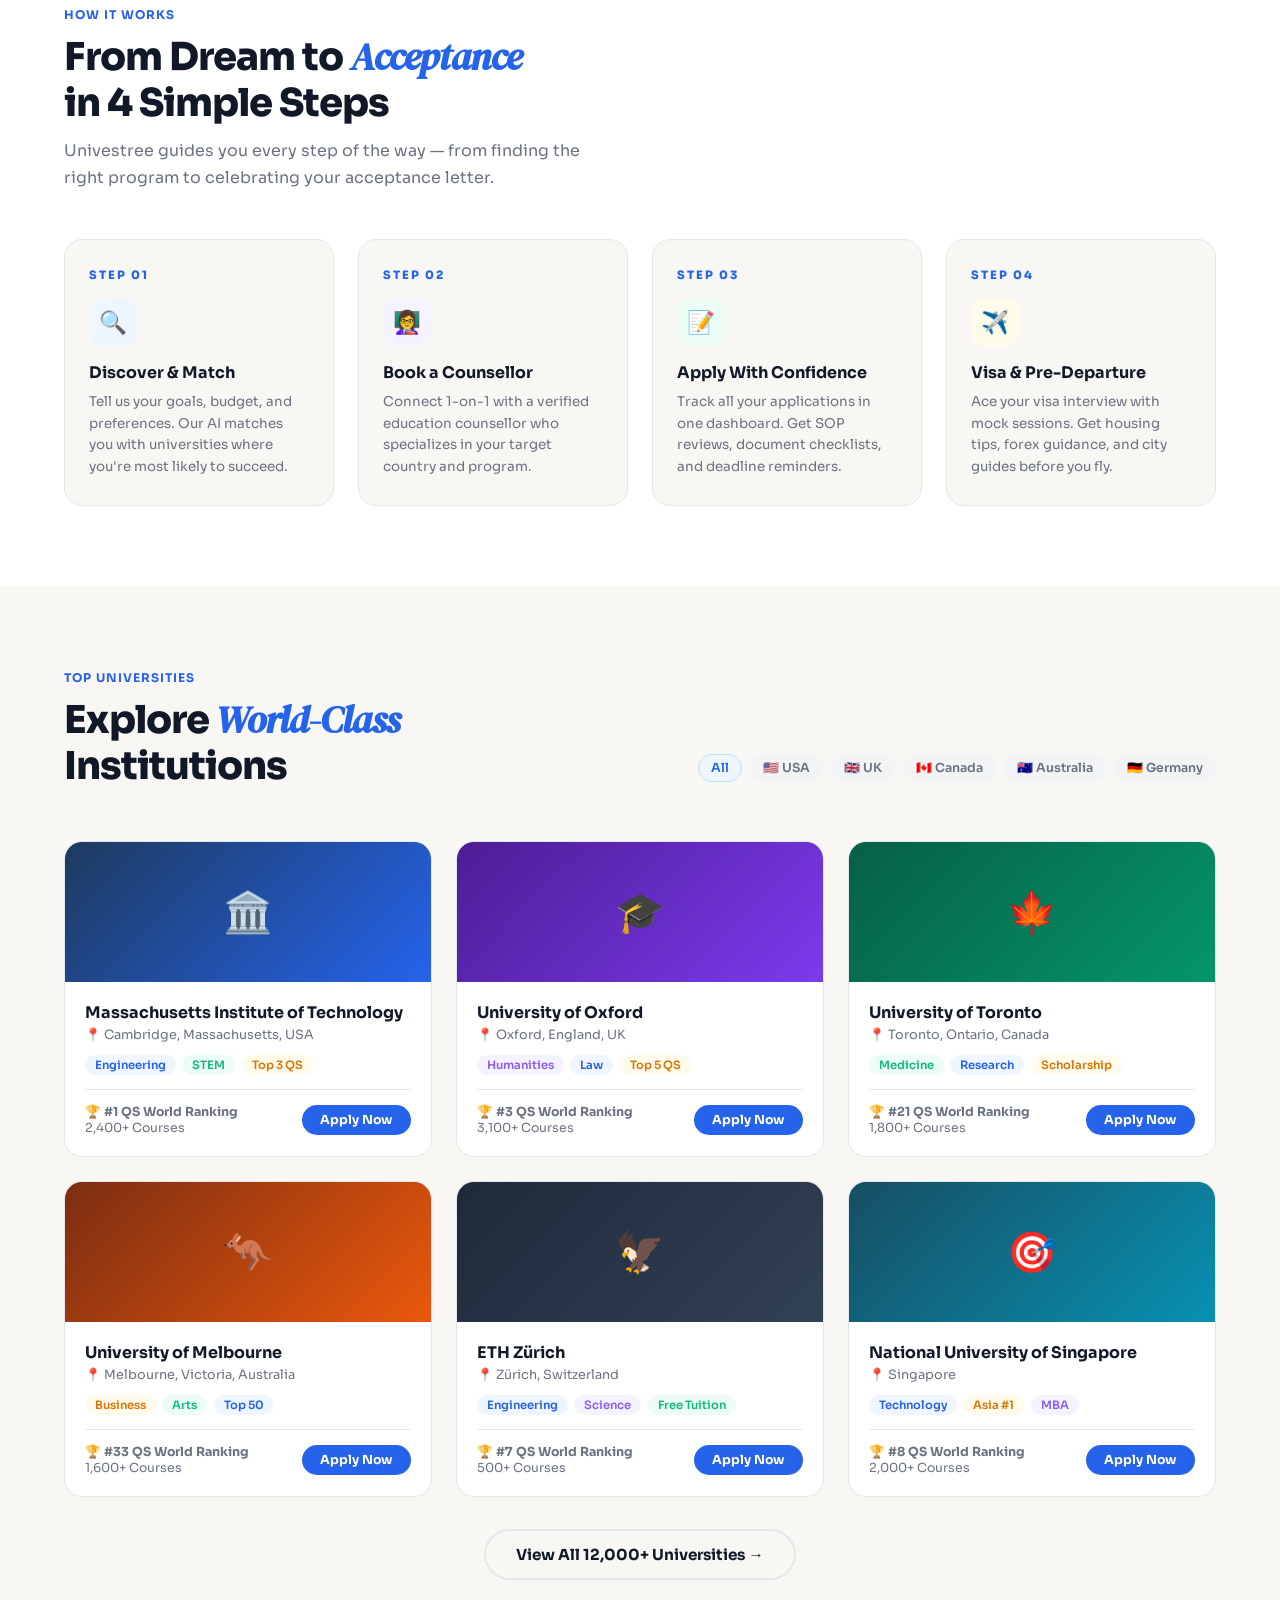
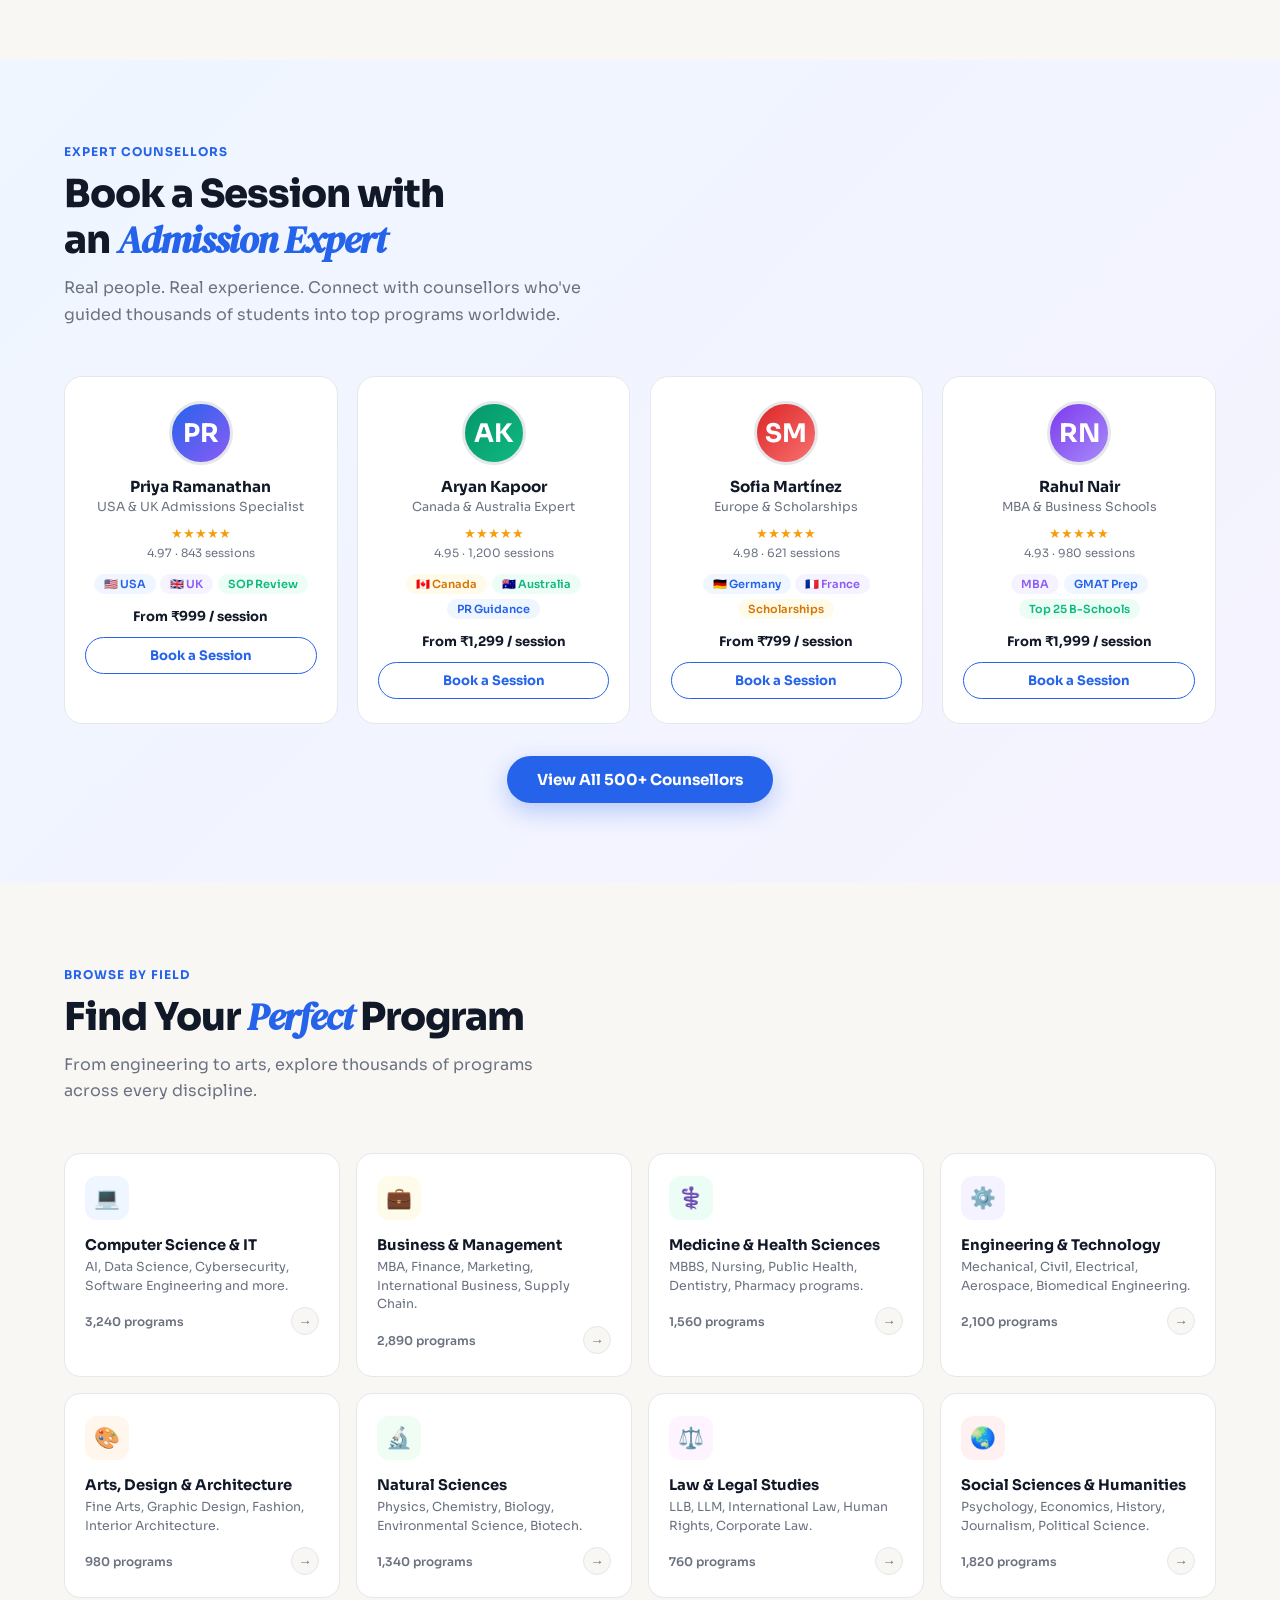
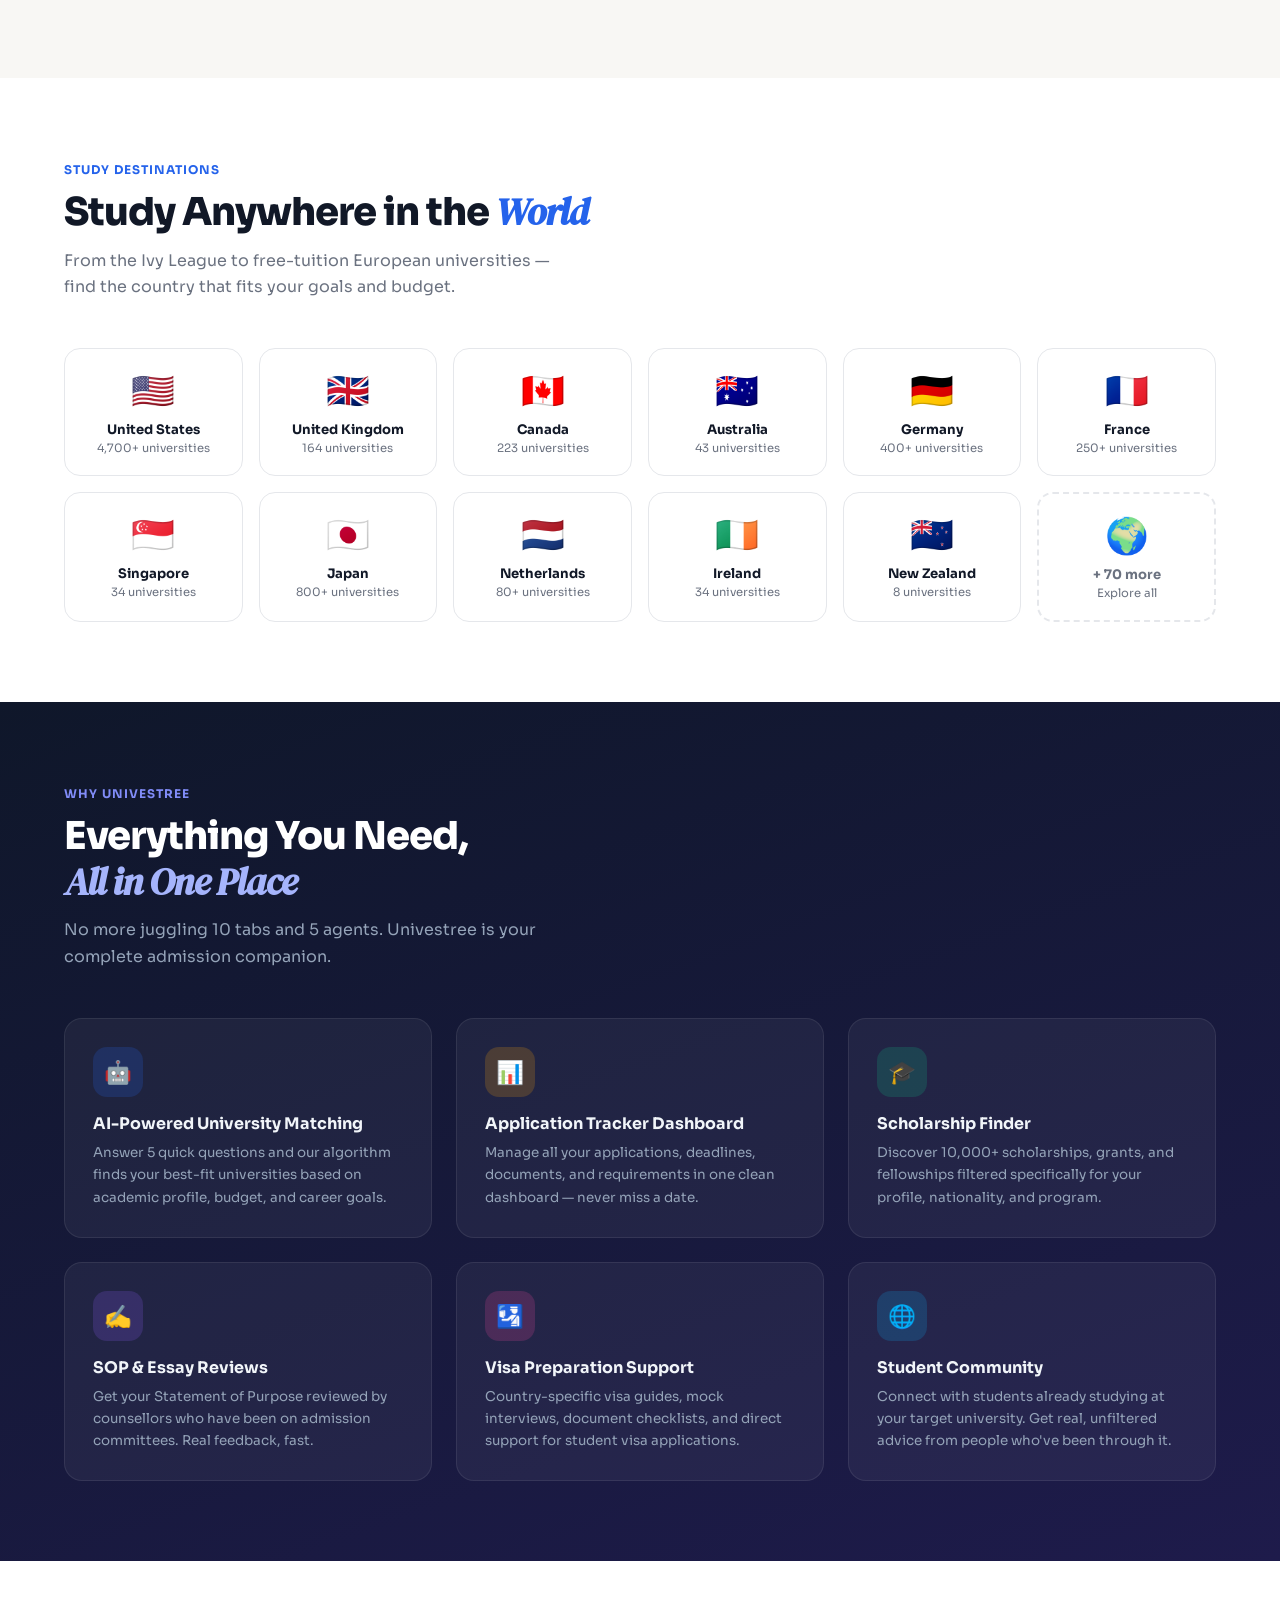
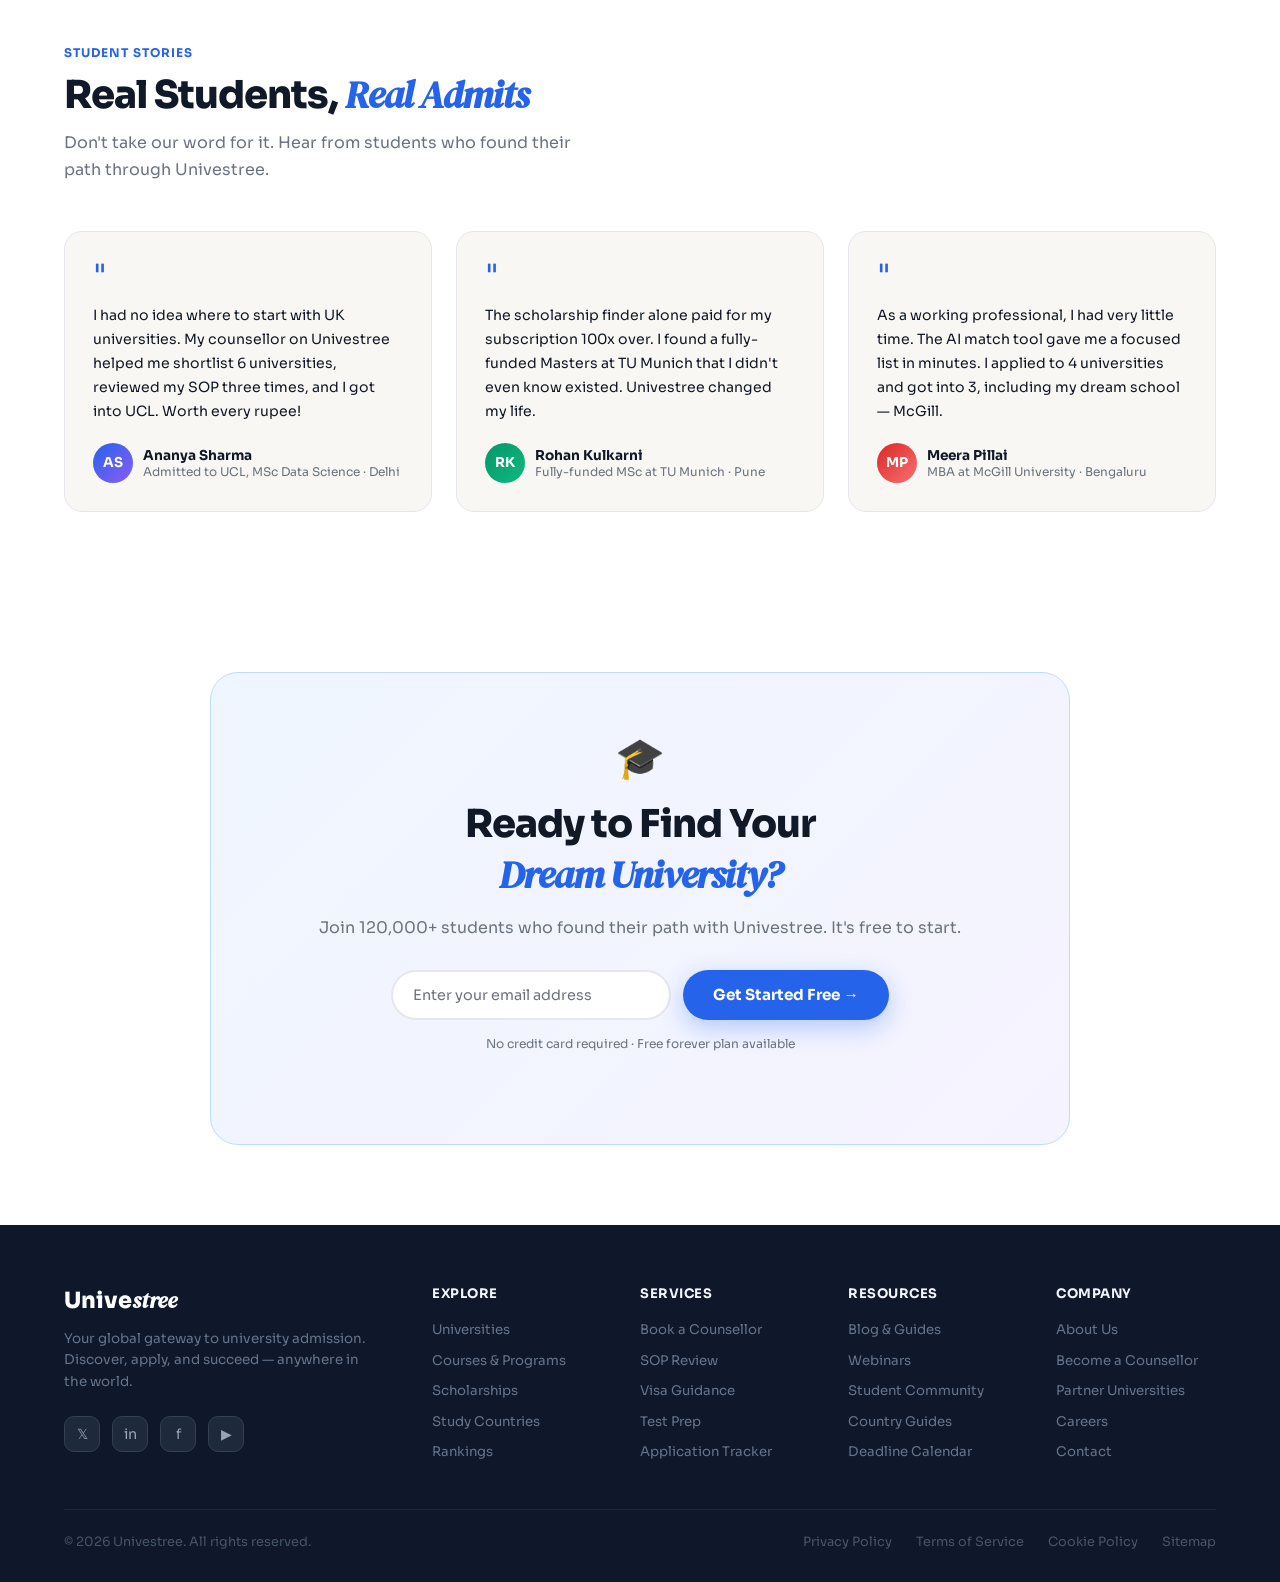
==== commit bd8f36b5: "kept latest frontend version" ====
--- a/index.html
+++ b/index.html
@@ -1,235 +1,1734 @@
 <!DOCTYPE html>
 <html lang="en">
-
 <head>
-
 <meta charset="UTF-8">
 <meta name="viewport" content="width=device-width, initial-scale=1.0">
-
-<title>Univestree</title>
-
+<title>Univestree — Find Your University, Anywhere in the World</title>
 <link rel="preconnect" href="https://fonts.googleapis.com">
-
-<link href="https://fonts.googleapis.com/css2?family=Sora:wght@300;400;500;600;700;800&display=swap" rel="stylesheet">
-
-<link rel="stylesheet" href="css/style.css">
-
+<link href="https://fonts.googleapis.com/css2?family=Sora:wght@300;400;500;600;700;800&family=DM+Serif+Display:ital@0;1&display=swap" rel="stylesheet">
+<style>
+  :root {
+    --primary: #2563EB;
+    --primary-light: #3B82F6;
+    --primary-dark: #1D4ED8;
+    --accent: #F59E0B;
+    --accent2: #10B981;
+    --accent3: #8B5CF6;
+    --bg: #F8F7F4;
+    --card: #FFFFFF;
+    --text: #111827;
+    --muted: #6B7280;
+    --border: #E5E7EB;
+    --warm: #FFF7ED;
+    --radius: 18px;
+    --shadow: 0 4px 24px rgba(0,0,0,0.07);
+    --shadow-hover: 0 12px 40px rgba(37,99,235,0.13);
+  }
+
+  * { margin: 0; padding: 0; box-sizing: border-box; }
+
+  body {
+    font-family: 'Sora', sans-serif;
+    background: var(--bg);
+    color: var(--text);
+    overflow-x: hidden;
+  }
+
+  /* ── NAV ── */
+  nav {
+    position: fixed; top: 0; left: 0; right: 0; z-index: 100;
+    background: rgba(248,247,244,0.88);
+    backdrop-filter: blur(20px);
+    border-bottom: 1px solid var(--border);
+    padding: 0 5%;
+    display: flex; align-items: center; justify-content: space-between;
+    height: 68px;
+  }
+  .logo {
+    font-size: 1.45rem; font-weight: 800;
+    background: linear-gradient(135deg, var(--primary), var(--accent3));
+    -webkit-background-clip: text; -webkit-text-fill-color: transparent;
+    letter-spacing: -0.5px;
+  }
+  .logo span { font-family: 'DM Serif Display', serif; font-style: italic; }
+  nav ul {
+    display: flex; gap: 2rem; list-style: none;
+    align-items: center;
+  }
+  nav ul a {
+    text-decoration: none; color: var(--muted);
+    font-size: 0.88rem; font-weight: 500;
+    transition: color 0.2s;
+  }
+  nav ul a:hover { color: var(--primary); }
+  .nav-ctas { display: flex; gap: 0.75rem; align-items: center; }
+  .btn-ghost {
+    padding: 8px 18px; border-radius: 50px;
+    border: 1.5px solid var(--border);
+    background: transparent; color: var(--text);
+    font-family: 'Sora', sans-serif; font-size: 0.85rem; font-weight: 600;
+    cursor: pointer; transition: all 0.2s;
+  }
+  .btn-ghost:hover { border-color: var(--primary); color: var(--primary); }
+  .btn-primary {
+    padding: 8px 20px; border-radius: 50px;
+    border: none; background: var(--primary); color: #fff;
+    font-family: 'Sora', sans-serif; font-size: 0.85rem; font-weight: 600;
+    cursor: pointer; transition: all 0.2s;
+  }
+  .btn-primary:hover { background: var(--primary-dark); transform: translateY(-1px); box-shadow: 0 6px 20px rgba(37,99,235,0.3); }
+
+  /* ── HERO ── */
+  .hero {
+    margin-top: 68px;
+    padding: 80px 5% 60px;
+    display: grid; grid-template-columns: 1fr 1fr; gap: 4rem;
+    align-items: center; max-width: 1280px; margin-left: auto; margin-right: auto;
+    margin-top: 68px;
+  }
+  .hero-tag {
+    display: inline-flex; align-items: center; gap: 8px;
+    background: #EFF6FF; color: var(--primary);
+    font-size: 0.78rem; font-weight: 600; letter-spacing: 0.5px;
+    padding: 6px 14px; border-radius: 50px;
+    border: 1px solid #BFDBFE;
+    margin-bottom: 1.2rem;
+  }
+  .hero-tag .dot { width: 7px; height: 7px; background: var(--primary); border-radius: 50%; animation: pulse 2s infinite; }
+  @keyframes pulse { 0%,100%{opacity:1} 50%{opacity:0.4} }
+  .hero h1 {
+    font-size: clamp(2.4rem, 4vw, 3.6rem);
+    font-weight: 800; line-height: 1.12;
+    letter-spacing: -1.5px; color: var(--text);
+    margin-bottom: 1.2rem;
+  }
+  .hero h1 em {
+    font-family: 'DM Serif Display', serif;
+    font-style: italic;
+    background: linear-gradient(135deg, #2563EB, #8B5CF6);
+    -webkit-background-clip: text; -webkit-text-fill-color: transparent;
+  }
+  .hero p {
+    font-size: 1.05rem; color: var(--muted);
+    line-height: 1.7; max-width: 480px; margin-bottom: 2rem;
+  }
+  .hero-btns { display: flex; gap: 1rem; flex-wrap: wrap; margin-bottom: 2.5rem; }
+  .btn-big {
+    padding: 14px 30px; border-radius: 50px;
+    font-family: 'Sora', sans-serif; font-size: 0.95rem; font-weight: 700;
+    cursor: pointer; transition: all 0.25s;
+  }
+  .btn-big.primary {
+    background: var(--primary); color: #fff; border: none;
+    box-shadow: 0 8px 24px rgba(37,99,235,0.3);
+  }
+  .btn-big.primary:hover { transform: translateY(-2px); box-shadow: 0 12px 32px rgba(37,99,235,0.4); }
+  .btn-big.outline {
+    background: transparent; color: var(--text);
+    border: 2px solid var(--border);
+  }
+  .btn-big.outline:hover { border-color: var(--primary); color: var(--primary); }
+  .hero-stats {
+    display: flex; gap: 2rem; flex-wrap: wrap;
+  }
+  .stat { display: flex; flex-direction: column; }
+  .stat-num {
+    font-size: 1.6rem; font-weight: 800; color: var(--text);
+    letter-spacing: -1px; line-height: 1;
+  }
+  .stat-label { font-size: 0.78rem; color: var(--muted); margin-top: 3px; }
+
+  /* Hero Right — Search Card */
+  .hero-card {
+    background: var(--card);
+    border-radius: 28px;
+    padding: 32px;
+    box-shadow: 0 24px 64px rgba(37,99,235,0.1), 0 2px 8px rgba(0,0,0,0.04);
+    border: 1px solid var(--border);
+    position: relative; overflow: visible;
+  }
+  .hero-card::before {
+    content: '';
+    position: absolute; top: -40px; right: -40px;
+    width: 160px; height: 160px;
+    background: radial-gradient(circle, rgba(139,92,246,0.15), transparent 70%);
+    pointer-events: none;
+  }
+  .card-title {
+    font-size: 1.1rem; font-weight: 700; margin-bottom: 1.2rem;
+    color: var(--text);
+  }
+  .search-row {
+    display: flex; gap: 0; margin-bottom: 1rem;
+    border: 2px solid var(--border);
+    border-radius: 14px; overflow: hidden;
+    background: var(--bg); transition: border-color 0.2s;
+  }
+  .search-row:focus-within { border-color: var(--primary); }
+  .search-row input, .search-row select {
+    flex: 1; border: none; background: transparent;
+    padding: 13px 16px; font-family: 'Sora', sans-serif;
+    font-size: 0.88rem; color: var(--text); outline: none;
+  }
+  .search-row select { border-left: 1px solid var(--border); max-width: 130px; }
+  .search-btn {
+    background: var(--primary); color: #fff; border: none;
+    padding: 12px 20px; font-size: 1.1rem; cursor: pointer;
+    transition: background 0.2s;
+  }
+  .search-btn:hover { background: var(--primary-dark); }
+
+  .filter-chips {
+    display: flex; gap: 0.5rem; flex-wrap: wrap; margin-bottom: 1.2rem;
+  }
+  .chip {
+    display: inline-flex; align-items: center; gap: 5px;
+    padding: 5px 12px; border-radius: 50px; font-size: 0.78rem;
+    font-weight: 600; cursor: pointer; transition: all 0.2s;
+    border: 1.5px solid transparent;
+  }
+  .chip.active { background: #EFF6FF; color: var(--primary); border-color: #BFDBFE; }
+  .chip:not(.active) { background: #F3F4F6; color: var(--muted); border-color: transparent; }
+  .chip:hover { border-color: var(--primary); color: var(--primary); }
+
+  .mini-unis {
+    display: flex; flex-direction: column; gap: 0.65rem;
+  }
+  .mini-uni-card {
+    display: flex; align-items: center; gap: 12px;
+    padding: 11px 14px; background: var(--bg);
+    border-radius: 12px; border: 1px solid var(--border);
+    cursor: pointer; transition: all 0.2s;
+  }
+  .mini-uni-card:hover { border-color: var(--primary); background: #EFF6FF; }
+  .uni-logo-sm {
+    width: 36px; height: 36px; border-radius: 10px;
+    display: flex; align-items: center; justify-content: center;
+    font-size: 1rem; font-weight: 700; color: #fff;
+  }
+  .uni-info { flex: 1; }
+  .uni-name-sm { font-size: 0.82rem; font-weight: 700; color: var(--text); }
+  .uni-country-sm { font-size: 0.72rem; color: var(--muted); }
+  .uni-match {
+    font-size: 0.72rem; font-weight: 700;
+    padding: 3px 9px; border-radius: 50px;
+  }
+
+  /* ── TRUST BAR ── */
+  .trust-bar {
+    background: var(--card); border-top: 1px solid var(--border); border-bottom: 1px solid var(--border);
+    padding: 20px 5%;
+  }
+  .trust-inner {
+    max-width: 1280px; margin: 0 auto;
+    display: flex; align-items: center; gap: 2rem; flex-wrap: wrap;
+  }
+  .trust-label { font-size: 0.8rem; color: var(--muted); font-weight: 600; white-space: nowrap; }
+  .trust-logos {
+    display: flex; gap: 2rem; align-items: center; flex-wrap: wrap;
+  }
+  .t-logo {
+    font-size: 0.82rem; font-weight: 700; color: #9CA3AF;
+    letter-spacing: 0.5px; transition: color 0.2s;
+  }
+  .t-logo:hover { color: var(--muted); }
+
+  /* ── SECTION LAYOUT ── */
+  section { padding: 80px 5%; }
+  .section-inner { max-width: 1280px; margin: 0 auto; }
+  .section-tag {
+    display: inline-block; font-size: 0.75rem; font-weight: 700;
+    letter-spacing: 1px; text-transform: uppercase;
+    color: var(--primary); margin-bottom: 0.75rem;
+  }
+  .section-h {
+    font-size: clamp(1.8rem, 3vw, 2.6rem);
+    font-weight: 800; letter-spacing: -1px;
+    line-height: 1.2; margin-bottom: 0.75rem;
+  }
+  .section-h em {
+    font-family: 'DM Serif Display', serif; font-style: italic;
+    color: var(--primary);
+  }
+  .section-sub {
+    font-size: 1rem; color: var(--muted); max-width: 520px; line-height: 1.65;
+    margin-bottom: 3rem;
+  }
+
+  /* ── HOW IT WORKS ── */
+  .how { background: var(--card); }
+  .steps-grid {
+    display: grid; grid-template-columns: repeat(4, 1fr); gap: 1.5rem;
+  }
+  .step-card {
+    background: var(--bg); border-radius: var(--radius);
+    padding: 28px 24px; border: 1px solid var(--border);
+    transition: all 0.3s; position: relative; overflow: hidden;
+  }
+  .step-card::after {
+    content: ''; position: absolute; bottom: 0; left: 0; right: 0;
+    height: 3px; background: linear-gradient(90deg, var(--primary), var(--accent3));
+    transform: scaleX(0); transition: transform 0.3s;
+  }
+  .step-card:hover { transform: translateY(-4px); box-shadow: var(--shadow-hover); }
+  .step-card:hover::after { transform: scaleX(1); }
+  .step-num {
+    font-size: 0.72rem; font-weight: 800; color: var(--primary);
+    letter-spacing: 2px; margin-bottom: 1rem;
+  }
+  .step-icon {
+    width: 48px; height: 48px; border-radius: 14px;
+    display: flex; align-items: center; justify-content: center;
+    font-size: 1.4rem; margin-bottom: 1rem;
+  }
+  .step-card h3 { font-size: 1rem; font-weight: 700; margin-bottom: 0.5rem; }
+  .step-card p { font-size: 0.84rem; color: var(--muted); line-height: 1.6; }
+
+  /* ── UNIVERSITY CARDS ── */
+  .unis-grid {
+    display: grid; grid-template-columns: repeat(3, 1fr); gap: 1.5rem;
+    margin-bottom: 2rem;
+  }
+  .uni-card {
+    background: var(--card); border-radius: var(--radius);
+    border: 1px solid var(--border); overflow: hidden;
+    cursor: pointer; transition: all 0.3s;
+  }
+  .uni-card:hover { transform: translateY(-6px); box-shadow: var(--shadow-hover); border-color: #BFDBFE; }
+  .uni-card-img {
+    height: 140px; display: flex; align-items: center; justify-content: center;
+    font-size: 2.5rem; position: relative; overflow: hidden;
+  }
+  .uni-card-body { padding: 20px; }
+  .uni-card-name {
+    font-size: 1rem; font-weight: 700; margin-bottom: 4px;
+    color: var(--text);
+  }
+  .uni-card-loc {
+    font-size: 0.8rem; color: var(--muted); margin-bottom: 12px;
+    display: flex; align-items: center; gap: 4px;
+  }
+  .uni-card-tags {
+    display: flex; gap: 0.4rem; flex-wrap: wrap; margin-bottom: 14px;
+  }
+  .tag {
+    font-size: 0.72rem; font-weight: 600; padding: 3px 10px; border-radius: 50px;
+  }
+  .tag-blue { background: #EFF6FF; color: var(--primary); }
+  .tag-green { background: #ECFDF5; color: var(--accent2); }
+  .tag-amber { background: #FFFBEB; color: #D97706; }
+  .tag-purple { background: #F5F3FF; color: var(--accent3); }
+  .uni-card-footer {
+    display: flex; align-items: center; justify-content: space-between;
+    border-top: 1px solid var(--border); padding-top: 14px;
+  }
+  .uni-card-rank { font-size: 0.78rem; font-weight: 700; color: var(--muted); }
+  .uni-card-courses { font-size: 0.78rem; color: var(--muted); }
+  .apply-btn {
+    padding: 7px 18px; border-radius: 50px; border: none;
+    background: var(--primary); color: #fff;
+    font-family: 'Sora', sans-serif; font-size: 0.78rem; font-weight: 700;
+    cursor: pointer; transition: all 0.2s;
+  }
+  .apply-btn:hover { background: var(--primary-dark); }
+  .view-all-row { text-align: center; }
+
+  /* ── COUNSELLORS ── */
+  .counsellors-bg { background: linear-gradient(135deg, #EFF6FF 0%, #F5F3FF 100%); }
+  .counsellors-grid {
+    display: grid; grid-template-columns: repeat(4, 1fr); gap: 1.2rem;
+  }
+  .counsellor-card {
+    background: var(--card); border-radius: var(--radius);
+    padding: 24px 20px; text-align: center;
+    border: 1px solid var(--border); cursor: pointer;
+    transition: all 0.3s;
+  }
+  .counsellor-card:hover { transform: translateY(-5px); box-shadow: var(--shadow-hover); border-color: #BFDBFE; }
+  .c-avatar {
+    width: 64px; height: 64px; border-radius: 50%;
+    margin: 0 auto 12px;
+    display: flex; align-items: center; justify-content: center;
+    font-size: 1.6rem; font-weight: 700; color: #fff;
+    border: 3px solid var(--border);
+  }
+  .c-name { font-size: 0.95rem; font-weight: 700; margin-bottom: 3px; }
+  .c-spec { font-size: 0.78rem; color: var(--muted); margin-bottom: 10px; }
+  .c-stars { font-size: 0.82rem; color: #F59E0B; margin-bottom: 4px; }
+  .c-reviews { font-size: 0.72rem; color: var(--muted); margin-bottom: 14px; }
+  .c-tags { display: flex; gap: 0.3rem; justify-content: center; flex-wrap: wrap; margin-bottom: 14px; }
+  .c-price { font-size: 0.82rem; font-weight: 700; color: var(--text); margin-bottom: 12px; }
+  .book-btn {
+    width: 100%; padding: 9px; border-radius: 50px;
+    border: 1.5px solid var(--primary); background: transparent;
+    color: var(--primary); font-family: 'Sora', sans-serif;
+    font-size: 0.82rem; font-weight: 700; cursor: pointer; transition: all 0.2s;
+  }
+  .book-btn:hover { background: var(--primary); color: #fff; }
+
+  /* ── COURSES ── */
+  .courses-grid {
+    display: grid; grid-template-columns: repeat(4, 1fr); gap: 1rem;
+  }
+  .course-card {
+    background: var(--card); border-radius: 16px;
+    padding: 22px 20px; border: 1px solid var(--border);
+    cursor: pointer; transition: all 0.3s;
+  }
+  .course-card:hover { transform: translateY(-4px); box-shadow: var(--shadow-hover); }
+  .course-icon {
+    width: 44px; height: 44px; border-radius: 12px;
+    display: flex; align-items: center; justify-content: center;
+    font-size: 1.3rem; margin-bottom: 1rem;
+  }
+  .course-card h3 { font-size: 0.92rem; font-weight: 700; margin-bottom: 4px; }
+  .course-card p { font-size: 0.78rem; color: var(--muted); margin-bottom: 12px; line-height: 1.5; }
+  .course-meta { display: flex; align-items: center; justify-content: space-between; }
+  .course-count { font-size: 0.75rem; font-weight: 600; color: var(--muted); }
+  .course-arrow {
+    width: 28px; height: 28px; border-radius: 50%;
+    background: var(--bg); border: 1px solid var(--border);
+    display: flex; align-items: center; justify-content: center;
+    font-size: 0.85rem; color: var(--muted); transition: all 0.2s;
+  }
+  .course-card:hover .course-arrow { background: var(--primary); color: #fff; border-color: var(--primary); }
+
+  /* ── TESTIMONIALS ── */
+  .testimonials-bg { background: var(--card); }
+  .test-grid {
+    display: grid; grid-template-columns: repeat(3, 1fr); gap: 1.5rem;
+  }
+  .test-card {
+    background: var(--bg); border-radius: var(--radius);
+    padding: 28px; border: 1px solid var(--border); transition: all 0.3s;
+  }
+  .test-card:hover { box-shadow: var(--shadow-hover); border-color: #BFDBFE; }
+  .test-quote { font-size: 2rem; color: var(--primary); line-height: 1; margin-bottom: 0.75rem; }
+  .test-text { font-size: 0.88rem; color: var(--text); line-height: 1.7; margin-bottom: 1.2rem; }
+  .test-author { display: flex; align-items: center; gap: 10px; }
+  .test-avatar {
+    width: 40px; height: 40px; border-radius: 50%;
+    display: flex; align-items: center; justify-content: center;
+    font-weight: 700; font-size: 0.85rem; color: #fff;
+  }
+  .test-name { font-size: 0.85rem; font-weight: 700; }
+  .test-info { font-size: 0.75rem; color: var(--muted); }
+
+  /* ── COUNTRIES ── */
+  .countries-grid {
+    display: grid; grid-template-columns: repeat(6, 1fr); gap: 1rem;
+  }
+  .country-card {
+    background: var(--card); border-radius: 16px;
+    padding: 20px 16px; text-align: center;
+    border: 1px solid var(--border); cursor: pointer; transition: all 0.3s;
+  }
+  .country-card:hover { border-color: var(--primary); background: #EFF6FF; transform: translateY(-3px); }
+  .country-flag { font-size: 2.2rem; margin-bottom: 8px; }
+  .country-name { font-size: 0.82rem; font-weight: 700; margin-bottom: 3px; }
+  .country-unis { font-size: 0.72rem; color: var(--muted); }
+
+  /* ── FEATURES (Why Univestree) ── */
+  .features-bg { background: linear-gradient(160deg, #0F172A 0%, #1E1B4B 100%); color: #fff; }
+  .features-bg .section-tag { color: #818CF8; }
+  .features-bg .section-h { color: #fff; }
+  .features-bg .section-h em { color: #A5B4FC; -webkit-text-fill-color: #A5B4FC; }
+  .features-bg .section-sub { color: #94A3B8; }
+  .features-grid {
+    display: grid; grid-template-columns: repeat(3, 1fr); gap: 1.5rem;
+  }
+  .feat-card {
+    background: rgba(255,255,255,0.05);
+    border-radius: var(--radius); padding: 28px;
+    border: 1px solid rgba(255,255,255,0.08);
+    transition: all 0.3s;
+  }
+  .feat-card:hover { background: rgba(255,255,255,0.08); border-color: rgba(165,180,252,0.3); }
+  .feat-icon {
+    width: 50px; height: 50px; border-radius: 14px;
+    display: flex; align-items: center; justify-content: center;
+    font-size: 1.4rem; margin-bottom: 1rem;
+  }
+  .feat-card h3 { font-size: 1rem; font-weight: 700; color: #F1F5F9; margin-bottom: 0.5rem; }
+  .feat-card p { font-size: 0.84rem; color: #94A3B8; line-height: 1.65; }
+
+  /* ── CTA ── */
+  .cta-section {
+    background: var(--card); padding: 80px 5%;
+  }
+  .cta-box {
+    max-width: 860px; margin: 0 auto; text-align: center;
+    background: linear-gradient(135deg, #EFF6FF, #F5F3FF);
+    border-radius: 28px; padding: 60px 48px;
+    border: 1px solid #BFDBFE;
+  }
+  .cta-box h2 {
+    font-size: clamp(1.8rem, 3vw, 2.6rem);
+    font-weight: 800; letter-spacing: -1px; margin-bottom: 1rem;
+  }
+  .cta-box h2 em {
+    font-family: 'DM Serif Display', serif; font-style: italic; color: var(--primary);
+  }
+  .cta-box p { font-size: 1rem; color: var(--muted); margin-bottom: 2rem; }
+  .cta-row { display: flex; gap: 0.75rem; justify-content: center; flex-wrap: wrap; }
+  .email-input {
+    padding: 14px 20px; border-radius: 50px;
+    border: 2px solid var(--border); background: var(--card);
+    font-family: 'Sora', sans-serif; font-size: 0.9rem;
+    width: 280px; outline: none; color: var(--text);
+    transition: border-color 0.2s;
+  }
+  .email-input:focus { border-color: var(--primary); }
+  .email-input::placeholder { color: var(--muted); }
+
+  /* ── FOOTER ── */
+  footer {
+    background: #0F172A; color: #94A3B8; padding: 60px 5% 32px;
+  }
+  .footer-inner { max-width: 1280px; margin: 0 auto; }
+  .footer-top {
+    display: grid; grid-template-columns: 2fr 1fr 1fr 1fr 1fr; gap: 3rem;
+    margin-bottom: 48px;
+  }
+  .footer-logo {
+    font-size: 1.4rem; font-weight: 800; color: #fff;
+    margin-bottom: 0.75rem;
+  }
+  .footer-logo span { font-family: 'DM Serif Display', serif; font-style: italic; }
+  .footer-tagline { font-size: 0.84rem; line-height: 1.6; color: #64748B; margin-bottom: 1.5rem; }
+  .footer-socials { display: flex; gap: 0.75rem; }
+  .social-btn {
+    width: 36px; height: 36px; border-radius: 10px;
+    background: #1E293B; border: 1px solid #334155;
+    display: flex; align-items: center; justify-content: center;
+    font-size: 0.9rem; cursor: pointer; transition: all 0.2s;
+    color: #94A3B8;
+  }
+  .social-btn:hover { background: var(--primary); border-color: var(--primary); color: #fff; }
+  .footer-col h4 { font-size: 0.82rem; font-weight: 700; color: #F1F5F9; margin-bottom: 1rem; letter-spacing: 0.5px; text-transform: uppercase; }
+  .footer-col ul { list-style: none; display: flex; flex-direction: column; gap: 0.6rem; }
+  .footer-col ul a {
+    text-decoration: none; color: #64748B; font-size: 0.83rem;
+    transition: color 0.2s;
+  }
+  .footer-col ul a:hover { color: #94A3B8; }
+  .footer-bottom {
+    border-top: 1px solid #1E293B; padding-top: 24px;
+    display: flex; align-items: center; justify-content: space-between; flex-wrap: wrap; gap: 1rem;
+  }
+  .footer-copy { font-size: 0.8rem; color: #475569; }
+  .footer-links { display: flex; gap: 1.5rem; }
+  .footer-links a { font-size: 0.8rem; color: #475569; text-decoration: none; transition: color 0.2s; }
+  .footer-links a:hover { color: #94A3B8; }
+
+  /* ── SEARCH TABS ── */
+  .search-tabs {
+    display: flex; gap: 0.4rem; margin-bottom: 1rem;
+  }
+  .s-tab {
+    padding: 6px 14px; border-radius: 50px;
+    font-size: 0.78rem; font-weight: 600; cursor: pointer;
+    border: 1.5px solid transparent; transition: all 0.2s;
+  }
+  .s-tab.active { background: var(--primary); color: #fff; }
+  .s-tab:not(.active) { color: var(--muted); background: #F3F4F6; }
+  .s-tab:not(.active):hover { border-color: var(--primary); color: var(--primary); }
+
+  /* ── FLOATING BADGES ── */
+  .badge-float {
+    position: absolute; display: flex; align-items: center; gap: 8px;
+    background: var(--card); border: 1px solid var(--border);
+    border-radius: 50px; padding: 8px 16px;
+    box-shadow: var(--shadow); font-size: 0.8rem; font-weight: 600;
+    white-space: nowrap; pointer-events: none;
+  }
+
+  /* ── SCROLL ANIMATIONS ── */
+  .reveal {
+    opacity: 0; transform: translateY(24px);
+    transition: opacity 0.6s ease, transform 0.6s ease;
+  }
+  .reveal.in { opacity: 1; transform: none; }
+  .reveal-delay-1 { transition-delay: 0.1s; }
+  .reveal-delay-2 { transition-delay: 0.2s; }
+  .reveal-delay-3 { transition-delay: 0.3s; }
+/* ── ABOUT US PREMIUM ── */
+
+.about-premium {
+  background: linear-gradient(180deg,#ffffff 0%,#f8fbff 100%);
+}
+
+.about-grid {
+  display:grid;
+  grid-template-columns:1.1fr 0.9fr;
+  gap:2rem;
+  align-items:center;
+  margin-bottom:4rem;
+}
+
+.about-card {
+  background:var(--card);
+  border:1px solid var(--border);
+  border-radius:28px;
+  padding:40px;
+  box-shadow:var(--shadow);
+}
+
+.about-founder-badge {
+  display:inline-flex;
+  align-items:center;
+  gap:8px;
+  background:#EFF6FF;
+  color:var(--primary);
+  padding:7px 16px;
+  border-radius:50px;
+  font-size:0.75rem;
+  font-weight:700;
+  margin-bottom:1.2rem;
+}
+
+.about-founder-title {
+  font-size:2rem;
+  font-weight:800;
+  line-height:1.25;
+  margin-bottom:1rem;
+  letter-spacing:-1px;
+}
+
+.about-founder-text {
+  color:var(--muted);
+  line-height:1.9;
+  margin-bottom:1rem;
+  font-size:0.95rem;
+}
+
+.about-highlight-grid {
+  display:grid;
+  gap:1rem;
+}
+
+.about-highlight {
+  border-radius:24px;
+  padding:30px;
+  color:white;
+  box-shadow:0 16px 40px rgba(0,0,0,0.12);
+}
+
+.team-grid {
+  display:grid;
+  grid-template-columns:repeat(2,1fr);
+  gap:1.5rem;
+  margin-top:3rem;
+}
+
+.team-card {
+  background:var(--card);
+  border:1px solid var(--border);
+  border-radius:24px;
+  padding:28px;
+  transition:all 0.3s;
+  box-shadow:var(--shadow);
+}
+
+.team-card:hover {
+  transform:translateY(-6px);
+  box-shadow:var(--shadow-hover);
+}
+
+.team-avatar {
+  width:72px;
+  height:72px;
+  border-radius:22px;
+  display:flex;
+  align-items:center;
+  justify-content:center;
+  font-size:1.6rem;
+  font-weight:800;
+  color:white;
+  margin-bottom:1rem;
+}
+
+.team-role {
+  color:var(--primary);
+  font-size:0.82rem;
+  font-weight:700;
+  margin-bottom:0.6rem;
+}
+
+.team-name {
+  font-size:1.15rem;
+  font-weight:800;
+  margin-bottom:1rem;
+}
+
+.team-desc {
+  color:var(--muted);
+  line-height:1.8;
+  font-size:0.88rem;
+}
+
+.mission-grid {
+  display:grid;
+  grid-template-columns:repeat(4,1fr);
+  gap:1rem;
+  margin-top:3rem;
+}
+
+.mission-card {
+  background:var(--card);
+  border:1px solid var(--border);
+  border-radius:22px;
+  padding:28px;
+  text-align:center;
+  transition:all 0.3s;
+}
+
+.mission-card:hover {
+  transform:translateY(-4px);
+  box-shadow:var(--shadow-hover);
+}
+
+.mission-icon {
+  font-size:2rem;
+  margin-bottom:1rem;
+}
+
+.mission-title {
+  font-size:1rem;
+  font-weight:700;
+  margin-bottom:0.7rem;
+}
+
+.mission-text {
+  font-size:0.82rem;
+  color:var(--muted);
+  line-height:1.7;
+}
+
+@media(max-width:1024px){
+
+  .about-grid{
+    grid-template-columns:1fr;
+  }
+
+  .team-grid{
+    grid-template-columns:1fr;
+  }
+
+  .mission-grid{
+    grid-template-columns:repeat(2,1fr);
+  }
+
+}
+
+@media(max-width:640px){
+
+  .mission-grid{
+    grid-template-columns:1fr;
+  }
+
+  .about-card{
+    padding:28px;
+  }
+
+  .about-founder-title{
+    font-size:1.5rem;
+  }
+
+}
+  /* ── RESPONSIVE ── */
+  @media (max-width: 1024px) {
+    .hero { grid-template-columns: 1fr; gap: 2.5rem; }
+    .steps-grid { grid-template-columns: repeat(2, 1fr); }
+    .unis-grid { grid-template-columns: repeat(2, 1fr); }
+    .counsellors-grid { grid-template-columns: repeat(2, 1fr); }
+    .courses-grid { grid-template-columns: repeat(2, 1fr); }
+    .test-grid { grid-template-columns: 1fr; }
+    .countries-grid { grid-template-columns: repeat(3, 1fr); }
+    .features-grid { grid-template-columns: repeat(2, 1fr); }
+    .footer-top { grid-template-columns: 1fr 1fr; }
+  }
+  @media (max-width: 640px) {
+    nav ul { display: none; }
+    .hero { padding: 40px 5%; }
+    .steps-grid, .unis-grid, .counsellors-grid, .courses-grid { grid-template-columns: 1fr; }
+    .countries-grid { grid-template-columns: repeat(2, 1fr); }
+    .features-grid { grid-template-columns: 1fr; }
+    .footer-top { grid-template-columns: 1fr 1fr; gap: 2rem; }
+    .cta-box { padding: 36px 24px; }
+  }
+</style>
 </head>
-
 <body>
 
-<!-- NAVBAR -->
-
+<!-- NAV -->
 <nav>
-
-<div class="logo">
-Univestree
+  <div class="logo">Unive<span>stree</span></div>
+  <ul>
+    <li><a href="#explore">Explore</a></li>
+    <li><a href="#counsellors">Counsellors</a></li>
+    <li><a href="#courses">Courses</a></li>
+    <li><a href="#countries">Countries</a></li>
+    <li><a href="#about">Resources</a></li>
+  </ul>
+  <div class="nav-ctas">
+    <button class="btn-ghost">Sign In</button>
+    <button class="btn-primary">Get Started Free</button>
+  </div>
+</nav>
+
+<!-- HERO -->
+<section style="padding:0; max-width:none;">
+<div class="hero section-inner" style="padding-top:80px; padding-bottom:64px;">
+  <div>
+    <div class="hero-tag">
+      <span class="dot"></span>
+      Trusted by 120,000+ students worldwide
+    </div>
+    <h1>Your Dream <em>University</em>,<br>One Search Away</h1>
+    <p>Discover, compare, and apply to universities across 80+ countries. Get matched with expert counsellors who've been there — and get in.</p>
+    <div class="hero-btns">
+      <button class="btn-big primary">🎓 Explore Universities</button>
+      <button class="btn-big outline">Talk to a Counsellor</button>
+    </div>
+    <div class="hero-stats">
+      <div class="stat"><span class="stat-num">12,000+</span><span class="stat-label">Universities listed</span></div>
+      <div class="stat"><span class="stat-num">80+</span><span class="stat-label">Countries covered</span></div>
+      <div class="stat"><span class="stat-num">98%</span><span class="stat-label">Visa success rate</span></div>
+      <div class="stat"><span class="stat-num">4.9★</span><span class="stat-label">Student rating</span></div>
+    </div>
+  </div>
+
+  <div style="position:relative;">
+    <!-- Floating badges -->
+    <div class="badge-float" style="top:-20px; right:20px; animation: float1 3s ease-in-out infinite;">
+      🎉 <span>Accepted at Oxford!</span>
+    </div>
+    <div class="badge-float" style="bottom:20px; left:-16px; animation: float2 4s ease-in-out infinite;">
+      📩 <span>Application sent to MIT</span>
+    </div>
+    <style>
+      @keyframes float1 { 0%,100%{transform:translateY(0)} 50%{transform:translateY(-8px)} }
+      @keyframes float2 { 0%,100%{transform:translateY(0)} 50%{transform:translateY(6px)} }
+    </style>
+
+    <div class="hero-card">
+      <div class="search-tabs">
+        <button class="s-tab active">Universities</button>
+        <button class="s-tab">Courses</button>
+        <button class="s-tab">Scholarships</button>
+        <button class="s-tab">Counsellors</button>
+      </div>
+      <div class="card-title">Where do you want to study?</div>
+      <div class="search-row">
+        <input type="text" placeholder="Search university, course, country...">
+        <select>
+          <option>All Countries</option>
+          <option>🇺🇸 USA</option>
+          <option>🇬🇧 UK</option>
+          <option>🇨🇦 Canada</option>
+          <option>🇦🇺 Australia</option>
+          <option>🇩🇪 Germany</option>
+        </select>
+        <button class="search-btn">🔍</button>
+      </div>
+      <div class="filter-chips">
+        <span class="chip active">🎓 UG Programs</span>
+        <span class="chip">📚 Masters</span>
+        <span class="chip">🔬 PhD</span>
+        <span class="chip">💰 Scholarships</span>
+        <span class="chip">🌐 Online</span>
+      </div>
+      <div style="font-size:0.78rem; color:var(--muted); font-weight:600; margin-bottom:0.6rem;">⚡ Popular right now</div>
+      <div class="mini-unis">
+        <div class="mini-uni-card">
+          <div class="uni-logo-sm" style="background:linear-gradient(135deg,#1D4ED8,#3B82F6)">M</div>
+          <div class="uni-info">
+            <div class="uni-name-sm">MIT</div>
+            <div class="uni-country-sm">🇺🇸 Cambridge, USA</div>
+          </div>
+          <div class="uni-match tag tag-green">98% match</div>
+        </div>
+        <div class="mini-uni-card">
+          <div class="uni-logo-sm" style="background:linear-gradient(135deg,#7C3AED,#A78BFA)">O</div>
+          <div class="uni-info">
+            <div class="uni-name-sm">University of Oxford</div>
+            <div class="uni-country-sm">🇬🇧 Oxford, UK</div>
+          </div>
+          <div class="uni-match tag tag-blue">95% match</div>
+        </div>
+        <div class="mini-uni-card">
+          <div class="uni-logo-sm" style="background:linear-gradient(135deg,#059669,#34D399)">T</div>
+          <div class="uni-info">
+            <div class="uni-name-sm">University of Toronto</div>
+            <div class="uni-country-sm">🇨🇦 Toronto, Canada</div>
+          </div>
+          <div class="uni-match tag tag-amber">91% match</div>
+        </div>
+      </div>
+    </div>
+  </div>
 </div>
-
-<ul>
-
-<li>
-<a href="pages/universities.html">
-Universities
-</a>
-</li>
-
-<li>
-<a href="pages/courses.html">
-Courses
-</a>
-</li>
-
-<li>
-<a href="pages/counsellors.html">
-Counsellors
-</a>
-</li>
-
-<li>
-<a href="pages/countries.html">
-Countries
-</a>
-</li>
-
-</ul>
-
-<div class="nav-buttons">
-
-<button
-class="btn btn-outline"
-onclick="window.location.href='pages/login.html'">
-
-Sign In
-
-</button>
-
-<button
-class="btn btn-primary"
-onclick="window.location.href='pages/signup.html'">
-
-Get Started
-
-</button>
-
+</section>
+
+<!-- TRUST BAR -->
+<div class="trust-bar">
+  <div class="trust-inner">
+    <span class="trust-label">Trusted by students from</span>
+    <div class="trust-logos">
+      <span class="t-logo">HARVARD</span>
+      <span class="t-logo">STANFORD</span>
+      <span class="t-logo">LSE</span>
+      <span class="t-logo">NUS</span>
+      <span class="t-logo">ETH ZÜRICH</span>
+      <span class="t-logo">IIT</span>
+      <span class="t-logo">OXFORD</span>
+    </div>
+  </div>
 </div>
-
-</nav>
-
-<!-- HERO SECTION -->
-
-<section class="hero">
-
-<div class="hero-left">
-
-<h1>
-Your Dream University<br>
-Starts Here
-</h1>
-
-<p>
-
-Search universities across the world,
-connect with expert counsellors,
-and apply with confidence.
-
-</p>
-
-<div class="hero-buttons">
-
-<button
-class="btn btn-primary"
-onclick="window.location.href='pages/universities.html'">
-
-Explore Universities
-
-</button>
-
-<button
-class="btn btn-outline"
-onclick="window.location.href='pages/counsellors.html'">
-
-Talk to Counsellor
-
-</button>
+<!-- ABOUT US -->
+<section class="about-premium" id="about-us">
+
+<div class="section-inner">
+
+  <!-- HEADING -->
+  <div class="reveal" style="text-align:center; margin-bottom:4rem;">
+    <span class="section-tag">About Univestree</span>
+
+    <h2 class="section-h">
+      Empowering Students,<br>
+      Institutions & <em>Educational Growth</em>
+    </h2>
+
+    <p class="section-sub" style="margin:auto;">
+      We are a collective of passionate professionals, education counselors, innovators, and strategists dedicated to transforming the future of education through guidance, mentorship, technology, and institutional excellence.
+    </p>
+  </div>
+
+  <!-- FOUNDER SECTION -->
+  <div class="about-grid">
+
+    <!-- LEFT -->
+    <div class="reveal">
+
+      <div class="about-card">
+
+        <div class="about-founder-badge">
+          ✨ Founded in July 2025
+        </div>
+
+        <div class="about-founder-title">
+          A Vision Started by <em style="color:var(--primary); font-style:normal;">Abdul Basit Bedar</em>
+        </div>
+
+        <p class="about-founder-text">
+          For over a decade, Abdul Basit Bedar has dedicated himself to guiding students through one of the most defining journeys of life — education.
+        </p>
+
+        <p class="about-founder-text">
+          Having counselled thousands of students, he believes that education is not merely about degrees, but about discovering purpose, direction, and one’s true potential.
+        </p>
+
+        <p class="about-founder-text">
+          As the visionary Founder & CEO, his mission is to ensure that no student walks through confusion and uncertainty alone.
+        </p>
+
+        <p class="about-founder-text">
+          Through sincere mentorship and proper educational guidance, he strives to help students choose a path that leads not only to success — but to meaning, clarity, and lifelong impact.
+        </p>
+
+      </div>
+
+    </div>
+
+    <!-- RIGHT -->
+    <div class="about-highlight-grid reveal reveal-delay-1">
+
+      <div class="about-highlight"
+      style="background:linear-gradient(135deg,#2563EB,#3B82F6);">
+
+        <div style="font-size:2.2rem; margin-bottom:1rem;">🎓</div>
+
+        <h3 style="font-size:1.2rem; font-weight:700; margin-bottom:0.7rem;">
+          Student-Centered Guidance
+        </h3>
+
+        <p style="line-height:1.8; opacity:0.92; font-size:0.9rem;">
+          Helping students discover opportunities across India and abroad through trusted counseling, mentorship, and educational direction.
+        </p>
+
+      </div>
+
+      <div class="about-highlight"
+      style="background:linear-gradient(135deg,#7C3AED,#A855F7);">
+
+        <div style="font-size:2.2rem; margin-bottom:1rem;">🏛️</div>
+
+        <h3 style="font-size:1.2rem; font-weight:700; margin-bottom:0.7rem;">
+          Institutional Growth & PR
+        </h3>
+
+        <p style="line-height:1.8; opacity:0.92; font-size:0.9rem;">
+          Building strong institutional identities through branding, admissions support, digital outreach, and educational partnerships.
+        </p>
+
+      </div>
+
+    </div>
+
+  </div>
+
+  <!-- TEAM -->
+  <div class="reveal" style="margin-top:2rem;">
+
+    <div style="text-align:center; margin-bottom:3rem;">
+      <span class="section-tag">Leadership Team</span>
+
+      <h2 class="section-h">
+        Meet the People Behind<br>
+        <em>Univestree</em>
+      </h2>
+    </div>
+
+    <div class="team-grid">
+
+      <!-- TEAM 1 -->
+      <div class="team-card">
+
+        <div class="team-avatar"
+        style="background:linear-gradient(135deg,#2563EB,#3B82F6)">
+          AB
+        </div>
+
+        <div class="team-role">
+          Founder & CEO
+        </div>
+
+        <div class="team-name">
+          Abdul Basit Bedar
+        </div>
+
+        <div class="team-desc">
+          A visionary education mentor dedicated to guiding students toward meaningful academic journeys through mentorship, trust, and purpose-driven counseling.
+        </div>
+
+      </div>
+
+      <!-- TEAM 2 -->
+      <div class="team-card">
+
+        <div class="team-avatar"
+        style="background:linear-gradient(135deg,#059669,#10B981)">
+          AM
+        </div>
+
+        <div class="team-role">
+          COO
+        </div>
+
+        <div class="team-name">
+          Er. Aaqib Maqbool
+        </div>
+
+        <div class="team-desc">
+          An experienced education counselor and scholarship expert helping students pursue MBBS and MD opportunities across India and around the world.
+        </div>
+
+      </div>
+
+      <!-- TEAM 3 -->
+      <div class="team-card">
+
+        <div class="team-avatar"
+        style="background:linear-gradient(135deg,#7C3AED,#A855F7)">
+          MM
+        </div>
+
+        <div class="team-role">
+          Chief Marketing Officer
+        </div>
+
+        <div class="team-name">
+          Muhammad Mursal Banday
+        </div>
+
+        <div class="team-desc">
+          A storyteller, strategist, and media personality building impactful educational outreach through communication, podcasts, and digital influence.
+        </div>
+
+      </div>
+
+      <!-- TEAM 4 -->
+      <div class="team-card">
+
+        <div class="team-avatar"
+        style="background:linear-gradient(135deg,#EA580C,#F97316)">
+          MB
+        </div>
+
+        <div class="team-role">
+          Chief Technology Officer
+        </div>
+
+        <div class="team-name">
+          Muhammad Mahin Bhat
+        </div>
+
+        <div class="team-desc">
+          Leading the technological vision of Univestree through scalable systems, digital innovation, automation, and modern educational platforms.
+        </div>
+
+      </div>
+
+    </div>
+
+  </div>
+
+  <!-- MISSION -->
+  <div class="reveal" style="margin-top:5rem;">
+
+    <div style="text-align:center; margin-bottom:2.5rem;">
+      <span class="section-tag">Our Mission</span>
+
+      <h2 class="section-h">
+        Building an Ecosystem of<br>
+        <em>Education, Opportunity & Impact</em>
+      </h2>
+    </div>
+
+    <div class="mission-grid">
+
+      <div class="mission-card">
+        <div class="mission-icon">🎯</div>
+        <div class="mission-title">Purpose-Driven Guidance</div>
+        <div class="mission-text">
+          Helping students make informed educational decisions with clarity and confidence.
+        </div>
+      </div>
+
+      <div class="mission-card">
+        <div class="mission-icon">🌍</div>
+        <div class="mission-title">Global Opportunities</div>
+        <div class="mission-text">
+          Connecting ambitious students with institutions and opportunities worldwide.
+        </div>
+      </div>
+
+      <div class="mission-card">
+        <div class="mission-icon">🏛️</div>
+        <div class="mission-title">Institutional Excellence</div>
+        <div class="mission-text">
+          Supporting educational institutions through branding, PR, outreach, and admissions growth.
+        </div>
+      </div>
+
+      <div class="mission-card">
+        <div class="mission-icon">🚀</div>
+        <div class="mission-title">Innovation & Technology</div>
+        <div class="mission-text">
+          Leveraging modern technology and digital systems to make educational guidance more accessible.
+        </div>
+      </div>
+
+    </div>
+
+  </div>
 
 </div>
-
+</section>
+<!-- HOW IT WORKS -->
+<section class="how" id="about">
+<div class="section-inner">
+  <div class="reveal">
+    <span class="section-tag">How It Works</span>
+    <h2 class="section-h">From Dream to <em>Acceptance</em><br>in 4 Simple Steps</h2>
+    <p class="section-sub">Univestree guides you every step of the way — from finding the right program to celebrating your acceptance letter.</p>
+  </div>
+  <div class="steps-grid">
+    <div class="step-card reveal reveal-delay-1">
+      <div class="step-num">STEP 01</div>
+      <div class="step-icon" style="background:#EFF6FF;">🔍</div>
+      <h3>Discover & Match</h3>
+      <p>Tell us your goals, budget, and preferences. Our AI matches you with universities where you're most likely to succeed.</p>
+    </div>
+    <div class="step-card reveal reveal-delay-2">
+      <div class="step-num">STEP 02</div>
+      <div class="step-icon" style="background:#F5F3FF;">👩‍🏫</div>
+      <h3>Book a Counsellor</h3>
+      <p>Connect 1-on-1 with a verified education counsellor who specializes in your target country and program.</p>
+    </div>
+    <div class="step-card reveal reveal-delay-3">
+      <div class="step-num">STEP 03</div>
+      <div class="step-icon" style="background:#ECFDF5;">📝</div>
+      <h3>Apply With Confidence</h3>
+      <p>Track all your applications in one dashboard. Get SOP reviews, document checklists, and deadline reminders.</p>
+    </div>
+    <div class="step-card reveal" style="transition-delay:0.4s">
+      <div class="step-num">STEP 04</div>
+      <div class="step-icon" style="background:#FFFBEB;">✈️</div>
+      <h3>Visa & Pre-Departure</h3>
+      <p>Ace your visa interview with mock sessions. Get housing tips, forex guidance, and city guides before you fly.</p>
+    </div>
+  </div>
 </div>
-
-<div class="hero-card">
-
-<h2>
-Search Universities
-</h2>
-
-<div class="search-box">
-
-<input
-type="text"
-placeholder="Search university...">
-
-<button>
-
-Search
-
-</button>
-
+</section>
+
+<!-- EXPLORE UNIVERSITIES -->
+<section id="explore">
+<div class="section-inner">
+  <div style="display:flex; align-items:flex-end; justify-content:space-between; flex-wrap:wrap; gap:1rem; margin-bottom:2.5rem;">
+    <div class="reveal">
+      <span class="section-tag">Top Universities</span>
+      <h2 class="section-h">Explore <em>World-Class</em><br>Institutions</h2>
+    </div>
+    <div class="filter-chips reveal">
+      <span class="chip active">All</span>
+      <span class="chip">🇺🇸 USA</span>
+      <span class="chip">🇬🇧 UK</span>
+      <span class="chip">🇨🇦 Canada</span>
+      <span class="chip">🇦🇺 Australia</span>
+      <span class="chip">🇩🇪 Germany</span>
+    </div>
+  </div>
+  <div class="unis-grid">
+
+    <div class="uni-card reveal">
+      <div class="uni-card-img" style="background:linear-gradient(135deg,#1e3a5f,#2563EB);">🏛️</div>
+      <div class="uni-card-body">
+        <div class="uni-card-name">Massachusetts Institute of Technology</div>
+        <div class="uni-card-loc">📍 Cambridge, Massachusetts, USA</div>
+        <div class="uni-card-tags">
+          <span class="tag tag-blue">Engineering</span>
+          <span class="tag tag-green">STEM</span>
+          <span class="tag tag-amber">Top 3 QS</span>
+        </div>
+        <div class="uni-card-footer">
+          <div>
+            <div class="uni-card-rank">🏆 #1 QS World Ranking</div>
+            <div class="uni-card-courses">2,400+ Courses</div>
+          </div>
+          <button class="apply-btn">Apply Now</button>
+        </div>
+      </div>
+    </div>
+
+    <div class="uni-card reveal reveal-delay-1">
+      <div class="uni-card-img" style="background:linear-gradient(135deg,#4c1d95,#7C3AED);">🎓</div>
+      <div class="uni-card-body">
+        <div class="uni-card-name">University of Oxford</div>
+        <div class="uni-card-loc">📍 Oxford, England, UK</div>
+        <div class="uni-card-tags">
+          <span class="tag tag-purple">Humanities</span>
+          <span class="tag tag-blue">Law</span>
+          <span class="tag tag-amber">Top 5 QS</span>
+        </div>
+        <div class="uni-card-footer">
+          <div>
+            <div class="uni-card-rank">🏆 #3 QS World Ranking</div>
+            <div class="uni-card-courses">3,100+ Courses</div>
+          </div>
+          <button class="apply-btn">Apply Now</button>
+        </div>
+      </div>
+    </div>
+
+    <div class="uni-card reveal reveal-delay-2">
+      <div class="uni-card-img" style="background:linear-gradient(135deg,#065f46,#059669);">🍁</div>
+      <div class="uni-card-body">
+        <div class="uni-card-name">University of Toronto</div>
+        <div class="uni-card-loc">📍 Toronto, Ontario, Canada</div>
+        <div class="uni-card-tags">
+          <span class="tag tag-green">Medicine</span>
+          <span class="tag tag-blue">Research</span>
+          <span class="tag tag-amber">Scholarship</span>
+        </div>
+        <div class="uni-card-footer">
+          <div>
+            <div class="uni-card-rank">🏆 #21 QS World Ranking</div>
+            <div class="uni-card-courses">1,800+ Courses</div>
+          </div>
+          <button class="apply-btn">Apply Now</button>
+        </div>
+      </div>
+    </div>
+
+    <div class="uni-card reveal">
+      <div class="uni-card-img" style="background:linear-gradient(135deg,#7c2d12,#EA580C);">🦘</div>
+      <div class="uni-card-body">
+        <div class="uni-card-name">University of Melbourne</div>
+        <div class="uni-card-loc">📍 Melbourne, Victoria, Australia</div>
+        <div class="uni-card-tags">
+          <span class="tag tag-amber">Business</span>
+          <span class="tag tag-green">Arts</span>
+          <span class="tag tag-blue">Top 50</span>
+        </div>
+        <div class="uni-card-footer">
+          <div>
+            <div class="uni-card-rank">🏆 #33 QS World Ranking</div>
+            <div class="uni-card-courses">1,600+ Courses</div>
+          </div>
+          <button class="apply-btn">Apply Now</button>
+        </div>
+      </div>
+    </div>
+
+    <div class="uni-card reveal reveal-delay-1">
+      <div class="uni-card-img" style="background:linear-gradient(135deg,#1e293b,#334155);">🦅</div>
+      <div class="uni-card-body">
+        <div class="uni-card-name">ETH Zürich</div>
+        <div class="uni-card-loc">📍 Zürich, Switzerland</div>
+        <div class="uni-card-tags">
+          <span class="tag tag-blue">Engineering</span>
+          <span class="tag tag-purple">Science</span>
+          <span class="tag tag-green">Free Tuition</span>
+        </div>
+        <div class="uni-card-footer">
+          <div>
+            <div class="uni-card-rank">🏆 #7 QS World Ranking</div>
+            <div class="uni-card-courses">500+ Courses</div>
+          </div>
+          <button class="apply-btn">Apply Now</button>
+        </div>
+      </div>
+    </div>
+
+    <div class="uni-card reveal reveal-delay-2">
+      <div class="uni-card-img" style="background:linear-gradient(135deg,#164e63,#0891B2);">🎯</div>
+      <div class="uni-card-body">
+        <div class="uni-card-name">National University of Singapore</div>
+        <div class="uni-card-loc">📍 Singapore</div>
+        <div class="uni-card-tags">
+          <span class="tag tag-blue">Technology</span>
+          <span class="tag tag-amber">Asia #1</span>
+          <span class="tag tag-purple">MBA</span>
+        </div>
+        <div class="uni-card-footer">
+          <div>
+            <div class="uni-card-rank">🏆 #8 QS World Ranking</div>
+            <div class="uni-card-courses">2,000+ Courses</div>
+          </div>
+          <button class="apply-btn">Apply Now</button>
+        </div>
+      </div>
+    </div>
+
+  </div>
+  <div class="view-all-row" style="margin-top:2rem;">
+    <button class="btn-big outline">View All 12,000+ Universities →</button>
+  </div>
 </div>
-
+</section>
+
+<!-- COUNSELLORS -->
+<section class="counsellors-bg" id="counsellors">
+<div class="section-inner">
+  <div class="reveal">
+    <span class="section-tag">Expert Counsellors</span>
+    <h2 class="section-h">Book a Session with<br>an <em>Admission Expert</em></h2>
+    <p class="section-sub">Real people. Real experience. Connect with counsellors who've guided thousands of students into top programs worldwide.</p>
+  </div>
+  <div class="counsellors-grid">
+
+    <div class="counsellor-card reveal">
+      <div class="c-avatar" style="background:linear-gradient(135deg,#2563EB,#8B5CF6)">PR</div>
+      <div class="c-name">Priya Ramanathan</div>
+      <div class="c-spec">USA & UK Admissions Specialist</div>
+      <div class="c-stars">★★★★★</div>
+      <div class="c-reviews">4.97 · 843 sessions</div>
+      <div class="c-tags">
+        <span class="tag tag-blue" style="font-size:0.7rem">🇺🇸 USA</span>
+        <span class="tag tag-purple" style="font-size:0.7rem">🇬🇧 UK</span>
+        <span class="tag tag-green" style="font-size:0.7rem">SOP Review</span>
+      </div>
+      <div class="c-price">From ₹999 / session</div>
+      <button class="book-btn">Book a Session</button>
+    </div>
+
+    <div class="counsellor-card reveal reveal-delay-1">
+      <div class="c-avatar" style="background:linear-gradient(135deg,#059669,#10B981)">AK</div>
+      <div class="c-name">Aryan Kapoor</div>
+      <div class="c-spec">Canada & Australia Expert</div>
+      <div class="c-stars">★★★★★</div>
+      <div class="c-reviews">4.95 · 1,200 sessions</div>
+      <div class="c-tags">
+        <span class="tag tag-amber" style="font-size:0.7rem">🇨🇦 Canada</span>
+        <span class="tag tag-green" style="font-size:0.7rem">🇦🇺 Australia</span>
+        <span class="tag tag-blue" style="font-size:0.7rem">PR Guidance</span>
+      </div>
+      <div class="c-price">From ₹1,299 / session</div>
+      <button class="book-btn">Book a Session</button>
+    </div>
+
+    <div class="counsellor-card reveal reveal-delay-2">
+      <div class="c-avatar" style="background:linear-gradient(135deg,#DC2626,#F87171)">SM</div>
+      <div class="c-name">Sofia Martínez</div>
+      <div class="c-spec">Europe & Scholarships</div>
+      <div class="c-stars">★★★★★</div>
+      <div class="c-reviews">4.98 · 621 sessions</div>
+      <div class="c-tags">
+        <span class="tag tag-blue" style="font-size:0.7rem">🇩🇪 Germany</span>
+        <span class="tag tag-purple" style="font-size:0.7rem">🇫🇷 France</span>
+        <span class="tag tag-amber" style="font-size:0.7rem">Scholarships</span>
+      </div>
+      <div class="c-price">From ₹799 / session</div>
+      <button class="book-btn">Book a Session</button>
+    </div>
+
+    <div class="counsellor-card reveal" style="transition-delay:0.3s">
+      <div class="c-avatar" style="background:linear-gradient(135deg,#7C3AED,#A78BFA)">RN</div>
+      <div class="c-name">Rahul Nair</div>
+      <div class="c-spec">MBA & Business Schools</div>
+      <div class="c-stars">★★★★★</div>
+      <div class="c-reviews">4.93 · 980 sessions</div>
+      <div class="c-tags">
+        <span class="tag tag-purple" style="font-size:0.7rem">MBA</span>
+        <span class="tag tag-blue" style="font-size:0.7rem">GMAT Prep</span>
+        <span class="tag tag-green" style="font-size:0.7rem">Top 25 B-Schools</span>
+      </div>
+      <div class="c-price">From ₹1,999 / session</div>
+      <button class="book-btn">Book a Session</button>
+    </div>
+
+  </div>
+  <div class="view-all-row" style="margin-top:2rem;">
+    <button class="btn-big primary">View All 500+ Counsellors</button>
+  </div>
 </div>
-
 </section>
 
-<!-- UNIVERSITIES SECTION -->
-
-<section class="section">
-
-<h2 class="section-title">
-Top Universities
-</h2>
-
-<div class="cards">
-
-<div class="card">
-
-<h3>
-MIT
-</h3>
-
-<p>
-Cambridge, USA
-</p>
-
-<button
-class="apply-btn"
-onclick="window.location.href='pages/apply.html'">
-
-Apply Now
-
-</button>
-
+<!-- COURSES -->
+<section id="courses">
+<div class="section-inner">
+  <div class="reveal">
+    <span class="section-tag">Browse by Field</span>
+    <h2 class="section-h">Find Your <em>Perfect</em> Program</h2>
+    <p class="section-sub">From engineering to arts, explore thousands of programs across every discipline.</p>
+  </div>
+  <div class="courses-grid">
+    <div class="course-card reveal">
+      <div class="course-icon" style="background:#EFF6FF;">💻</div>
+      <h3>Computer Science & IT</h3>
+      <p>AI, Data Science, Cybersecurity, Software Engineering and more.</p>
+      <div class="course-meta">
+        <span class="course-count">3,240 programs</span>
+        <div class="course-arrow">→</div>
+      </div>
+    </div>
+    <div class="course-card reveal reveal-delay-1">
+      <div class="course-icon" style="background:#FFFBEB;">💼</div>
+      <h3>Business & Management</h3>
+      <p>MBA, Finance, Marketing, International Business, Supply Chain.</p>
+      <div class="course-meta">
+        <span class="course-count">2,890 programs</span>
+        <div class="course-arrow">→</div>
+      </div>
+    </div>
+    <div class="course-card reveal reveal-delay-2">
+      <div class="course-icon" style="background:#ECFDF5;">⚕️</div>
+      <h3>Medicine & Health Sciences</h3>
+      <p>MBBS, Nursing, Public Health, Dentistry, Pharmacy programs.</p>
+      <div class="course-meta">
+        <span class="course-count">1,560 programs</span>
+        <div class="course-arrow">→</div>
+      </div>
+    </div>
+    <div class="course-card reveal" style="transition-delay:0.3s">
+      <div class="course-icon" style="background:#F5F3FF;">⚙️</div>
+      <h3>Engineering & Technology</h3>
+      <p>Mechanical, Civil, Electrical, Aerospace, Biomedical Engineering.</p>
+      <div class="course-meta">
+        <span class="course-count">2,100 programs</span>
+        <div class="course-arrow">→</div>
+      </div>
+    </div>
+    <div class="course-card reveal">
+      <div class="course-icon" style="background:#FFF7ED;">🎨</div>
+      <h3>Arts, Design & Architecture</h3>
+      <p>Fine Arts, Graphic Design, Fashion, Interior Architecture.</p>
+      <div class="course-meta">
+        <span class="course-count">980 programs</span>
+        <div class="course-arrow">→</div>
+      </div>
+    </div>
+    <div class="course-card reveal reveal-delay-1">
+      <div class="course-icon" style="background:#F0FDF4;">🔬</div>
+      <h3>Natural Sciences</h3>
+      <p>Physics, Chemistry, Biology, Environmental Science, Biotech.</p>
+      <div class="course-meta">
+        <span class="course-count">1,340 programs</span>
+        <div class="course-arrow">→</div>
+      </div>
+    </div>
+    <div class="course-card reveal reveal-delay-2">
+      <div class="course-icon" style="background:#FDF4FF;">⚖️</div>
+      <h3>Law & Legal Studies</h3>
+      <p>LLB, LLM, International Law, Human Rights, Corporate Law.</p>
+      <div class="course-meta">
+        <span class="course-count">760 programs</span>
+        <div class="course-arrow">→</div>
+      </div>
+    </div>
+    <div class="course-card reveal" style="transition-delay:0.3s">
+      <div class="course-icon" style="background:#FFF1F2;">🌏</div>
+      <h3>Social Sciences & Humanities</h3>
+      <p>Psychology, Economics, History, Journalism, Political Science.</p>
+      <div class="course-meta">
+        <span class="course-count">1,820 programs</span>
+        <div class="course-arrow">→</div>
+      </div>
+    </div>
+  </div>
 </div>
-
-<div class="card">
-
-<h3>
-Oxford University
-</h3>
-
-<p>
-Oxford, UK
-</p>
-
-<button
-class="apply-btn"
-onclick="window.location.href='pages/apply.html'">
-
-Apply Now
-
-</button>
-
+</section>
+
+<!-- COUNTRIES -->
+<section id="countries" style="background:var(--card);">
+<div class="section-inner">
+  <div class="reveal">
+    <span class="section-tag">Study Destinations</span>
+    <h2 class="section-h">Study Anywhere in the <em>World</em></h2>
+    <p class="section-sub">From the Ivy League to free-tuition European universities — find the country that fits your goals and budget.</p>
+  </div>
+  <div class="countries-grid">
+    <div class="country-card reveal"><div class="country-flag">🇺🇸</div><div class="country-name">United States</div><div class="country-unis">4,700+ universities</div></div>
+    <div class="country-card reveal reveal-delay-1"><div class="country-flag">🇬🇧</div><div class="country-name">United Kingdom</div><div class="country-unis">164 universities</div></div>
+    <div class="country-card reveal reveal-delay-2"><div class="country-flag">🇨🇦</div><div class="country-name">Canada</div><div class="country-unis">223 universities</div></div>
+    <div class="country-card reveal"><div class="country-flag">🇦🇺</div><div class="country-name">Australia</div><div class="country-unis">43 universities</div></div>
+    <div class="country-card reveal reveal-delay-1"><div class="country-flag">🇩🇪</div><div class="country-name">Germany</div><div class="country-unis">400+ universities</div></div>
+    <div class="country-card reveal reveal-delay-2"><div class="country-flag">🇫🇷</div><div class="country-name">France</div><div class="country-unis">250+ universities</div></div>
+    <div class="country-card reveal"><div class="country-flag">🇸🇬</div><div class="country-name">Singapore</div><div class="country-unis">34 universities</div></div>
+    <div class="country-card reveal reveal-delay-1"><div class="country-flag">🇯🇵</div><div class="country-name">Japan</div><div class="country-unis">800+ universities</div></div>
+    <div class="country-card reveal reveal-delay-2"><div class="country-flag">🇳🇱</div><div class="country-name">Netherlands</div><div class="country-unis">80+ universities</div></div>
+    <div class="country-card reveal"><div class="country-flag">🇮🇪</div><div class="country-name">Ireland</div><div class="country-unis">34 universities</div></div>
+    <div class="country-card reveal reveal-delay-1"><div class="country-flag">🇳🇿</div><div class="country-name">New Zealand</div><div class="country-unis">8 universities</div></div>
+    <div class="country-card reveal reveal-delay-2" style="border:2px dashed var(--border); color:var(--muted);">
+      <div class="country-flag">🌍</div><div class="country-name">+ 70 more</div><div class="country-unis">Explore all</div>
+    </div>
+  </div>
 </div>
-
-<div class="card">
-
-<h3>
-University of Toronto
-</h3>
-
-<p>
-Toronto, Canada
-</p>
-
-<button
-class="apply-btn"
-onclick="window.location.href='pages/apply.html'">
-
-Apply Now
-
-</button>
-
+</section>
+
+<!-- WHY UNIVESTREE -->
+<section class="features-bg">
+<div class="section-inner">
+  <div class="reveal">
+    <span class="section-tag">Why Univestree</span>
+    <h2 class="section-h">Everything You Need,<br><em>All in One Place</em></h2>
+    <p class="section-sub">No more juggling 10 tabs and 5 agents. Univestree is your complete admission companion.</p>
+  </div>
+  <div class="features-grid">
+    <div class="feat-card reveal">
+      <div class="feat-icon" style="background:rgba(37,99,235,0.2)">🤖</div>
+      <h3>AI-Powered University Matching</h3>
+      <p>Answer 5 quick questions and our algorithm finds your best-fit universities based on academic profile, budget, and career goals.</p>
+    </div>
+    <div class="feat-card reveal reveal-delay-1">
+      <div class="feat-icon" style="background:rgba(245,158,11,0.2)">📊</div>
+      <h3>Application Tracker Dashboard</h3>
+      <p>Manage all your applications, deadlines, documents, and requirements in one clean dashboard — never miss a date.</p>
+    </div>
+    <div class="feat-card reveal reveal-delay-2">
+      <div class="feat-icon" style="background:rgba(16,185,129,0.2)">🎓</div>
+      <h3>Scholarship Finder</h3>
+      <p>Discover 10,000+ scholarships, grants, and fellowships filtered specifically for your profile, nationality, and program.</p>
+    </div>
+    <div class="feat-card reveal">
+      <div class="feat-icon" style="background:rgba(139,92,246,0.2)">✍️</div>
+      <h3>SOP & Essay Reviews</h3>
+      <p>Get your Statement of Purpose reviewed by counsellors who have been on admission committees. Real feedback, fast.</p>
+    </div>
+    <div class="feat-card reveal reveal-delay-1">
+      <div class="feat-icon" style="background:rgba(236,72,153,0.2)">🛂</div>
+      <h3>Visa Preparation Support</h3>
+      <p>Country-specific visa guides, mock interviews, document checklists, and direct support for student visa applications.</p>
+    </div>
+    <div class="feat-card reveal reveal-delay-2">
+      <div class="feat-icon" style="background:rgba(14,165,233,0.2)">🌐</div>
+      <h3>Student Community</h3>
+      <p>Connect with students already studying at your target university. Get real, unfiltered advice from people who've been through it.</p>
+    </div>
+  </div>
 </div>
-
+</section>
+
+<!-- TESTIMONIALS -->
+<section class="testimonials-bg">
+<div class="section-inner">
+  <div class="reveal">
+    <span class="section-tag">Student Stories</span>
+    <h2 class="section-h">Real Students, <em>Real Admits</em></h2>
+    <p class="section-sub">Don't take our word for it. Hear from students who found their path through Univestree.</p>
+  </div>
+  <div class="test-grid">
+    <div class="test-card reveal">
+      <div class="test-quote">"</div>
+      <p class="test-text">I had no idea where to start with UK universities. My counsellor on Univestree helped me shortlist 6 universities, reviewed my SOP three times, and I got into UCL. Worth every rupee!</p>
+      <div class="test-author">
+        <div class="test-avatar" style="background:linear-gradient(135deg,#2563EB,#8B5CF6)">AS</div>
+        <div>
+          <div class="test-name">Ananya Sharma</div>
+          <div class="test-info">Admitted to UCL, MSc Data Science · Delhi</div>
+        </div>
+      </div>
+    </div>
+    <div class="test-card reveal reveal-delay-1">
+      <div class="test-quote">"</div>
+      <p class="test-text">The scholarship finder alone paid for my subscription 100x over. I found a fully-funded Masters at TU Munich that I didn't even know existed. Univestree changed my life.</p>
+      <div class="test-author">
+        <div class="test-avatar" style="background:linear-gradient(135deg,#059669,#10B981)">RK</div>
+        <div>
+          <div class="test-name">Rohan Kulkarni</div>
+          <div class="test-info">Fully-funded MSc at TU Munich · Pune</div>
+        </div>
+      </div>
+    </div>
+    <div class="test-card reveal reveal-delay-2">
+      <div class="test-quote">"</div>
+      <p class="test-text">As a working professional, I had very little time. The AI match tool gave me a focused list in minutes. I applied to 4 universities and got into 3, including my dream school — McGill.</p>
+      <div class="test-author">
+        <div class="test-avatar" style="background:linear-gradient(135deg,#DC2626,#F87171)">MP</div>
+        <div>
+          <div class="test-name">Meera Pillai</div>
+          <div class="test-info">MBA at McGill University · Bengaluru</div>
+        </div>
+      </div>
+    </div>
+  </div>
 </div>
-
 </section>
 
+<!-- CTA -->
+<div class="cta-section">
+  <div class="cta-box reveal">
+    <div style="font-size:2.5rem; margin-bottom:1rem;">🎓</div>
+    <h2>Ready to Find Your<br><em>Dream University?</em></h2>
+    <p>Join 120,000+ students who found their path with Univestree. It's free to start.</p>
+    <div class="cta-row">
+      <input class="email-input" type="email" placeholder="Enter your email address">
+      <button class="btn-big primary">Get Started Free →</button>
+    </div>
+    <p style="font-size:0.76rem; color:var(--muted); margin-top:1rem;">No credit card required · Free forever plan available</p>
+  </div>
+</div>
+
 <!-- FOOTER -->
-
 <footer>
-
-<h2>
-Univestree
-</h2>
-
-<p>
-Your gateway to global education.
-</p>
-
+  <div class="footer-inner">
+    <div class="footer-top">
+      <div>
+        <div class="footer-logo">Unive<span>stree</span></div>
+        <p class="footer-tagline">Your global gateway to university admission. Discover, apply, and succeed — anywhere in the world.</p>
+        <div class="footer-socials">
+          <div class="social-btn">𝕏</div>
+          <div class="social-btn">in</div>
+          <div class="social-btn">f</div>
+          <div class="social-btn">▶</div>
+        </div>
+      </div>
+      <div class="footer-col">
+        <h4>Explore</h4>
+        <ul>
+          <li><a href="#">Universities</a></li>
+          <li><a href="#">Courses & Programs</a></li>
+          <li><a href="#">Scholarships</a></li>
+          <li><a href="#">Study Countries</a></li>
+          <li><a href="#">Rankings</a></li>
+        </ul>
+      </div>
+      <div class="footer-col">
+        <h4>Services</h4>
+        <ul>
+          <li><a href="#">Book a Counsellor</a></li>
+          <li><a href="#">SOP Review</a></li>
+          <li><a href="#">Visa Guidance</a></li>
+          <li><a href="#">Test Prep</a></li>
+          <li><a href="#">Application Tracker</a></li>
+        </ul>
+      </div>
+      <div class="footer-col">
+        <h4>Resources</h4>
+        <ul>
+          <li><a href="#">Blog & Guides</a></li>
+          <li><a href="#">Webinars</a></li>
+          <li><a href="#">Student Community</a></li>
+          <li><a href="#">Country Guides</a></li>
+          <li><a href="#">Deadline Calendar</a></li>
+        </ul>
+      </div>
+      <div class="footer-col">
+        <h4>Company</h4>
+        <ul>
+          <li><a href="#">About Us</a></li>
+          <li><a href="#">Become a Counsellor</a></li>
+          <li><a href="#">Partner Universities</a></li>
+          <li><a href="#">Careers</a></li>
+          <li><a href="#">Contact</a></li>
+        </ul>
+      </div>
+    </div>
+    <div class="footer-bottom">
+      <div class="footer-copy">© 2026 Univestree. All rights reserved.</div>
+      <div class="footer-links">
+        <a href="#">Privacy Policy</a>
+        <a href="#">Terms of Service</a>
+        <a href="#">Cookie Policy</a>
+        <a href="#">Sitemap</a>
+      </div>
+    </div>
+  </div>
 </footer>
 
-<script src="js/main.js"></script>
-
+<script>
+  // Scroll reveal
+  const reveals = document.querySelectorAll('.reveal');
+  const observer = new IntersectionObserver((entries) => {
+    entries.forEach(e => { if (e.isIntersecting) { e.target.classList.add('in'); } });
+  }, { threshold: 0.12 });
+  reveals.forEach(r => observer.observe(r));
+
+  // Filter chips interaction
+  document.querySelectorAll('.filter-chips').forEach(group => {
+    group.querySelectorAll('.chip').forEach(chip => {
+      chip.addEventListener('click', () => {
+        group.querySelectorAll('.chip').forEach(c => c.classList.remove('active'));
+        chip.classList.add('active');
+      });
+    });
+  });
+
+  // Search tabs
+  document.querySelectorAll('.s-tab').forEach(tab => {
+    tab.addEventListener('click', () => {
+      document.querySelectorAll('.s-tab').forEach(t => t.classList.remove('active'));
+      tab.classList.add('active');
+    });
+  });
+
+  // CTA email
+  document.querySelector('.cta-section .btn-big').addEventListener('click', () => {
+    const input = document.querySelector('.email-input');
+    if (input.value.includes('@')) {
+      input.style.borderColor = '#10B981';
+      input.value = '✅ You\'re on the list!';
+      input.disabled = true;
+    } else {
+      input.style.borderColor = '#EF4444';
+      input.placeholder = 'Please enter a valid email';
+    }
+  });
+
+  // Smooth scroll for nav links
+  document.querySelectorAll('a[href^="#"]').forEach(a => {
+    a.addEventListener('click', e => {
+      e.preventDefault();
+      const target = document.querySelector(a.getAttribute('href'));
+      if (target) target.scrollIntoView({ behavior: 'smooth', block: 'start' });
+    });
+  });
+
+  // Trigger hero reveals on load
+  setTimeout(() => document.querySelectorAll('.hero .reveal').forEach(r => r.classList.add('in')), 100);
+</script>
 </body>
-</html>+</html>
+
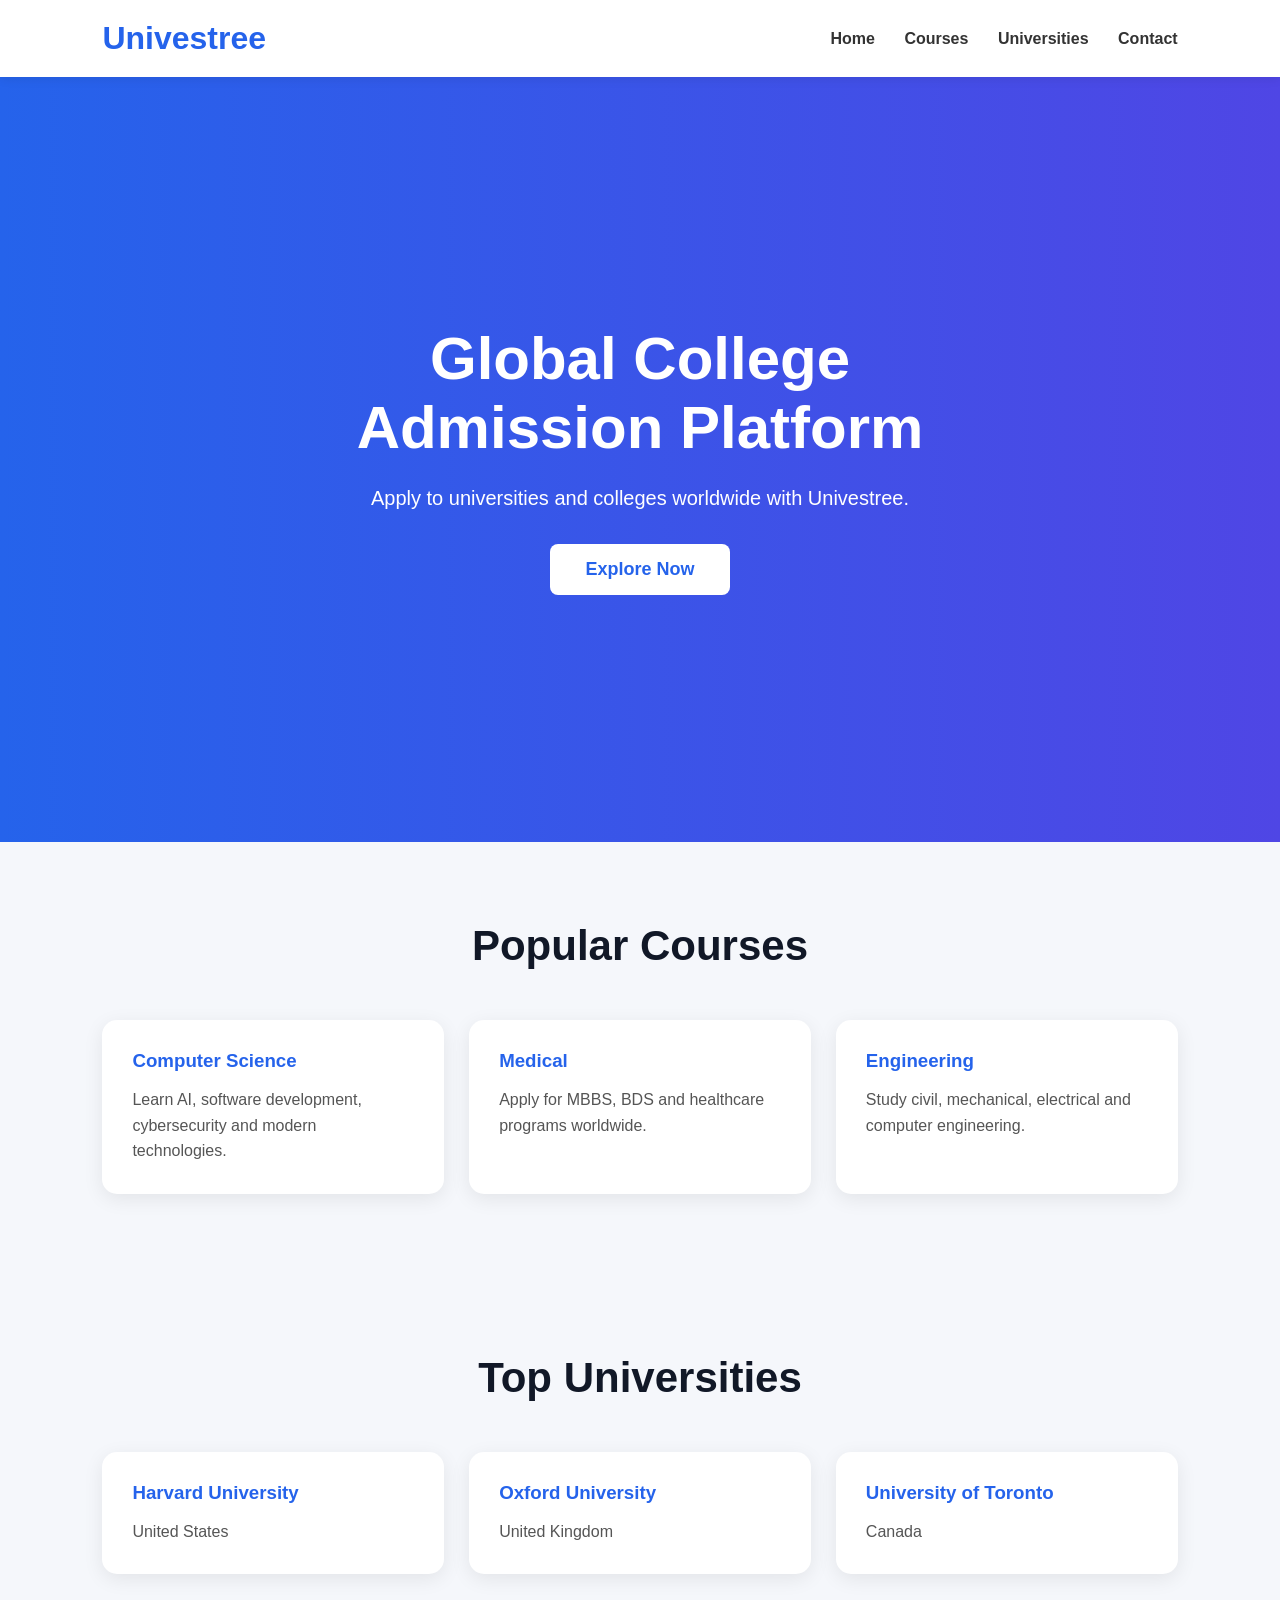
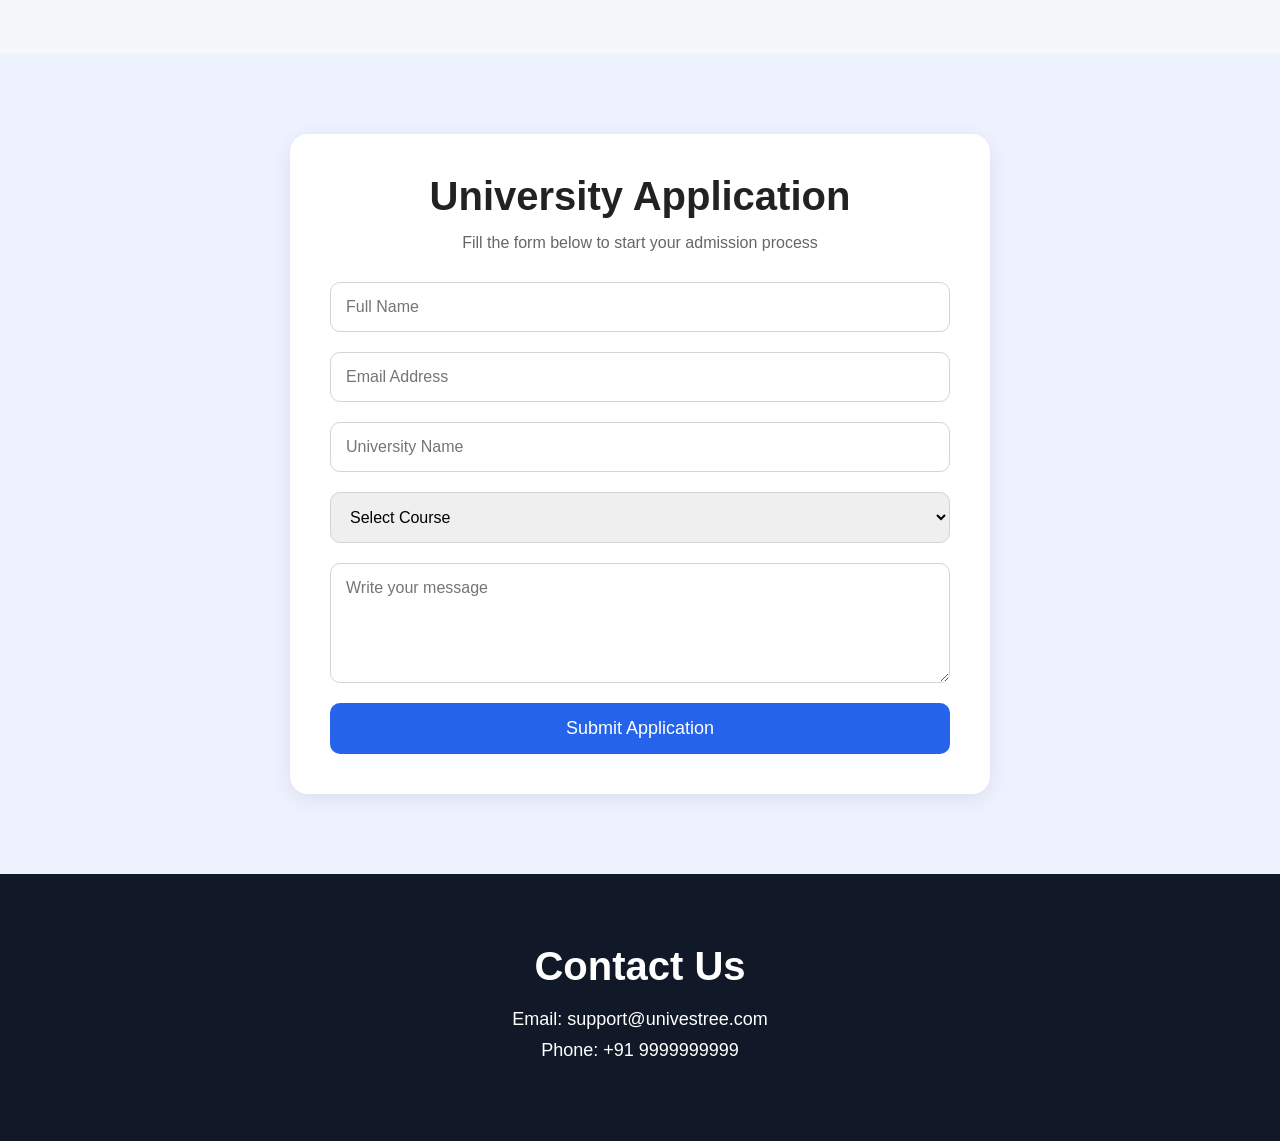
==== commit 10eb70d0: "huge frontend update" ====
--- a/index.html
+++ b/index.html
@@ -1,1734 +1,199 @@
 <!DOCTYPE html>
 <html lang="en">
+
 <head>
-<meta charset="UTF-8">
-<meta name="viewport" content="width=device-width, initial-scale=1.0">
-<title>Univestree — Find Your University, Anywhere in the World</title>
-<link rel="preconnect" href="https://fonts.googleapis.com">
-<link href="https://fonts.googleapis.com/css2?family=Sora:wght@300;400;500;600;700;800&family=DM+Serif+Display:ital@0;1&display=swap" rel="stylesheet">
-<style>
-  :root {
-    --primary: #2563EB;
-    --primary-light: #3B82F6;
-    --primary-dark: #1D4ED8;
-    --accent: #F59E0B;
-    --accent2: #10B981;
-    --accent3: #8B5CF6;
-    --bg: #F8F7F4;
-    --card: #FFFFFF;
-    --text: #111827;
-    --muted: #6B7280;
-    --border: #E5E7EB;
-    --warm: #FFF7ED;
-    --radius: 18px;
-    --shadow: 0 4px 24px rgba(0,0,0,0.07);
-    --shadow-hover: 0 12px 40px rgba(37,99,235,0.13);
-  }
+  <meta charset="UTF-8" />
+  <meta name="viewport" content="width=device-width, initial-scale=1.0" />
+  <title>Univestree</title>
 
-  * { margin: 0; padding: 0; box-sizing: border-box; }
+  <link rel="stylesheet" href="css/style.css" />
+</head>
 
-  body {
-    font-family: 'Sora', sans-serif;
-    background: var(--bg);
-    color: var(--text);
-    overflow-x: hidden;
-  }
-
-  /* ── NAV ── */
-  nav {
-    position: fixed; top: 0; left: 0; right: 0; z-index: 100;
-    background: rgba(248,247,244,0.88);
-    backdrop-filter: blur(20px);
-    border-bottom: 1px solid var(--border);
-    padding: 0 5%;
-    display: flex; align-items: center; justify-content: space-between;
-    height: 68px;
-  }
-  .logo {
-    font-size: 1.45rem; font-weight: 800;
-    background: linear-gradient(135deg, var(--primary), var(--accent3));
-    -webkit-background-clip: text; -webkit-text-fill-color: transparent;
-    letter-spacing: -0.5px;
-  }
-  .logo span { font-family: 'DM Serif Display', serif; font-style: italic; }
-  nav ul {
-    display: flex; gap: 2rem; list-style: none;
-    align-items: center;
-  }
-  nav ul a {
-    text-decoration: none; color: var(--muted);
-    font-size: 0.88rem; font-weight: 500;
-    transition: color 0.2s;
-  }
-  nav ul a:hover { color: var(--primary); }
-  .nav-ctas { display: flex; gap: 0.75rem; align-items: center; }
-  .btn-ghost {
-    padding: 8px 18px; border-radius: 50px;
-    border: 1.5px solid var(--border);
-    background: transparent; color: var(--text);
-    font-family: 'Sora', sans-serif; font-size: 0.85rem; font-weight: 600;
-    cursor: pointer; transition: all 0.2s;
-  }
-  .btn-ghost:hover { border-color: var(--primary); color: var(--primary); }
-  .btn-primary {
-    padding: 8px 20px; border-radius: 50px;
-    border: none; background: var(--primary); color: #fff;
-    font-family: 'Sora', sans-serif; font-size: 0.85rem; font-weight: 600;
-    cursor: pointer; transition: all 0.2s;
-  }
-  .btn-primary:hover { background: var(--primary-dark); transform: translateY(-1px); box-shadow: 0 6px 20px rgba(37,99,235,0.3); }
-
-  /* ── HERO ── */
-  .hero {
-    margin-top: 68px;
-    padding: 80px 5% 60px;
-    display: grid; grid-template-columns: 1fr 1fr; gap: 4rem;
-    align-items: center; max-width: 1280px; margin-left: auto; margin-right: auto;
-    margin-top: 68px;
-  }
-  .hero-tag {
-    display: inline-flex; align-items: center; gap: 8px;
-    background: #EFF6FF; color: var(--primary);
-    font-size: 0.78rem; font-weight: 600; letter-spacing: 0.5px;
-    padding: 6px 14px; border-radius: 50px;
-    border: 1px solid #BFDBFE;
-    margin-bottom: 1.2rem;
-  }
-  .hero-tag .dot { width: 7px; height: 7px; background: var(--primary); border-radius: 50%; animation: pulse 2s infinite; }
-  @keyframes pulse { 0%,100%{opacity:1} 50%{opacity:0.4} }
-  .hero h1 {
-    font-size: clamp(2.4rem, 4vw, 3.6rem);
-    font-weight: 800; line-height: 1.12;
-    letter-spacing: -1.5px; color: var(--text);
-    margin-bottom: 1.2rem;
-  }
-  .hero h1 em {
-    font-family: 'DM Serif Display', serif;
-    font-style: italic;
-    background: linear-gradient(135deg, #2563EB, #8B5CF6);
-    -webkit-background-clip: text; -webkit-text-fill-color: transparent;
-  }
-  .hero p {
-    font-size: 1.05rem; color: var(--muted);
-    line-height: 1.7; max-width: 480px; margin-bottom: 2rem;
-  }
-  .hero-btns { display: flex; gap: 1rem; flex-wrap: wrap; margin-bottom: 2.5rem; }
-  .btn-big {
-    padding: 14px 30px; border-radius: 50px;
-    font-family: 'Sora', sans-serif; font-size: 0.95rem; font-weight: 700;
-    cursor: pointer; transition: all 0.25s;
-  }
-  .btn-big.primary {
-    background: var(--primary); color: #fff; border: none;
-    box-shadow: 0 8px 24px rgba(37,99,235,0.3);
-  }
-  .btn-big.primary:hover { transform: translateY(-2px); box-shadow: 0 12px 32px rgba(37,99,235,0.4); }
-  .btn-big.outline {
-    background: transparent; color: var(--text);
-    border: 2px solid var(--border);
-  }
-  .btn-big.outline:hover { border-color: var(--primary); color: var(--primary); }
-  .hero-stats {
-    display: flex; gap: 2rem; flex-wrap: wrap;
-  }
-  .stat { display: flex; flex-direction: column; }
-  .stat-num {
-    font-size: 1.6rem; font-weight: 800; color: var(--text);
-    letter-spacing: -1px; line-height: 1;
-  }
-  .stat-label { font-size: 0.78rem; color: var(--muted); margin-top: 3px; }
-
-  /* Hero Right — Search Card */
-  .hero-card {
-    background: var(--card);
-    border-radius: 28px;
-    padding: 32px;
-    box-shadow: 0 24px 64px rgba(37,99,235,0.1), 0 2px 8px rgba(0,0,0,0.04);
-    border: 1px solid var(--border);
-    position: relative; overflow: visible;
-  }
-  .hero-card::before {
-    content: '';
-    position: absolute; top: -40px; right: -40px;
-    width: 160px; height: 160px;
-    background: radial-gradient(circle, rgba(139,92,246,0.15), transparent 70%);
-    pointer-events: none;
-  }
-  .card-title {
-    font-size: 1.1rem; font-weight: 700; margin-bottom: 1.2rem;
-    color: var(--text);
-  }
-  .search-row {
-    display: flex; gap: 0; margin-bottom: 1rem;
-    border: 2px solid var(--border);
-    border-radius: 14px; overflow: hidden;
-    background: var(--bg); transition: border-color 0.2s;
-  }
-  .search-row:focus-within { border-color: var(--primary); }
-  .search-row input, .search-row select {
-    flex: 1; border: none; background: transparent;
-    padding: 13px 16px; font-family: 'Sora', sans-serif;
-    font-size: 0.88rem; color: var(--text); outline: none;
-  }
-  .search-row select { border-left: 1px solid var(--border); max-width: 130px; }
-  .search-btn {
-    background: var(--primary); color: #fff; border: none;
-    padding: 12px 20px; font-size: 1.1rem; cursor: pointer;
-    transition: background 0.2s;
-  }
-  .search-btn:hover { background: var(--primary-dark); }
-
-  .filter-chips {
-    display: flex; gap: 0.5rem; flex-wrap: wrap; margin-bottom: 1.2rem;
-  }
-  .chip {
-    display: inline-flex; align-items: center; gap: 5px;
-    padding: 5px 12px; border-radius: 50px; font-size: 0.78rem;
-    font-weight: 600; cursor: pointer; transition: all 0.2s;
-    border: 1.5px solid transparent;
-  }
-  .chip.active { background: #EFF6FF; color: var(--primary); border-color: #BFDBFE; }
-  .chip:not(.active) { background: #F3F4F6; color: var(--muted); border-color: transparent; }
-  .chip:hover { border-color: var(--primary); color: var(--primary); }
-
-  .mini-unis {
-    display: flex; flex-direction: column; gap: 0.65rem;
-  }
-  .mini-uni-card {
-    display: flex; align-items: center; gap: 12px;
-    padding: 11px 14px; background: var(--bg);
-    border-radius: 12px; border: 1px solid var(--border);
-    cursor: pointer; transition: all 0.2s;
-  }
-  .mini-uni-card:hover { border-color: var(--primary); background: #EFF6FF; }
-  .uni-logo-sm {
-    width: 36px; height: 36px; border-radius: 10px;
-    display: flex; align-items: center; justify-content: center;
-    font-size: 1rem; font-weight: 700; color: #fff;
-  }
-  .uni-info { flex: 1; }
-  .uni-name-sm { font-size: 0.82rem; font-weight: 700; color: var(--text); }
-  .uni-country-sm { font-size: 0.72rem; color: var(--muted); }
-  .uni-match {
-    font-size: 0.72rem; font-weight: 700;
-    padding: 3px 9px; border-radius: 50px;
-  }
-
-  /* ── TRUST BAR ── */
-  .trust-bar {
-    background: var(--card); border-top: 1px solid var(--border); border-bottom: 1px solid var(--border);
-    padding: 20px 5%;
-  }
-  .trust-inner {
-    max-width: 1280px; margin: 0 auto;
-    display: flex; align-items: center; gap: 2rem; flex-wrap: wrap;
-  }
-  .trust-label { font-size: 0.8rem; color: var(--muted); font-weight: 600; white-space: nowrap; }
-  .trust-logos {
-    display: flex; gap: 2rem; align-items: center; flex-wrap: wrap;
-  }
-  .t-logo {
-    font-size: 0.82rem; font-weight: 700; color: #9CA3AF;
-    letter-spacing: 0.5px; transition: color 0.2s;
-  }
-  .t-logo:hover { color: var(--muted); }
-
-  /* ── SECTION LAYOUT ── */
-  section { padding: 80px 5%; }
-  .section-inner { max-width: 1280px; margin: 0 auto; }
-  .section-tag {
-    display: inline-block; font-size: 0.75rem; font-weight: 700;
-    letter-spacing: 1px; text-transform: uppercase;
-    color: var(--primary); margin-bottom: 0.75rem;
-  }
-  .section-h {
-    font-size: clamp(1.8rem, 3vw, 2.6rem);
-    font-weight: 800; letter-spacing: -1px;
-    line-height: 1.2; margin-bottom: 0.75rem;
-  }
-  .section-h em {
-    font-family: 'DM Serif Display', serif; font-style: italic;
-    color: var(--primary);
-  }
-  .section-sub {
-    font-size: 1rem; color: var(--muted); max-width: 520px; line-height: 1.65;
-    margin-bottom: 3rem;
-  }
-
-  /* ── HOW IT WORKS ── */
-  .how { background: var(--card); }
-  .steps-grid {
-    display: grid; grid-template-columns: repeat(4, 1fr); gap: 1.5rem;
-  }
-  .step-card {
-    background: var(--bg); border-radius: var(--radius);
-    padding: 28px 24px; border: 1px solid var(--border);
-    transition: all 0.3s; position: relative; overflow: hidden;
-  }
-  .step-card::after {
-    content: ''; position: absolute; bottom: 0; left: 0; right: 0;
-    height: 3px; background: linear-gradient(90deg, var(--primary), var(--accent3));
-    transform: scaleX(0); transition: transform 0.3s;
-  }
-  .step-card:hover { transform: translateY(-4px); box-shadow: var(--shadow-hover); }
-  .step-card:hover::after { transform: scaleX(1); }
-  .step-num {
-    font-size: 0.72rem; font-weight: 800; color: var(--primary);
-    letter-spacing: 2px; margin-bottom: 1rem;
-  }
-  .step-icon {
-    width: 48px; height: 48px; border-radius: 14px;
-    display: flex; align-items: center; justify-content: center;
-    font-size: 1.4rem; margin-bottom: 1rem;
-  }
-  .step-card h3 { font-size: 1rem; font-weight: 700; margin-bottom: 0.5rem; }
-  .step-card p { font-size: 0.84rem; color: var(--muted); line-height: 1.6; }
-
-  /* ── UNIVERSITY CARDS ── */
-  .unis-grid {
-    display: grid; grid-template-columns: repeat(3, 1fr); gap: 1.5rem;
-    margin-bottom: 2rem;
-  }
-  .uni-card {
-    background: var(--card); border-radius: var(--radius);
-    border: 1px solid var(--border); overflow: hidden;
-    cursor: pointer; transition: all 0.3s;
-  }
-  .uni-card:hover { transform: translateY(-6px); box-shadow: var(--shadow-hover); border-color: #BFDBFE; }
-  .uni-card-img {
-    height: 140px; display: flex; align-items: center; justify-content: center;
-    font-size: 2.5rem; position: relative; overflow: hidden;
-  }
-  .uni-card-body { padding: 20px; }
-  .uni-card-name {
-    font-size: 1rem; font-weight: 700; margin-bottom: 4px;
-    color: var(--text);
-  }
-  .uni-card-loc {
-    font-size: 0.8rem; color: var(--muted); margin-bottom: 12px;
-    display: flex; align-items: center; gap: 4px;
-  }
-  .uni-card-tags {
-    display: flex; gap: 0.4rem; flex-wrap: wrap; margin-bottom: 14px;
-  }
-  .tag {
-    font-size: 0.72rem; font-weight: 600; padding: 3px 10px; border-radius: 50px;
-  }
-  .tag-blue { background: #EFF6FF; color: var(--primary); }
-  .tag-green { background: #ECFDF5; color: var(--accent2); }
-  .tag-amber { background: #FFFBEB; color: #D97706; }
-  .tag-purple { background: #F5F3FF; color: var(--accent3); }
-  .uni-card-footer {
-    display: flex; align-items: center; justify-content: space-between;
-    border-top: 1px solid var(--border); padding-top: 14px;
-  }
-  .uni-card-rank { font-size: 0.78rem; font-weight: 700; color: var(--muted); }
-  .uni-card-courses { font-size: 0.78rem; color: var(--muted); }
-  .apply-btn {
-    padding: 7px 18px; border-radius: 50px; border: none;
-    background: var(--primary); color: #fff;
-    font-family: 'Sora', sans-serif; font-size: 0.78rem; font-weight: 700;
-    cursor: pointer; transition: all 0.2s;
-  }
-  .apply-btn:hover { background: var(--primary-dark); }
-  .view-all-row { text-align: center; }
-
-  /* ── COUNSELLORS ── */
-  .counsellors-bg { background: linear-gradient(135deg, #EFF6FF 0%, #F5F3FF 100%); }
-  .counsellors-grid {
-    display: grid; grid-template-columns: repeat(4, 1fr); gap: 1.2rem;
-  }
-  .counsellor-card {
-    background: var(--card); border-radius: var(--radius);
-    padding: 24px 20px; text-align: center;
-    border: 1px solid var(--border); cursor: pointer;
-    transition: all 0.3s;
-  }
-  .counsellor-card:hover { transform: translateY(-5px); box-shadow: var(--shadow-hover); border-color: #BFDBFE; }
-  .c-avatar {
-    width: 64px; height: 64px; border-radius: 50%;
-    margin: 0 auto 12px;
-    display: flex; align-items: center; justify-content: center;
-    font-size: 1.6rem; font-weight: 700; color: #fff;
-    border: 3px solid var(--border);
-  }
-  .c-name { font-size: 0.95rem; font-weight: 700; margin-bottom: 3px; }
-  .c-spec { font-size: 0.78rem; color: var(--muted); margin-bottom: 10px; }
-  .c-stars { font-size: 0.82rem; color: #F59E0B; margin-bottom: 4px; }
-  .c-reviews { font-size: 0.72rem; color: var(--muted); margin-bottom: 14px; }
-  .c-tags { display: flex; gap: 0.3rem; justify-content: center; flex-wrap: wrap; margin-bottom: 14px; }
-  .c-price { font-size: 0.82rem; font-weight: 700; color: var(--text); margin-bottom: 12px; }
-  .book-btn {
-    width: 100%; padding: 9px; border-radius: 50px;
-    border: 1.5px solid var(--primary); background: transparent;
-    color: var(--primary); font-family: 'Sora', sans-serif;
-    font-size: 0.82rem; font-weight: 700; cursor: pointer; transition: all 0.2s;
-  }
-  .book-btn:hover { background: var(--primary); color: #fff; }
-
-  /* ── COURSES ── */
-  .courses-grid {
-    display: grid; grid-template-columns: repeat(4, 1fr); gap: 1rem;
-  }
-  .course-card {
-    background: var(--card); border-radius: 16px;
-    padding: 22px 20px; border: 1px solid var(--border);
-    cursor: pointer; transition: all 0.3s;
-  }
-  .course-card:hover { transform: translateY(-4px); box-shadow: var(--shadow-hover); }
-  .course-icon {
-    width: 44px; height: 44px; border-radius: 12px;
-    display: flex; align-items: center; justify-content: center;
-    font-size: 1.3rem; margin-bottom: 1rem;
-  }
-  .course-card h3 { font-size: 0.92rem; font-weight: 700; margin-bottom: 4px; }
-  .course-card p { font-size: 0.78rem; color: var(--muted); margin-bottom: 12px; line-height: 1.5; }
-  .course-meta { display: flex; align-items: center; justify-content: space-between; }
-  .course-count { font-size: 0.75rem; font-weight: 600; color: var(--muted); }
-  .course-arrow {
-    width: 28px; height: 28px; border-radius: 50%;
-    background: var(--bg); border: 1px solid var(--border);
-    display: flex; align-items: center; justify-content: center;
-    font-size: 0.85rem; color: var(--muted); transition: all 0.2s;
-  }
-  .course-card:hover .course-arrow { background: var(--primary); color: #fff; border-color: var(--primary); }
-
-  /* ── TESTIMONIALS ── */
-  .testimonials-bg { background: var(--card); }
-  .test-grid {
-    display: grid; grid-template-columns: repeat(3, 1fr); gap: 1.5rem;
-  }
-  .test-card {
-    background: var(--bg); border-radius: var(--radius);
-    padding: 28px; border: 1px solid var(--border); transition: all 0.3s;
-  }
-  .test-card:hover { box-shadow: var(--shadow-hover); border-color: #BFDBFE; }
-  .test-quote { font-size: 2rem; color: var(--primary); line-height: 1; margin-bottom: 0.75rem; }
-  .test-text { font-size: 0.88rem; color: var(--text); line-height: 1.7; margin-bottom: 1.2rem; }
-  .test-author { display: flex; align-items: center; gap: 10px; }
-  .test-avatar {
-    width: 40px; height: 40px; border-radius: 50%;
-    display: flex; align-items: center; justify-content: center;
-    font-weight: 700; font-size: 0.85rem; color: #fff;
-  }
-  .test-name { font-size: 0.85rem; font-weight: 700; }
-  .test-info { font-size: 0.75rem; color: var(--muted); }
-
-  /* ── COUNTRIES ── */
-  .countries-grid {
-    display: grid; grid-template-columns: repeat(6, 1fr); gap: 1rem;
-  }
-  .country-card {
-    background: var(--card); border-radius: 16px;
-    padding: 20px 16px; text-align: center;
-    border: 1px solid var(--border); cursor: pointer; transition: all 0.3s;
-  }
-  .country-card:hover { border-color: var(--primary); background: #EFF6FF; transform: translateY(-3px); }
-  .country-flag { font-size: 2.2rem; margin-bottom: 8px; }
-  .country-name { font-size: 0.82rem; font-weight: 700; margin-bottom: 3px; }
-  .country-unis { font-size: 0.72rem; color: var(--muted); }
-
-  /* ── FEATURES (Why Univestree) ── */
-  .features-bg { background: linear-gradient(160deg, #0F172A 0%, #1E1B4B 100%); color: #fff; }
-  .features-bg .section-tag { color: #818CF8; }
-  .features-bg .section-h { color: #fff; }
-  .features-bg .section-h em { color: #A5B4FC; -webkit-text-fill-color: #A5B4FC; }
-  .features-bg .section-sub { color: #94A3B8; }
-  .features-grid {
-    display: grid; grid-template-columns: repeat(3, 1fr); gap: 1.5rem;
-  }
-  .feat-card {
-    background: rgba(255,255,255,0.05);
-    border-radius: var(--radius); padding: 28px;
-    border: 1px solid rgba(255,255,255,0.08);
-    transition: all 0.3s;
-  }
-  .feat-card:hover { background: rgba(255,255,255,0.08); border-color: rgba(165,180,252,0.3); }
-  .feat-icon {
-    width: 50px; height: 50px; border-radius: 14px;
-    display: flex; align-items: center; justify-content: center;
-    font-size: 1.4rem; margin-bottom: 1rem;
-  }
-  .feat-card h3 { font-size: 1rem; font-weight: 700; color: #F1F5F9; margin-bottom: 0.5rem; }
-  .feat-card p { font-size: 0.84rem; color: #94A3B8; line-height: 1.65; }
-
-  /* ── CTA ── */
-  .cta-section {
-    background: var(--card); padding: 80px 5%;
-  }
-  .cta-box {
-    max-width: 860px; margin: 0 auto; text-align: center;
-    background: linear-gradient(135deg, #EFF6FF, #F5F3FF);
-    border-radius: 28px; padding: 60px 48px;
-    border: 1px solid #BFDBFE;
-  }
-  .cta-box h2 {
-    font-size: clamp(1.8rem, 3vw, 2.6rem);
-    font-weight: 800; letter-spacing: -1px; margin-bottom: 1rem;
-  }
-  .cta-box h2 em {
-    font-family: 'DM Serif Display', serif; font-style: italic; color: var(--primary);
-  }
-  .cta-box p { font-size: 1rem; color: var(--muted); margin-bottom: 2rem; }
-  .cta-row { display: flex; gap: 0.75rem; justify-content: center; flex-wrap: wrap; }
-  .email-input {
-    padding: 14px 20px; border-radius: 50px;
-    border: 2px solid var(--border); background: var(--card);
-    font-family: 'Sora', sans-serif; font-size: 0.9rem;
-    width: 280px; outline: none; color: var(--text);
-    transition: border-color 0.2s;
-  }
-  .email-input:focus { border-color: var(--primary); }
-  .email-input::placeholder { color: var(--muted); }
-
-  /* ── FOOTER ── */
-  footer {
-    background: #0F172A; color: #94A3B8; padding: 60px 5% 32px;
-  }
-  .footer-inner { max-width: 1280px; margin: 0 auto; }
-  .footer-top {
-    display: grid; grid-template-columns: 2fr 1fr 1fr 1fr 1fr; gap: 3rem;
-    margin-bottom: 48px;
-  }
-  .footer-logo {
-    font-size: 1.4rem; font-weight: 800; color: #fff;
-    margin-bottom: 0.75rem;
-  }
-  .footer-logo span { font-family: 'DM Serif Display', serif; font-style: italic; }
-  .footer-tagline { font-size: 0.84rem; line-height: 1.6; color: #64748B; margin-bottom: 1.5rem; }
-  .footer-socials { display: flex; gap: 0.75rem; }
-  .social-btn {
-    width: 36px; height: 36px; border-radius: 10px;
-    background: #1E293B; border: 1px solid #334155;
-    display: flex; align-items: center; justify-content: center;
-    font-size: 0.9rem; cursor: pointer; transition: all 0.2s;
-    color: #94A3B8;
-  }
-  .social-btn:hover { background: var(--primary); border-color: var(--primary); color: #fff; }
-  .footer-col h4 { font-size: 0.82rem; font-weight: 700; color: #F1F5F9; margin-bottom: 1rem; letter-spacing: 0.5px; text-transform: uppercase; }
-  .footer-col ul { list-style: none; display: flex; flex-direction: column; gap: 0.6rem; }
-  .footer-col ul a {
-    text-decoration: none; color: #64748B; font-size: 0.83rem;
-    transition: color 0.2s;
-  }
-  .footer-col ul a:hover { color: #94A3B8; }
-  .footer-bottom {
-    border-top: 1px solid #1E293B; padding-top: 24px;
-    display: flex; align-items: center; justify-content: space-between; flex-wrap: wrap; gap: 1rem;
-  }
-  .footer-copy { font-size: 0.8rem; color: #475569; }
-  .footer-links { display: flex; gap: 1.5rem; }
-  .footer-links a { font-size: 0.8rem; color: #475569; text-decoration: none; transition: color 0.2s; }
-  .footer-links a:hover { color: #94A3B8; }
-
-  /* ── SEARCH TABS ── */
-  .search-tabs {
-    display: flex; gap: 0.4rem; margin-bottom: 1rem;
-  }
-  .s-tab {
-    padding: 6px 14px; border-radius: 50px;
-    font-size: 0.78rem; font-weight: 600; cursor: pointer;
-    border: 1.5px solid transparent; transition: all 0.2s;
-  }
-  .s-tab.active { background: var(--primary); color: #fff; }
-  .s-tab:not(.active) { color: var(--muted); background: #F3F4F6; }
-  .s-tab:not(.active):hover { border-color: var(--primary); color: var(--primary); }
-
-  /* ── FLOATING BADGES ── */
-  .badge-float {
-    position: absolute; display: flex; align-items: center; gap: 8px;
-    background: var(--card); border: 1px solid var(--border);
-    border-radius: 50px; padding: 8px 16px;
-    box-shadow: var(--shadow); font-size: 0.8rem; font-weight: 600;
-    white-space: nowrap; pointer-events: none;
-  }
-
-  /* ── SCROLL ANIMATIONS ── */
-  .reveal {
-    opacity: 0; transform: translateY(24px);
-    transition: opacity 0.6s ease, transform 0.6s ease;
-  }
-  .reveal.in { opacity: 1; transform: none; }
-  .reveal-delay-1 { transition-delay: 0.1s; }
-  .reveal-delay-2 { transition-delay: 0.2s; }
-  .reveal-delay-3 { transition-delay: 0.3s; }
-/* ── ABOUT US PREMIUM ── */
-
-.about-premium {
-  background: linear-gradient(180deg,#ffffff 0%,#f8fbff 100%);
-}
-
-.about-grid {
-  display:grid;
-  grid-template-columns:1.1fr 0.9fr;
-  gap:2rem;
-  align-items:center;
-  margin-bottom:4rem;
-}
-
-.about-card {
-  background:var(--card);
-  border:1px solid var(--border);
-  border-radius:28px;
-  padding:40px;
-  box-shadow:var(--shadow);
-}
-
-.about-founder-badge {
-  display:inline-flex;
-  align-items:center;
-  gap:8px;
-  background:#EFF6FF;
-  color:var(--primary);
-  padding:7px 16px;
-  border-radius:50px;
-  font-size:0.75rem;
-  font-weight:700;
-  margin-bottom:1.2rem;
-}
-
-.about-founder-title {
-  font-size:2rem;
-  font-weight:800;
-  line-height:1.25;
-  margin-bottom:1rem;
-  letter-spacing:-1px;
-}
-
-.about-founder-text {
-  color:var(--muted);
-  line-height:1.9;
-  margin-bottom:1rem;
-  font-size:0.95rem;
-}
-
-.about-highlight-grid {
-  display:grid;
-  gap:1rem;
-}
-
-.about-highlight {
-  border-radius:24px;
-  padding:30px;
-  color:white;
-  box-shadow:0 16px 40px rgba(0,0,0,0.12);
-}
-
-.team-grid {
-  display:grid;
-  grid-template-columns:repeat(2,1fr);
-  gap:1.5rem;
-  margin-top:3rem;
-}
-
-.team-card {
-  background:var(--card);
-  border:1px solid var(--border);
-  border-radius:24px;
-  padding:28px;
-  transition:all 0.3s;
-  box-shadow:var(--shadow);
-}
-
-.team-card:hover {
-  transform:translateY(-6px);
-  box-shadow:var(--shadow-hover);
-}
-
-.team-avatar {
-  width:72px;
-  height:72px;
-  border-radius:22px;
-  display:flex;
-  align-items:center;
-  justify-content:center;
-  font-size:1.6rem;
-  font-weight:800;
-  color:white;
-  margin-bottom:1rem;
-}
-
-.team-role {
-  color:var(--primary);
-  font-size:0.82rem;
-  font-weight:700;
-  margin-bottom:0.6rem;
-}
-
-.team-name {
-  font-size:1.15rem;
-  font-weight:800;
-  margin-bottom:1rem;
-}
-
-.team-desc {
-  color:var(--muted);
-  line-height:1.8;
-  font-size:0.88rem;
-}
-
-.mission-grid {
-  display:grid;
-  grid-template-columns:repeat(4,1fr);
-  gap:1rem;
-  margin-top:3rem;
-}
-
-.mission-card {
-  background:var(--card);
-  border:1px solid var(--border);
-  border-radius:22px;
-  padding:28px;
-  text-align:center;
-  transition:all 0.3s;
-}
-
-.mission-card:hover {
-  transform:translateY(-4px);
-  box-shadow:var(--shadow-hover);
-}
-
-.mission-icon {
-  font-size:2rem;
-  margin-bottom:1rem;
-}
-
-.mission-title {
-  font-size:1rem;
-  font-weight:700;
-  margin-bottom:0.7rem;
-}
-
-.mission-text {
-  font-size:0.82rem;
-  color:var(--muted);
-  line-height:1.7;
-}
-
-@media(max-width:1024px){
-
-  .about-grid{
-    grid-template-columns:1fr;
-  }
-
-  .team-grid{
-    grid-template-columns:1fr;
-  }
-
-  .mission-grid{
-    grid-template-columns:repeat(2,1fr);
-  }
-
-}
-
-@media(max-width:640px){
-
-  .mission-grid{
-    grid-template-columns:1fr;
-  }
-
-  .about-card{
-    padding:28px;
-  }
-
-  .about-founder-title{
-    font-size:1.5rem;
-  }
-
-}
-  /* ── RESPONSIVE ── */
-  @media (max-width: 1024px) {
-    .hero { grid-template-columns: 1fr; gap: 2.5rem; }
-    .steps-grid { grid-template-columns: repeat(2, 1fr); }
-    .unis-grid { grid-template-columns: repeat(2, 1fr); }
-    .counsellors-grid { grid-template-columns: repeat(2, 1fr); }
-    .courses-grid { grid-template-columns: repeat(2, 1fr); }
-    .test-grid { grid-template-columns: 1fr; }
-    .countries-grid { grid-template-columns: repeat(3, 1fr); }
-    .features-grid { grid-template-columns: repeat(2, 1fr); }
-    .footer-top { grid-template-columns: 1fr 1fr; }
-  }
-  @media (max-width: 640px) {
-    nav ul { display: none; }
-    .hero { padding: 40px 5%; }
-    .steps-grid, .unis-grid, .counsellors-grid, .courses-grid { grid-template-columns: 1fr; }
-    .countries-grid { grid-template-columns: repeat(2, 1fr); }
-    .features-grid { grid-template-columns: 1fr; }
-    .footer-top { grid-template-columns: 1fr 1fr; gap: 2rem; }
-    .cta-box { padding: 36px 24px; }
-  }
-</style>
-</head>
 <body>
 
-<!-- NAV -->
-<nav>
-  <div class="logo">Unive<span>stree</span></div>
-  <ul>
-    <li><a href="#explore">Explore</a></li>
-    <li><a href="#counsellors">Counsellors</a></li>
-    <li><a href="#courses">Courses</a></li>
-    <li><a href="#countries">Countries</a></li>
-    <li><a href="#about">Resources</a></li>
-  </ul>
-  <div class="nav-ctas">
-    <button class="btn-ghost">Sign In</button>
-    <button class="btn-primary">Get Started Free</button>
-  </div>
-</nav>
+  <!-- Navbar -->
 
-<!-- HERO -->
-<section style="padding:0; max-width:none;">
-<div class="hero section-inner" style="padding-top:80px; padding-bottom:64px;">
-  <div>
-    <div class="hero-tag">
-      <span class="dot"></span>
-      Trusted by 120,000+ students worldwide
+  <header class="navbar">
+
+    <div class="logo">
+      Univestree
     </div>
-    <h1>Your Dream <em>University</em>,<br>One Search Away</h1>
-    <p>Discover, compare, and apply to universities across 80+ countries. Get matched with expert counsellors who've been there — and get in.</p>
-    <div class="hero-btns">
-      <button class="btn-big primary">🎓 Explore Universities</button>
-      <button class="btn-big outline">Talk to a Counsellor</button>
+
+    <nav>
+
+      <a href="#">Home</a>
+      <a href="#courses">Courses</a>
+      <a href="#universities">Universities</a>
+      <a href="#contact">Contact</a>
+
+    </nav>
+
+  </header>
+
+  <!-- Hero Section -->
+
+  <section class="hero">
+
+    <div class="hero-content">
+
+      <h1>
+        Global College Admission Platform
+      </h1>
+
+      <p>
+        Apply to universities and colleges worldwide with Univestree.
+      </p>
+
+      <button>
+        Explore Now
+      </button>
+
     </div>
-    <div class="hero-stats">
-      <div class="stat"><span class="stat-num">12,000+</span><span class="stat-label">Universities listed</span></div>
-      <div class="stat"><span class="stat-num">80+</span><span class="stat-label">Countries covered</span></div>
-      <div class="stat"><span class="stat-num">98%</span><span class="stat-label">Visa success rate</span></div>
-      <div class="stat"><span class="stat-num">4.9★</span><span class="stat-label">Student rating</span></div>
-    </div>
-  </div>
 
-  <div style="position:relative;">
-    <!-- Floating badges -->
-    <div class="badge-float" style="top:-20px; right:20px; animation: float1 3s ease-in-out infinite;">
-      🎉 <span>Accepted at Oxford!</span>
-    </div>
-    <div class="badge-float" style="bottom:20px; left:-16px; animation: float2 4s ease-in-out infinite;">
-      📩 <span>Application sent to MIT</span>
-    </div>
-    <style>
-      @keyframes float1 { 0%,100%{transform:translateY(0)} 50%{transform:translateY(-8px)} }
-      @keyframes float2 { 0%,100%{transform:translateY(0)} 50%{transform:translateY(6px)} }
-    </style>
+  </section>
 
-    <div class="hero-card">
-      <div class="search-tabs">
-        <button class="s-tab active">Universities</button>
-        <button class="s-tab">Courses</button>
-        <button class="s-tab">Scholarships</button>
-        <button class="s-tab">Counsellors</button>
-      </div>
-      <div class="card-title">Where do you want to study?</div>
-      <div class="search-row">
-        <input type="text" placeholder="Search university, course, country...">
-        <select>
-          <option>All Countries</option>
-          <option>🇺🇸 USA</option>
-          <option>🇬🇧 UK</option>
-          <option>🇨🇦 Canada</option>
-          <option>🇦🇺 Australia</option>
-          <option>🇩🇪 Germany</option>
-        </select>
-        <button class="search-btn">🔍</button>
-      </div>
-      <div class="filter-chips">
-        <span class="chip active">🎓 UG Programs</span>
-        <span class="chip">📚 Masters</span>
-        <span class="chip">🔬 PhD</span>
-        <span class="chip">💰 Scholarships</span>
-        <span class="chip">🌐 Online</span>
-      </div>
-      <div style="font-size:0.78rem; color:var(--muted); font-weight:600; margin-bottom:0.6rem;">⚡ Popular right now</div>
-      <div class="mini-unis">
-        <div class="mini-uni-card">
-          <div class="uni-logo-sm" style="background:linear-gradient(135deg,#1D4ED8,#3B82F6)">M</div>
-          <div class="uni-info">
-            <div class="uni-name-sm">MIT</div>
-            <div class="uni-country-sm">🇺🇸 Cambridge, USA</div>
-          </div>
-          <div class="uni-match tag tag-green">98% match</div>
-        </div>
-        <div class="mini-uni-card">
-          <div class="uni-logo-sm" style="background:linear-gradient(135deg,#7C3AED,#A78BFA)">O</div>
-          <div class="uni-info">
-            <div class="uni-name-sm">University of Oxford</div>
-            <div class="uni-country-sm">🇬🇧 Oxford, UK</div>
-          </div>
-          <div class="uni-match tag tag-blue">95% match</div>
-        </div>
-        <div class="mini-uni-card">
-          <div class="uni-logo-sm" style="background:linear-gradient(135deg,#059669,#34D399)">T</div>
-          <div class="uni-info">
-            <div class="uni-name-sm">University of Toronto</div>
-            <div class="uni-country-sm">🇨🇦 Toronto, Canada</div>
-          </div>
-          <div class="uni-match tag tag-amber">91% match</div>
-        </div>
-      </div>
-    </div>
-  </div>
-</div>
-</section>
+  <!-- Courses Section -->
 
-<!-- TRUST BAR -->
-<div class="trust-bar">
-  <div class="trust-inner">
-    <span class="trust-label">Trusted by students from</span>
-    <div class="trust-logos">
-      <span class="t-logo">HARVARD</span>
-      <span class="t-logo">STANFORD</span>
-      <span class="t-logo">LSE</span>
-      <span class="t-logo">NUS</span>
-      <span class="t-logo">ETH ZÜRICH</span>
-      <span class="t-logo">IIT</span>
-      <span class="t-logo">OXFORD</span>
-    </div>
-  </div>
-</div>
-<!-- ABOUT US -->
-<section class="about-premium" id="about-us">
+  <section id="courses" class="info-section">
 
-<div class="section-inner">
+    <h2>Popular Courses</h2>
 
-  <!-- HEADING -->
-  <div class="reveal" style="text-align:center; margin-bottom:4rem;">
-    <span class="section-tag">About Univestree</span>
+    <div class="card-container">
 
-    <h2 class="section-h">
-      Empowering Students,<br>
-      Institutions & <em>Educational Growth</em>
-    </h2>
+      <div class="card">
 
-    <p class="section-sub" style="margin:auto;">
-      We are a collective of passionate professionals, education counselors, innovators, and strategists dedicated to transforming the future of education through guidance, mentorship, technology, and institutional excellence.
-    </p>
-  </div>
+        <h3>Computer Science</h3>
 
-  <!-- FOUNDER SECTION -->
-  <div class="about-grid">
-
-    <!-- LEFT -->
-    <div class="reveal">
-
-      <div class="about-card">
-
-        <div class="about-founder-badge">
-          ✨ Founded in July 2025
-        </div>
-
-        <div class="about-founder-title">
-          A Vision Started by <em style="color:var(--primary); font-style:normal;">Abdul Basit Bedar</em>
-        </div>
-
-        <p class="about-founder-text">
-          For over a decade, Abdul Basit Bedar has dedicated himself to guiding students through one of the most defining journeys of life — education.
+        <p>
+          Learn AI, software development, cybersecurity and modern technologies.
         </p>
 
-        <p class="about-founder-text">
-          Having counselled thousands of students, he believes that education is not merely about degrees, but about discovering purpose, direction, and one’s true potential.
+      </div>
+
+      <div class="card">
+
+        <h3>Medical</h3>
+
+        <p>
+          Apply for MBBS, BDS and healthcare programs worldwide.
         </p>
 
-        <p class="about-founder-text">
-          As the visionary Founder & CEO, his mission is to ensure that no student walks through confusion and uncertainty alone.
-        </p>
+      </div>
 
-        <p class="about-founder-text">
-          Through sincere mentorship and proper educational guidance, he strives to help students choose a path that leads not only to success — but to meaning, clarity, and lifelong impact.
+      <div class="card">
+
+        <h3>Engineering</h3>
+
+        <p>
+          Study civil, mechanical, electrical and computer engineering.
         </p>
 
       </div>
 
     </div>
 
-    <!-- RIGHT -->
-    <div class="about-highlight-grid reveal reveal-delay-1">
+  </section>
 
-      <div class="about-highlight"
-      style="background:linear-gradient(135deg,#2563EB,#3B82F6);">
+  <!-- Universities Section -->
 
-        <div style="font-size:2.2rem; margin-bottom:1rem;">🎓</div>
+  <section id="universities" class="info-section">
 
-        <h3 style="font-size:1.2rem; font-weight:700; margin-bottom:0.7rem;">
-          Student-Centered Guidance
-        </h3>
+    <h2>Top Universities</h2>
 
-        <p style="line-height:1.8; opacity:0.92; font-size:0.9rem;">
-          Helping students discover opportunities across India and abroad through trusted counseling, mentorship, and educational direction.
-        </p>
+    <div class="card-container">
+
+      <div class="card">
+
+        <h3>Harvard University</h3>
+
+        <p>United States</p>
 
       </div>
 
-      <div class="about-highlight"
-      style="background:linear-gradient(135deg,#7C3AED,#A855F7);">
+      <div class="card">
 
-        <div style="font-size:2.2rem; margin-bottom:1rem;">🏛️</div>
+        <h3>Oxford University</h3>
 
-        <h3 style="font-size:1.2rem; font-weight:700; margin-bottom:0.7rem;">
-          Institutional Growth & PR
-        </h3>
+        <p>United Kingdom</p>
 
-        <p style="line-height:1.8; opacity:0.92; font-size:0.9rem;">
-          Building strong institutional identities through branding, admissions support, digital outreach, and educational partnerships.
-        </p>
+      </div>
+
+      <div class="card">
+
+        <h3>University of Toronto</h3>
+
+        <p>Canada</p>
 
       </div>
 
     </div>
 
-  </div>
+  </section>
 
-  <!-- TEAM -->
-  <div class="reveal" style="margin-top:2rem;">
+  <!-- Application Form -->
 
-    <div style="text-align:center; margin-bottom:3rem;">
-      <span class="section-tag">Leadership Team</span>
+  <section class="application-section">
 
-      <h2 class="section-h">
-        Meet the People Behind<br>
-        <em>Univestree</em>
-      </h2>
-    </div>
+    <div class="form-container">
 
-    <div class="team-grid">
+      <h2>University Application</h2>
 
-      <!-- TEAM 1 -->
-      <div class="team-card">
+      <p>
+        Fill the form below to start your admission process
+      </p>
 
-        <div class="team-avatar"
-        style="background:linear-gradient(135deg,#2563EB,#3B82F6)">
-          AB
-        </div>
+      <form id="applicationForm">
 
-        <div class="team-role">
-          Founder & CEO
-        </div>
+        <input type="text" placeholder="Full Name" required />
 
-        <div class="team-name">
-          Abdul Basit Bedar
-        </div>
+        <input type="email" placeholder="Email Address" required />
 
-        <div class="team-desc">
-          A visionary education mentor dedicated to guiding students toward meaningful academic journeys through mentorship, trust, and purpose-driven counseling.
-        </div>
+        <input type="text" placeholder="University Name" required />
 
-      </div>
+        <select required>
 
-      <!-- TEAM 2 -->
-      <div class="team-card">
+          <option value="">
+            Select Course
+          </option>
 
-        <div class="team-avatar"
-        style="background:linear-gradient(135deg,#059669,#10B981)">
-          AM
-        </div>
+          <option>
+            Computer Science
+          </option>
 
-        <div class="team-role">
-          COO
-        </div>
+          <option>
+            Medical
+          </option>
 
-        <div class="team-name">
-          Er. Aaqib Maqbool
-        </div>
+          <option>
+            Engineering
+          </option>
 
-        <div class="team-desc">
-          An experienced education counselor and scholarship expert helping students pursue MBBS and MD opportunities across India and around the world.
-        </div>
+        </select>
 
-      </div>
+        <textarea placeholder="Write your message"></textarea>
 
-      <!-- TEAM 3 -->
-      <div class="team-card">
+        <button type="submit">
+          Submit Application
+        </button>
 
-        <div class="team-avatar"
-        style="background:linear-gradient(135deg,#7C3AED,#A855F7)">
-          MM
-        </div>
-
-        <div class="team-role">
-          Chief Marketing Officer
-        </div>
-
-        <div class="team-name">
-          Muhammad Mursal Banday
-        </div>
-
-        <div class="team-desc">
-          A storyteller, strategist, and media personality building impactful educational outreach through communication, podcasts, and digital influence.
-        </div>
-
-      </div>
-
-      <!-- TEAM 4 -->
-      <div class="team-card">
-
-        <div class="team-avatar"
-        style="background:linear-gradient(135deg,#EA580C,#F97316)">
-          MB
-        </div>
-
-        <div class="team-role">
-          Chief Technology Officer
-        </div>
-
-        <div class="team-name">
-          Muhammad Mahin Bhat
-        </div>
-
-        <div class="team-desc">
-          Leading the technological vision of Univestree through scalable systems, digital innovation, automation, and modern educational platforms.
-        </div>
-
-      </div>
+      </form>
 
     </div>
 
-  </div>
+  </section>
 
-  <!-- MISSION -->
-  <div class="reveal" style="margin-top:5rem;">
+  <!-- Contact -->
 
-    <div style="text-align:center; margin-bottom:2.5rem;">
-      <span class="section-tag">Our Mission</span>
+  <section id="contact" class="contact-section">
 
-      <h2 class="section-h">
-        Building an Ecosystem of<br>
-        <em>Education, Opportunity & Impact</em>
-      </h2>
-    </div>
+    <h2>Contact Us</h2>
 
-    <div class="mission-grid">
+    <p>Email: support@univestree.com</p>
 
-      <div class="mission-card">
-        <div class="mission-icon">🎯</div>
-        <div class="mission-title">Purpose-Driven Guidance</div>
-        <div class="mission-text">
-          Helping students make informed educational decisions with clarity and confidence.
-        </div>
-      </div>
+    <p>Phone: +91 9999999999</p>
 
-      <div class="mission-card">
-        <div class="mission-icon">🌍</div>
-        <div class="mission-title">Global Opportunities</div>
-        <div class="mission-text">
-          Connecting ambitious students with institutions and opportunities worldwide.
-        </div>
-      </div>
+  </section>
 
-      <div class="mission-card">
-        <div class="mission-icon">🏛️</div>
-        <div class="mission-title">Institutional Excellence</div>
-        <div class="mission-text">
-          Supporting educational institutions through branding, PR, outreach, and admissions growth.
-        </div>
-      </div>
+</body>
 
-      <div class="mission-card">
-        <div class="mission-icon">🚀</div>
-        <div class="mission-title">Innovation & Technology</div>
-        <div class="mission-text">
-          Leveraging modern technology and digital systems to make educational guidance more accessible.
-        </div>
-      </div>
-
-    </div>
-
-  </div>
-
-</div>
-</section>
-<!-- HOW IT WORKS -->
-<section class="how" id="about">
-<div class="section-inner">
-  <div class="reveal">
-    <span class="section-tag">How It Works</span>
-    <h2 class="section-h">From Dream to <em>Acceptance</em><br>in 4 Simple Steps</h2>
-    <p class="section-sub">Univestree guides you every step of the way — from finding the right program to celebrating your acceptance letter.</p>
-  </div>
-  <div class="steps-grid">
-    <div class="step-card reveal reveal-delay-1">
-      <div class="step-num">STEP 01</div>
-      <div class="step-icon" style="background:#EFF6FF;">🔍</div>
-      <h3>Discover & Match</h3>
-      <p>Tell us your goals, budget, and preferences. Our AI matches you with universities where you're most likely to succeed.</p>
-    </div>
-    <div class="step-card reveal reveal-delay-2">
-      <div class="step-num">STEP 02</div>
-      <div class="step-icon" style="background:#F5F3FF;">👩‍🏫</div>
-      <h3>Book a Counsellor</h3>
-      <p>Connect 1-on-1 with a verified education counsellor who specializes in your target country and program.</p>
-    </div>
-    <div class="step-card reveal reveal-delay-3">
-      <div class="step-num">STEP 03</div>
-      <div class="step-icon" style="background:#ECFDF5;">📝</div>
-      <h3>Apply With Confidence</h3>
-      <p>Track all your applications in one dashboard. Get SOP reviews, document checklists, and deadline reminders.</p>
-    </div>
-    <div class="step-card reveal" style="transition-delay:0.4s">
-      <div class="step-num">STEP 04</div>
-      <div class="step-icon" style="background:#FFFBEB;">✈️</div>
-      <h3>Visa & Pre-Departure</h3>
-      <p>Ace your visa interview with mock sessions. Get housing tips, forex guidance, and city guides before you fly.</p>
-    </div>
-  </div>
-</div>
-</section>
-
-<!-- EXPLORE UNIVERSITIES -->
-<section id="explore">
-<div class="section-inner">
-  <div style="display:flex; align-items:flex-end; justify-content:space-between; flex-wrap:wrap; gap:1rem; margin-bottom:2.5rem;">
-    <div class="reveal">
-      <span class="section-tag">Top Universities</span>
-      <h2 class="section-h">Explore <em>World-Class</em><br>Institutions</h2>
-    </div>
-    <div class="filter-chips reveal">
-      <span class="chip active">All</span>
-      <span class="chip">🇺🇸 USA</span>
-      <span class="chip">🇬🇧 UK</span>
-      <span class="chip">🇨🇦 Canada</span>
-      <span class="chip">🇦🇺 Australia</span>
-      <span class="chip">🇩🇪 Germany</span>
-    </div>
-  </div>
-  <div class="unis-grid">
-
-    <div class="uni-card reveal">
-      <div class="uni-card-img" style="background:linear-gradient(135deg,#1e3a5f,#2563EB);">🏛️</div>
-      <div class="uni-card-body">
-        <div class="uni-card-name">Massachusetts Institute of Technology</div>
-        <div class="uni-card-loc">📍 Cambridge, Massachusetts, USA</div>
-        <div class="uni-card-tags">
-          <span class="tag tag-blue">Engineering</span>
-          <span class="tag tag-green">STEM</span>
-          <span class="tag tag-amber">Top 3 QS</span>
-        </div>
-        <div class="uni-card-footer">
-          <div>
-            <div class="uni-card-rank">🏆 #1 QS World Ranking</div>
-            <div class="uni-card-courses">2,400+ Courses</div>
-          </div>
-          <button class="apply-btn">Apply Now</button>
-        </div>
-      </div>
-    </div>
-
-    <div class="uni-card reveal reveal-delay-1">
-      <div class="uni-card-img" style="background:linear-gradient(135deg,#4c1d95,#7C3AED);">🎓</div>
-      <div class="uni-card-body">
-        <div class="uni-card-name">University of Oxford</div>
-        <div class="uni-card-loc">📍 Oxford, England, UK</div>
-        <div class="uni-card-tags">
-          <span class="tag tag-purple">Humanities</span>
-          <span class="tag tag-blue">Law</span>
-          <span class="tag tag-amber">Top 5 QS</span>
-        </div>
-        <div class="uni-card-footer">
-          <div>
-            <div class="uni-card-rank">🏆 #3 QS World Ranking</div>
-            <div class="uni-card-courses">3,100+ Courses</div>
-          </div>
-          <button class="apply-btn">Apply Now</button>
-        </div>
-      </div>
-    </div>
-
-    <div class="uni-card reveal reveal-delay-2">
-      <div class="uni-card-img" style="background:linear-gradient(135deg,#065f46,#059669);">🍁</div>
-      <div class="uni-card-body">
-        <div class="uni-card-name">University of Toronto</div>
-        <div class="uni-card-loc">📍 Toronto, Ontario, Canada</div>
-        <div class="uni-card-tags">
-          <span class="tag tag-green">Medicine</span>
-          <span class="tag tag-blue">Research</span>
-          <span class="tag tag-amber">Scholarship</span>
-        </div>
-        <div class="uni-card-footer">
-          <div>
-            <div class="uni-card-rank">🏆 #21 QS World Ranking</div>
-            <div class="uni-card-courses">1,800+ Courses</div>
-          </div>
-          <button class="apply-btn">Apply Now</button>
-        </div>
-      </div>
-    </div>
-
-    <div class="uni-card reveal">
-      <div class="uni-card-img" style="background:linear-gradient(135deg,#7c2d12,#EA580C);">🦘</div>
-      <div class="uni-card-body">
-        <div class="uni-card-name">University of Melbourne</div>
-        <div class="uni-card-loc">📍 Melbourne, Victoria, Australia</div>
-        <div class="uni-card-tags">
-          <span class="tag tag-amber">Business</span>
-          <span class="tag tag-green">Arts</span>
-          <span class="tag tag-blue">Top 50</span>
-        </div>
-        <div class="uni-card-footer">
-          <div>
-            <div class="uni-card-rank">🏆 #33 QS World Ranking</div>
-            <div class="uni-card-courses">1,600+ Courses</div>
-          </div>
-          <button class="apply-btn">Apply Now</button>
-        </div>
-      </div>
-    </div>
-
-    <div class="uni-card reveal reveal-delay-1">
-      <div class="uni-card-img" style="background:linear-gradient(135deg,#1e293b,#334155);">🦅</div>
-      <div class="uni-card-body">
-        <div class="uni-card-name">ETH Zürich</div>
-        <div class="uni-card-loc">📍 Zürich, Switzerland</div>
-        <div class="uni-card-tags">
-          <span class="tag tag-blue">Engineering</span>
-          <span class="tag tag-purple">Science</span>
-          <span class="tag tag-green">Free Tuition</span>
-        </div>
-        <div class="uni-card-footer">
-          <div>
-            <div class="uni-card-rank">🏆 #7 QS World Ranking</div>
-            <div class="uni-card-courses">500+ Courses</div>
-          </div>
-          <button class="apply-btn">Apply Now</button>
-        </div>
-      </div>
-    </div>
-
-    <div class="uni-card reveal reveal-delay-2">
-      <div class="uni-card-img" style="background:linear-gradient(135deg,#164e63,#0891B2);">🎯</div>
-      <div class="uni-card-body">
-        <div class="uni-card-name">National University of Singapore</div>
-        <div class="uni-card-loc">📍 Singapore</div>
-        <div class="uni-card-tags">
-          <span class="tag tag-blue">Technology</span>
-          <span class="tag tag-amber">Asia #1</span>
-          <span class="tag tag-purple">MBA</span>
-        </div>
-        <div class="uni-card-footer">
-          <div>
-            <div class="uni-card-rank">🏆 #8 QS World Ranking</div>
-            <div class="uni-card-courses">2,000+ Courses</div>
-          </div>
-          <button class="apply-btn">Apply Now</button>
-        </div>
-      </div>
-    </div>
-
-  </div>
-  <div class="view-all-row" style="margin-top:2rem;">
-    <button class="btn-big outline">View All 12,000+ Universities →</button>
-  </div>
-</div>
-</section>
-
-<!-- COUNSELLORS -->
-<section class="counsellors-bg" id="counsellors">
-<div class="section-inner">
-  <div class="reveal">
-    <span class="section-tag">Expert Counsellors</span>
-    <h2 class="section-h">Book a Session with<br>an <em>Admission Expert</em></h2>
-    <p class="section-sub">Real people. Real experience. Connect with counsellors who've guided thousands of students into top programs worldwide.</p>
-  </div>
-  <div class="counsellors-grid">
-
-    <div class="counsellor-card reveal">
-      <div class="c-avatar" style="background:linear-gradient(135deg,#2563EB,#8B5CF6)">PR</div>
-      <div class="c-name">Priya Ramanathan</div>
-      <div class="c-spec">USA & UK Admissions Specialist</div>
-      <div class="c-stars">★★★★★</div>
-      <div class="c-reviews">4.97 · 843 sessions</div>
-      <div class="c-tags">
-        <span class="tag tag-blue" style="font-size:0.7rem">🇺🇸 USA</span>
-        <span class="tag tag-purple" style="font-size:0.7rem">🇬🇧 UK</span>
-        <span class="tag tag-green" style="font-size:0.7rem">SOP Review</span>
-      </div>
-      <div class="c-price">From ₹999 / session</div>
-      <button class="book-btn">Book a Session</button>
-    </div>
-
-    <div class="counsellor-card reveal reveal-delay-1">
-      <div class="c-avatar" style="background:linear-gradient(135deg,#059669,#10B981)">AK</div>
-      <div class="c-name">Aryan Kapoor</div>
-      <div class="c-spec">Canada & Australia Expert</div>
-      <div class="c-stars">★★★★★</div>
-      <div class="c-reviews">4.95 · 1,200 sessions</div>
-      <div class="c-tags">
-        <span class="tag tag-amber" style="font-size:0.7rem">🇨🇦 Canada</span>
-        <span class="tag tag-green" style="font-size:0.7rem">🇦🇺 Australia</span>
-        <span class="tag tag-blue" style="font-size:0.7rem">PR Guidance</span>
-      </div>
-      <div class="c-price">From ₹1,299 / session</div>
-      <button class="book-btn">Book a Session</button>
-    </div>
-
-    <div class="counsellor-card reveal reveal-delay-2">
-      <div class="c-avatar" style="background:linear-gradient(135deg,#DC2626,#F87171)">SM</div>
-      <div class="c-name">Sofia Martínez</div>
-      <div class="c-spec">Europe & Scholarships</div>
-      <div class="c-stars">★★★★★</div>
-      <div class="c-reviews">4.98 · 621 sessions</div>
-      <div class="c-tags">
-        <span class="tag tag-blue" style="font-size:0.7rem">🇩🇪 Germany</span>
-        <span class="tag tag-purple" style="font-size:0.7rem">🇫🇷 France</span>
-        <span class="tag tag-amber" style="font-size:0.7rem">Scholarships</span>
-      </div>
-      <div class="c-price">From ₹799 / session</div>
-      <button class="book-btn">Book a Session</button>
-    </div>
-
-    <div class="counsellor-card reveal" style="transition-delay:0.3s">
-      <div class="c-avatar" style="background:linear-gradient(135deg,#7C3AED,#A78BFA)">RN</div>
-      <div class="c-name">Rahul Nair</div>
-      <div class="c-spec">MBA & Business Schools</div>
-      <div class="c-stars">★★★★★</div>
-      <div class="c-reviews">4.93 · 980 sessions</div>
-      <div class="c-tags">
-        <span class="tag tag-purple" style="font-size:0.7rem">MBA</span>
-        <span class="tag tag-blue" style="font-size:0.7rem">GMAT Prep</span>
-        <span class="tag tag-green" style="font-size:0.7rem">Top 25 B-Schools</span>
-      </div>
-      <div class="c-price">From ₹1,999 / session</div>
-      <button class="book-btn">Book a Session</button>
-    </div>
-
-  </div>
-  <div class="view-all-row" style="margin-top:2rem;">
-    <button class="btn-big primary">View All 500+ Counsellors</button>
-  </div>
-</div>
-</section>
-
-<!-- COURSES -->
-<section id="courses">
-<div class="section-inner">
-  <div class="reveal">
-    <span class="section-tag">Browse by Field</span>
-    <h2 class="section-h">Find Your <em>Perfect</em> Program</h2>
-    <p class="section-sub">From engineering to arts, explore thousands of programs across every discipline.</p>
-  </div>
-  <div class="courses-grid">
-    <div class="course-card reveal">
-      <div class="course-icon" style="background:#EFF6FF;">💻</div>
-      <h3>Computer Science & IT</h3>
-      <p>AI, Data Science, Cybersecurity, Software Engineering and more.</p>
-      <div class="course-meta">
-        <span class="course-count">3,240 programs</span>
-        <div class="course-arrow">→</div>
-      </div>
-    </div>
-    <div class="course-card reveal reveal-delay-1">
-      <div class="course-icon" style="background:#FFFBEB;">💼</div>
-      <h3>Business & Management</h3>
-      <p>MBA, Finance, Marketing, International Business, Supply Chain.</p>
-      <div class="course-meta">
-        <span class="course-count">2,890 programs</span>
-        <div class="course-arrow">→</div>
-      </div>
-    </div>
-    <div class="course-card reveal reveal-delay-2">
-      <div class="course-icon" style="background:#ECFDF5;">⚕️</div>
-      <h3>Medicine & Health Sciences</h3>
-      <p>MBBS, Nursing, Public Health, Dentistry, Pharmacy programs.</p>
-      <div class="course-meta">
-        <span class="course-count">1,560 programs</span>
-        <div class="course-arrow">→</div>
-      </div>
-    </div>
-    <div class="course-card reveal" style="transition-delay:0.3s">
-      <div class="course-icon" style="background:#F5F3FF;">⚙️</div>
-      <h3>Engineering & Technology</h3>
-      <p>Mechanical, Civil, Electrical, Aerospace, Biomedical Engineering.</p>
-      <div class="course-meta">
-        <span class="course-count">2,100 programs</span>
-        <div class="course-arrow">→</div>
-      </div>
-    </div>
-    <div class="course-card reveal">
-      <div class="course-icon" style="background:#FFF7ED;">🎨</div>
-      <h3>Arts, Design & Architecture</h3>
-      <p>Fine Arts, Graphic Design, Fashion, Interior Architecture.</p>
-      <div class="course-meta">
-        <span class="course-count">980 programs</span>
-        <div class="course-arrow">→</div>
-      </div>
-    </div>
-    <div class="course-card reveal reveal-delay-1">
-      <div class="course-icon" style="background:#F0FDF4;">🔬</div>
-      <h3>Natural Sciences</h3>
-      <p>Physics, Chemistry, Biology, Environmental Science, Biotech.</p>
-      <div class="course-meta">
-        <span class="course-count">1,340 programs</span>
-        <div class="course-arrow">→</div>
-      </div>
-    </div>
-    <div class="course-card reveal reveal-delay-2">
-      <div class="course-icon" style="background:#FDF4FF;">⚖️</div>
-      <h3>Law & Legal Studies</h3>
-      <p>LLB, LLM, International Law, Human Rights, Corporate Law.</p>
-      <div class="course-meta">
-        <span class="course-count">760 programs</span>
-        <div class="course-arrow">→</div>
-      </div>
-    </div>
-    <div class="course-card reveal" style="transition-delay:0.3s">
-      <div class="course-icon" style="background:#FFF1F2;">🌏</div>
-      <h3>Social Sciences & Humanities</h3>
-      <p>Psychology, Economics, History, Journalism, Political Science.</p>
-      <div class="course-meta">
-        <span class="course-count">1,820 programs</span>
-        <div class="course-arrow">→</div>
-      </div>
-    </div>
-  </div>
-</div>
-</section>
-
-<!-- COUNTRIES -->
-<section id="countries" style="background:var(--card);">
-<div class="section-inner">
-  <div class="reveal">
-    <span class="section-tag">Study Destinations</span>
-    <h2 class="section-h">Study Anywhere in the <em>World</em></h2>
-    <p class="section-sub">From the Ivy League to free-tuition European universities — find the country that fits your goals and budget.</p>
-  </div>
-  <div class="countries-grid">
-    <div class="country-card reveal"><div class="country-flag">🇺🇸</div><div class="country-name">United States</div><div class="country-unis">4,700+ universities</div></div>
-    <div class="country-card reveal reveal-delay-1"><div class="country-flag">🇬🇧</div><div class="country-name">United Kingdom</div><div class="country-unis">164 universities</div></div>
-    <div class="country-card reveal reveal-delay-2"><div class="country-flag">🇨🇦</div><div class="country-name">Canada</div><div class="country-unis">223 universities</div></div>
-    <div class="country-card reveal"><div class="country-flag">🇦🇺</div><div class="country-name">Australia</div><div class="country-unis">43 universities</div></div>
-    <div class="country-card reveal reveal-delay-1"><div class="country-flag">🇩🇪</div><div class="country-name">Germany</div><div class="country-unis">400+ universities</div></div>
-    <div class="country-card reveal reveal-delay-2"><div class="country-flag">🇫🇷</div><div class="country-name">France</div><div class="country-unis">250+ universities</div></div>
-    <div class="country-card reveal"><div class="country-flag">🇸🇬</div><div class="country-name">Singapore</div><div class="country-unis">34 universities</div></div>
-    <div class="country-card reveal reveal-delay-1"><div class="country-flag">🇯🇵</div><div class="country-name">Japan</div><div class="country-unis">800+ universities</div></div>
-    <div class="country-card reveal reveal-delay-2"><div class="country-flag">🇳🇱</div><div class="country-name">Netherlands</div><div class="country-unis">80+ universities</div></div>
-    <div class="country-card reveal"><div class="country-flag">🇮🇪</div><div class="country-name">Ireland</div><div class="country-unis">34 universities</div></div>
-    <div class="country-card reveal reveal-delay-1"><div class="country-flag">🇳🇿</div><div class="country-name">New Zealand</div><div class="country-unis">8 universities</div></div>
-    <div class="country-card reveal reveal-delay-2" style="border:2px dashed var(--border); color:var(--muted);">
-      <div class="country-flag">🌍</div><div class="country-name">+ 70 more</div><div class="country-unis">Explore all</div>
-    </div>
-  </div>
-</div>
-</section>
-
-<!-- WHY UNIVESTREE -->
-<section class="features-bg">
-<div class="section-inner">
-  <div class="reveal">
-    <span class="section-tag">Why Univestree</span>
-    <h2 class="section-h">Everything You Need,<br><em>All in One Place</em></h2>
-    <p class="section-sub">No more juggling 10 tabs and 5 agents. Univestree is your complete admission companion.</p>
-  </div>
-  <div class="features-grid">
-    <div class="feat-card reveal">
-      <div class="feat-icon" style="background:rgba(37,99,235,0.2)">🤖</div>
-      <h3>AI-Powered University Matching</h3>
-      <p>Answer 5 quick questions and our algorithm finds your best-fit universities based on academic profile, budget, and career goals.</p>
-    </div>
-    <div class="feat-card reveal reveal-delay-1">
-      <div class="feat-icon" style="background:rgba(245,158,11,0.2)">📊</div>
-      <h3>Application Tracker Dashboard</h3>
-      <p>Manage all your applications, deadlines, documents, and requirements in one clean dashboard — never miss a date.</p>
-    </div>
-    <div class="feat-card reveal reveal-delay-2">
-      <div class="feat-icon" style="background:rgba(16,185,129,0.2)">🎓</div>
-      <h3>Scholarship Finder</h3>
-      <p>Discover 10,000+ scholarships, grants, and fellowships filtered specifically for your profile, nationality, and program.</p>
-    </div>
-    <div class="feat-card reveal">
-      <div class="feat-icon" style="background:rgba(139,92,246,0.2)">✍️</div>
-      <h3>SOP & Essay Reviews</h3>
-      <p>Get your Statement of Purpose reviewed by counsellors who have been on admission committees. Real feedback, fast.</p>
-    </div>
-    <div class="feat-card reveal reveal-delay-1">
-      <div class="feat-icon" style="background:rgba(236,72,153,0.2)">🛂</div>
-      <h3>Visa Preparation Support</h3>
-      <p>Country-specific visa guides, mock interviews, document checklists, and direct support for student visa applications.</p>
-    </div>
-    <div class="feat-card reveal reveal-delay-2">
-      <div class="feat-icon" style="background:rgba(14,165,233,0.2)">🌐</div>
-      <h3>Student Community</h3>
-      <p>Connect with students already studying at your target university. Get real, unfiltered advice from people who've been through it.</p>
-    </div>
-  </div>
-</div>
-</section>
-
-<!-- TESTIMONIALS -->
-<section class="testimonials-bg">
-<div class="section-inner">
-  <div class="reveal">
-    <span class="section-tag">Student Stories</span>
-    <h2 class="section-h">Real Students, <em>Real Admits</em></h2>
-    <p class="section-sub">Don't take our word for it. Hear from students who found their path through Univestree.</p>
-  </div>
-  <div class="test-grid">
-    <div class="test-card reveal">
-      <div class="test-quote">"</div>
-      <p class="test-text">I had no idea where to start with UK universities. My counsellor on Univestree helped me shortlist 6 universities, reviewed my SOP three times, and I got into UCL. Worth every rupee!</p>
-      <div class="test-author">
-        <div class="test-avatar" style="background:linear-gradient(135deg,#2563EB,#8B5CF6)">AS</div>
-        <div>
-          <div class="test-name">Ananya Sharma</div>
-          <div class="test-info">Admitted to UCL, MSc Data Science · Delhi</div>
-        </div>
-      </div>
-    </div>
-    <div class="test-card reveal reveal-delay-1">
-      <div class="test-quote">"</div>
-      <p class="test-text">The scholarship finder alone paid for my subscription 100x over. I found a fully-funded Masters at TU Munich that I didn't even know existed. Univestree changed my life.</p>
-      <div class="test-author">
-        <div class="test-avatar" style="background:linear-gradient(135deg,#059669,#10B981)">RK</div>
-        <div>
-          <div class="test-name">Rohan Kulkarni</div>
-          <div class="test-info">Fully-funded MSc at TU Munich · Pune</div>
-        </div>
-      </div>
-    </div>
-    <div class="test-card reveal reveal-delay-2">
-      <div class="test-quote">"</div>
-      <p class="test-text">As a working professional, I had very little time. The AI match tool gave me a focused list in minutes. I applied to 4 universities and got into 3, including my dream school — McGill.</p>
-      <div class="test-author">
-        <div class="test-avatar" style="background:linear-gradient(135deg,#DC2626,#F87171)">MP</div>
-        <div>
-          <div class="test-name">Meera Pillai</div>
-          <div class="test-info">MBA at McGill University · Bengaluru</div>
-        </div>
-      </div>
-    </div>
-  </div>
-</div>
-</section>
-
-<!-- CTA -->
-<div class="cta-section">
-  <div class="cta-box reveal">
-    <div style="font-size:2.5rem; margin-bottom:1rem;">🎓</div>
-    <h2>Ready to Find Your<br><em>Dream University?</em></h2>
-    <p>Join 120,000+ students who found their path with Univestree. It's free to start.</p>
-    <div class="cta-row">
-      <input class="email-input" type="email" placeholder="Enter your email address">
-      <button class="btn-big primary">Get Started Free →</button>
-    </div>
-    <p style="font-size:0.76rem; color:var(--muted); margin-top:1rem;">No credit card required · Free forever plan available</p>
-  </div>
-</div>
-
-<!-- FOOTER -->
-<footer>
-  <div class="footer-inner">
-    <div class="footer-top">
-      <div>
-        <div class="footer-logo">Unive<span>stree</span></div>
-        <p class="footer-tagline">Your global gateway to university admission. Discover, apply, and succeed — anywhere in the world.</p>
-        <div class="footer-socials">
-          <div class="social-btn">𝕏</div>
-          <div class="social-btn">in</div>
-          <div class="social-btn">f</div>
-          <div class="social-btn">▶</div>
-        </div>
-      </div>
-      <div class="footer-col">
-        <h4>Explore</h4>
-        <ul>
-          <li><a href="#">Universities</a></li>
-          <li><a href="#">Courses & Programs</a></li>
-          <li><a href="#">Scholarships</a></li>
-          <li><a href="#">Study Countries</a></li>
-          <li><a href="#">Rankings</a></li>
-        </ul>
-      </div>
-      <div class="footer-col">
-        <h4>Services</h4>
-        <ul>
-          <li><a href="#">Book a Counsellor</a></li>
-          <li><a href="#">SOP Review</a></li>
-          <li><a href="#">Visa Guidance</a></li>
-          <li><a href="#">Test Prep</a></li>
-          <li><a href="#">Application Tracker</a></li>
-        </ul>
-      </div>
-      <div class="footer-col">
-        <h4>Resources</h4>
-        <ul>
-          <li><a href="#">Blog & Guides</a></li>
-          <li><a href="#">Webinars</a></li>
-          <li><a href="#">Student Community</a></li>
-          <li><a href="#">Country Guides</a></li>
-          <li><a href="#">Deadline Calendar</a></li>
-        </ul>
-      </div>
-      <div class="footer-col">
-        <h4>Company</h4>
-        <ul>
-          <li><a href="#">About Us</a></li>
-          <li><a href="#">Become a Counsellor</a></li>
-          <li><a href="#">Partner Universities</a></li>
-          <li><a href="#">Careers</a></li>
-          <li><a href="#">Contact</a></li>
-        </ul>
-      </div>
-    </div>
-    <div class="footer-bottom">
-      <div class="footer-copy">© 2026 Univestree. All rights reserved.</div>
-      <div class="footer-links">
-        <a href="#">Privacy Policy</a>
-        <a href="#">Terms of Service</a>
-        <a href="#">Cookie Policy</a>
-        <a href="#">Sitemap</a>
-      </div>
-    </div>
-  </div>
-</footer>
-
-<script>
-  // Scroll reveal
-  const reveals = document.querySelectorAll('.reveal');
-  const observer = new IntersectionObserver((entries) => {
-    entries.forEach(e => { if (e.isIntersecting) { e.target.classList.add('in'); } });
-  }, { threshold: 0.12 });
-  reveals.forEach(r => observer.observe(r));
-
-  // Filter chips interaction
-  document.querySelectorAll('.filter-chips').forEach(group => {
-    group.querySelectorAll('.chip').forEach(chip => {
-      chip.addEventListener('click', () => {
-        group.querySelectorAll('.chip').forEach(c => c.classList.remove('active'));
-        chip.classList.add('active');
-      });
-    });
-  });
-
-  // Search tabs
-  document.querySelectorAll('.s-tab').forEach(tab => {
-    tab.addEventListener('click', () => {
-      document.querySelectorAll('.s-tab').forEach(t => t.classList.remove('active'));
-      tab.classList.add('active');
-    });
-  });
-
-  // CTA email
-  document.querySelector('.cta-section .btn-big').addEventListener('click', () => {
-    const input = document.querySelector('.email-input');
-    if (input.value.includes('@')) {
-      input.style.borderColor = '#10B981';
-      input.value = '✅ You\'re on the list!';
-      input.disabled = true;
-    } else {
-      input.style.borderColor = '#EF4444';
-      input.placeholder = 'Please enter a valid email';
-    }
-  });
-
-  // Smooth scroll for nav links
-  document.querySelectorAll('a[href^="#"]').forEach(a => {
-    a.addEventListener('click', e => {
-      e.preventDefault();
-      const target = document.querySelector(a.getAttribute('href'));
-      if (target) target.scrollIntoView({ behavior: 'smooth', block: 'start' });
-    });
-  });
-
-  // Trigger hero reveals on load
-  setTimeout(() => document.querySelectorAll('.hero .reveal').forEach(r => r.classList.add('in')), 100);
-</script>
-</body>
-</html>
-
+</html>
--- a/css/style.css
+++ b/css/style.css
@@ -0,0 +1,250 @@
+* {
+  margin: 0;
+  padding: 0;
+  box-sizing: border-box;
+  font-family: Arial, sans-serif;
+}
+
+body {
+  background: #f5f7fb;
+  color: #222;
+}
+
+/* Navbar */
+
+.navbar {
+  width: 100%;
+  background: white;
+  padding: 20px 8%;
+  display: flex;
+  justify-content: space-between;
+  align-items: center;
+  box-shadow: 0 2px 10px rgba(0,0,0,0.08);
+  position: sticky;
+  top: 0;
+  z-index: 1000;
+}
+
+.logo {
+  font-size: 32px;
+  font-weight: bold;
+  color: #2563eb;
+}
+
+nav a {
+  text-decoration: none;
+  margin-left: 25px;
+  color: #333;
+  font-weight: 600;
+  transition: 0.3s;
+}
+
+nav a:hover {
+  color: #2563eb;
+}
+
+/* Hero */
+
+.hero {
+  width: 100%;
+  min-height: 85vh;
+  display: flex;
+  justify-content: center;
+  align-items: center;
+  background: linear-gradient(to right, #2563eb, #4f46e5);
+  text-align: center;
+  padding: 40px;
+}
+
+.hero-content {
+  color: white;
+  max-width: 700px;
+}
+
+.hero-content h1 {
+  font-size: 60px;
+  margin-bottom: 20px;
+}
+
+.hero-content p {
+  font-size: 20px;
+  margin-bottom: 30px;
+  line-height: 1.6;
+}
+
+.hero-content button {
+  padding: 15px 35px;
+  border: none;
+  background: white;
+  color: #2563eb;
+  font-size: 18px;
+  border-radius: 8px;
+  cursor: pointer;
+  font-weight: bold;
+  transition: 0.3s;
+}
+
+.hero-content button:hover {
+  background: #e5e7eb;
+}
+
+/* Sections */
+
+.info-section {
+  padding: 80px 8%;
+}
+
+.info-section h2 {
+  text-align: center;
+  font-size: 42px;
+  margin-bottom: 50px;
+  color: #111827;
+}
+
+.card-container {
+  display: grid;
+  grid-template-columns: repeat(auto-fit, minmax(250px, 1fr));
+  gap: 25px;
+}
+
+.card {
+  background: white;
+  padding: 30px;
+  border-radius: 15px;
+  box-shadow: 0 5px 20px rgba(0,0,0,0.08);
+  transition: 0.3s;
+}
+
+.card:hover {
+  transform: translateY(-8px);
+}
+
+.card h3 {
+  margin-bottom: 15px;
+  color: #2563eb;
+}
+
+.card p {
+  line-height: 1.6;
+  color: #555;
+}
+
+/* Application Form */
+
+.application-section {
+  padding: 80px 8%;
+  background: #eef2ff;
+}
+
+.form-container {
+  max-width: 700px;
+  margin: auto;
+  background: white;
+  padding: 40px;
+  border-radius: 18px;
+  box-shadow: 0 5px 20px rgba(0,0,0,0.08);
+}
+
+.form-container h2 {
+  text-align: center;
+  margin-bottom: 15px;
+  font-size: 40px;
+}
+
+.form-container p {
+  text-align: center;
+  margin-bottom: 30px;
+  color: #666;
+}
+
+form {
+  display: flex;
+  flex-direction: column;
+}
+
+form input,
+form select,
+form textarea {
+  padding: 15px;
+  margin-bottom: 20px;
+  border: 1px solid #d1d5db;
+  border-radius: 10px;
+  font-size: 16px;
+}
+
+form textarea {
+  min-height: 120px;
+  resize: vertical;
+}
+
+form button {
+  padding: 15px;
+  border: none;
+  background: #2563eb;
+  color: white;
+  font-size: 18px;
+  border-radius: 10px;
+  cursor: pointer;
+  transition: 0.3s;
+}
+
+form button:hover {
+  background: #1d4ed8;
+}
+
+/* Contact */
+
+.contact-section {
+  padding: 70px 8%;
+  text-align: center;
+  background: #111827;
+  color: white;
+}
+
+.contact-section h2 {
+  margin-bottom: 20px;
+  font-size: 40px;
+}
+
+.contact-section p {
+  margin-bottom: 10px;
+  font-size: 18px;
+}
+
+/* Responsive */
+
+@media(max-width: 768px) {
+
+  .navbar {
+    flex-direction: column;
+    gap: 15px;
+  }
+
+  nav a {
+    margin: 0 10px;
+  }
+
+  .hero-content h1 {
+    font-size: 40px;
+  }
+
+  .hero-content p {
+    font-size: 18px;
+  }
+.search-box{
+  display: flex;
+  gap: 20px;
+  margin-bottom: 40px;
+  flex-wrap: wrap;
+}
+
+.search-box input,
+.search-box select{
+  flex: 1;
+  min-width: 250px;
+  padding: 15px;
+  border: 1px solid #d1d5db;
+  border-radius: 10px;
+  font-size: 16px;
+}
+}
